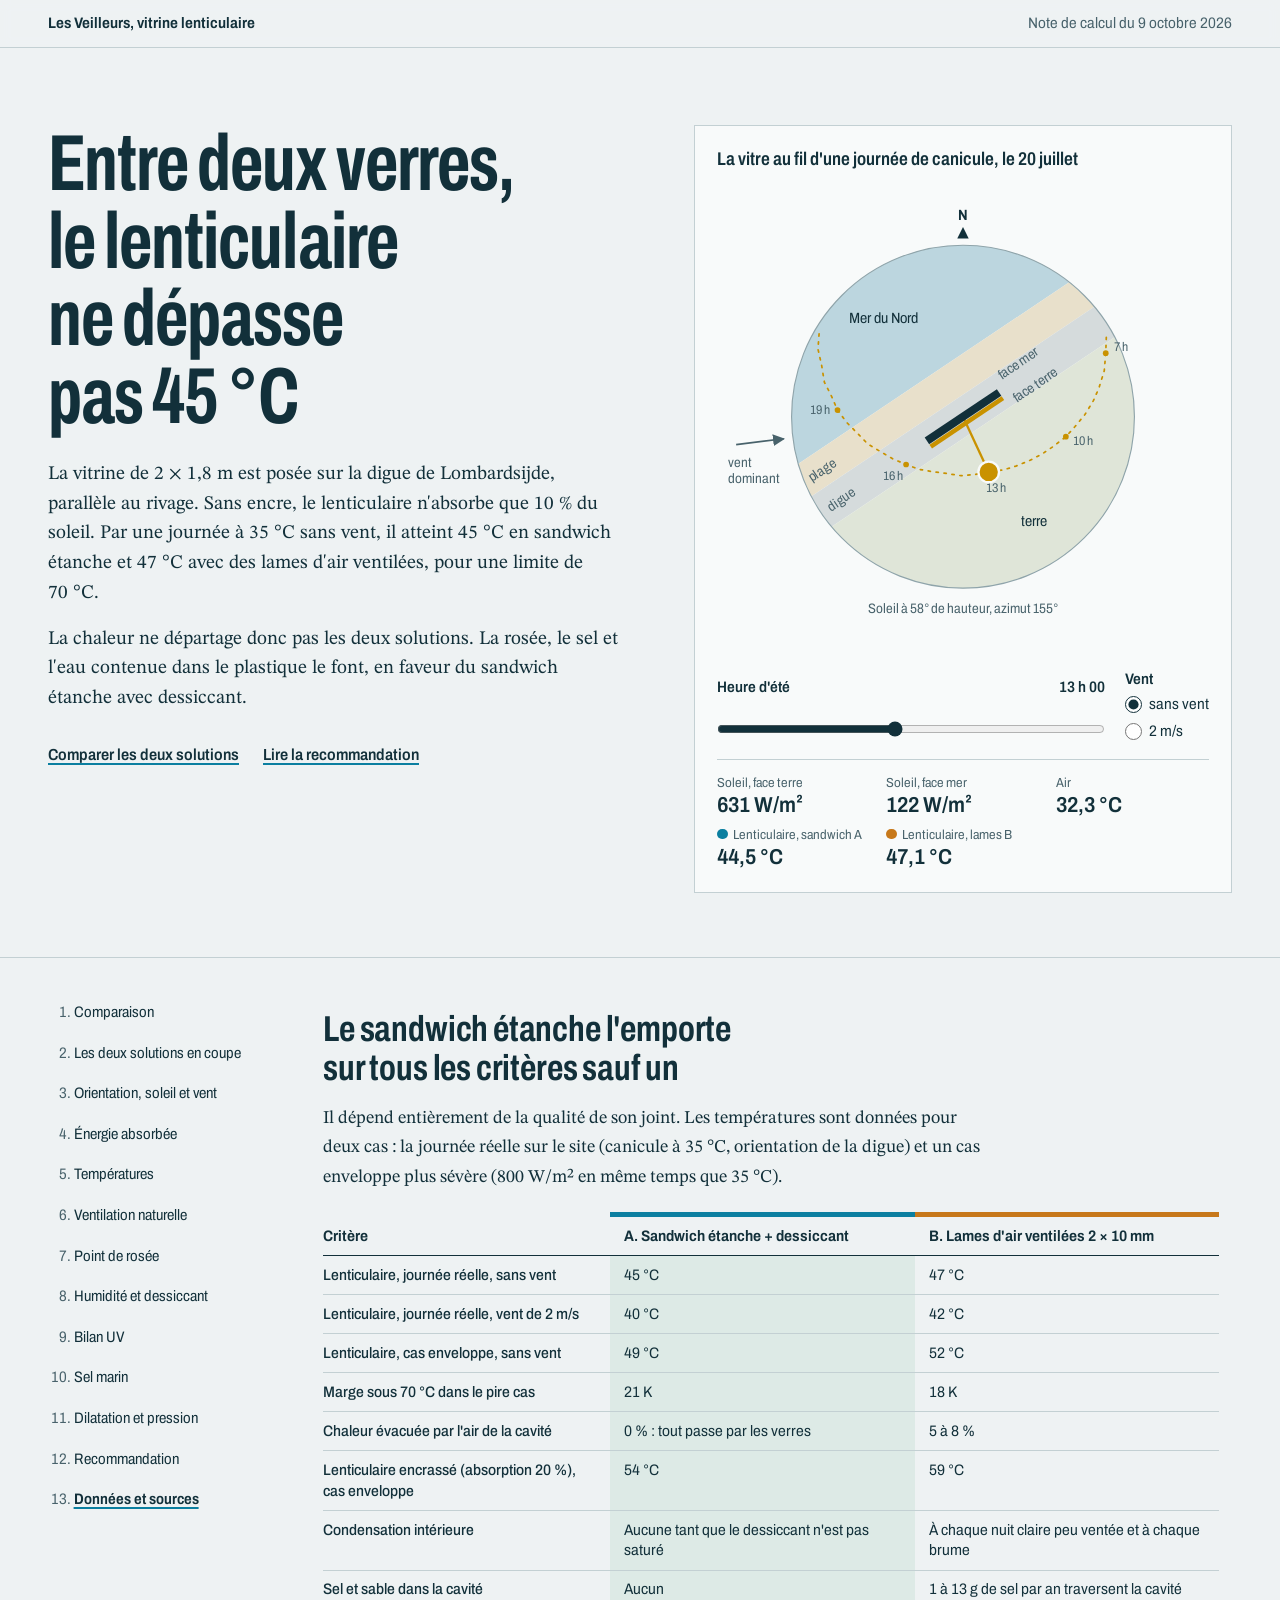
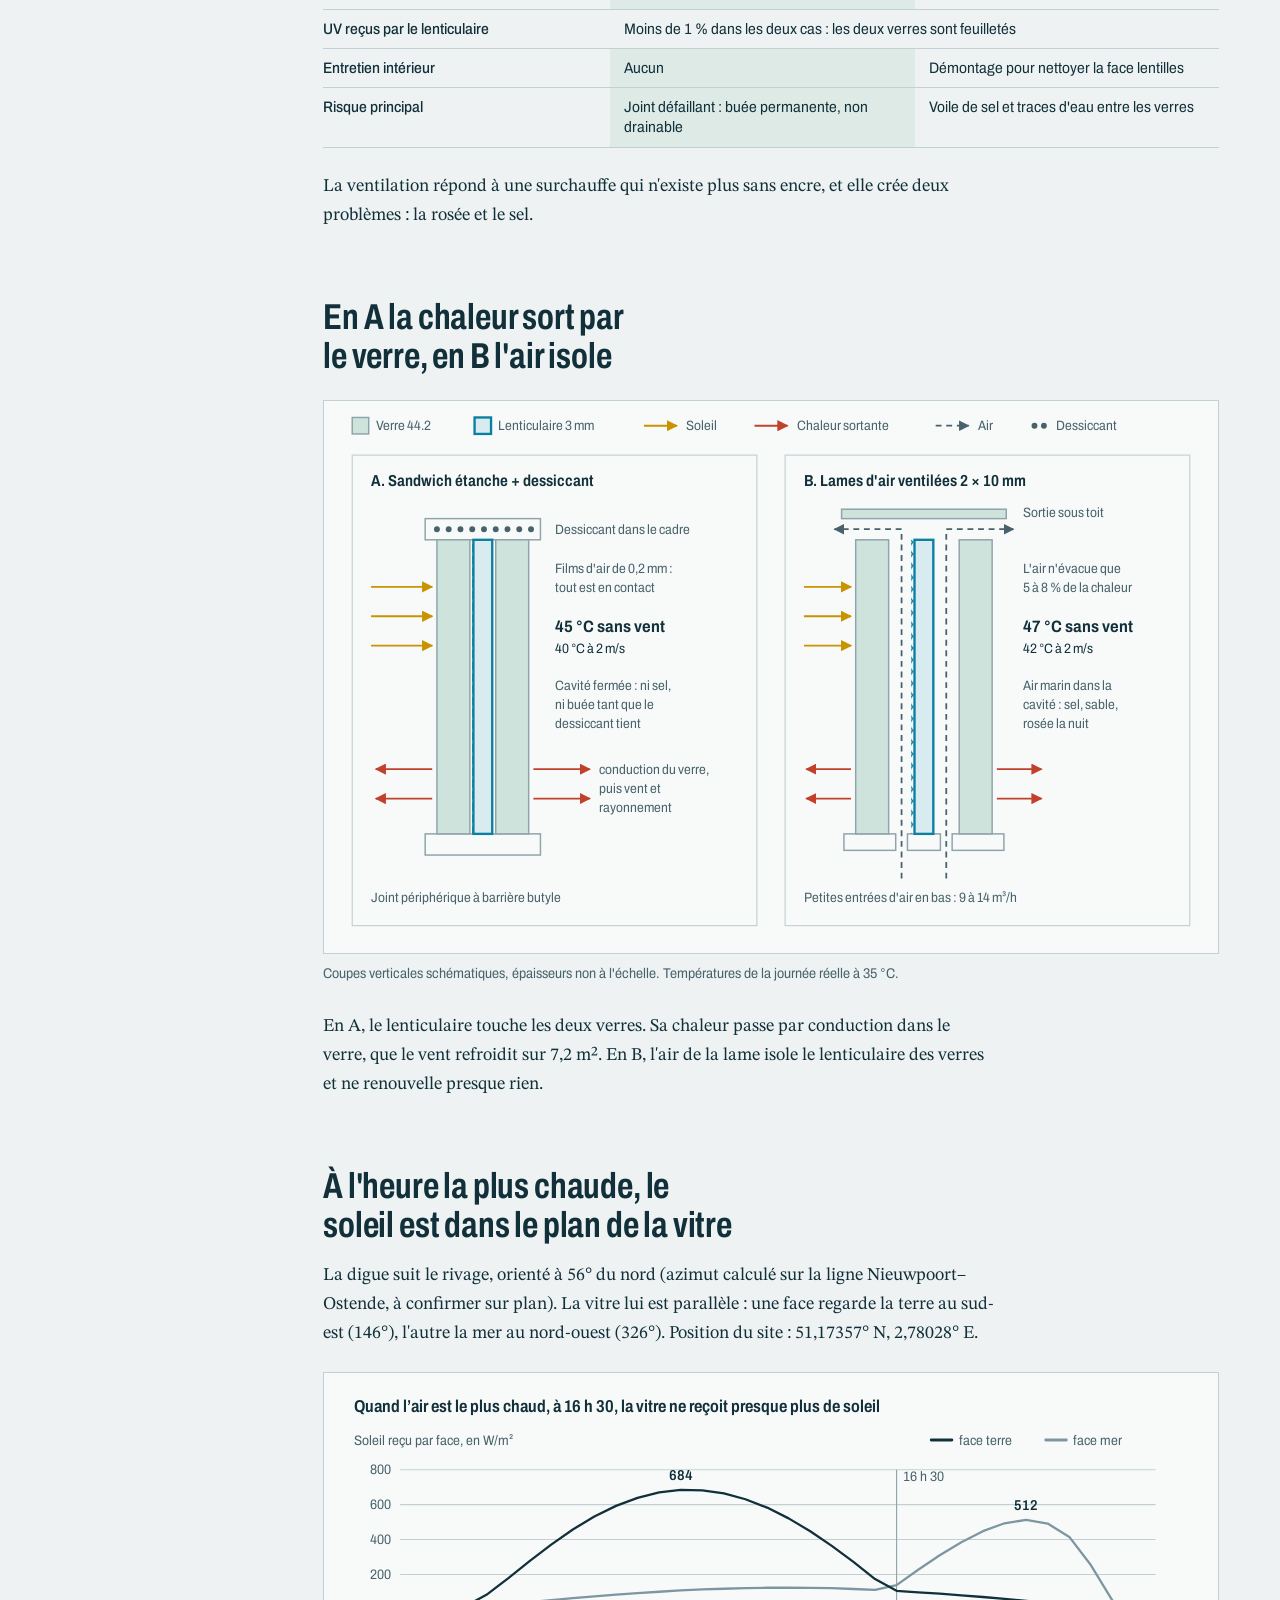
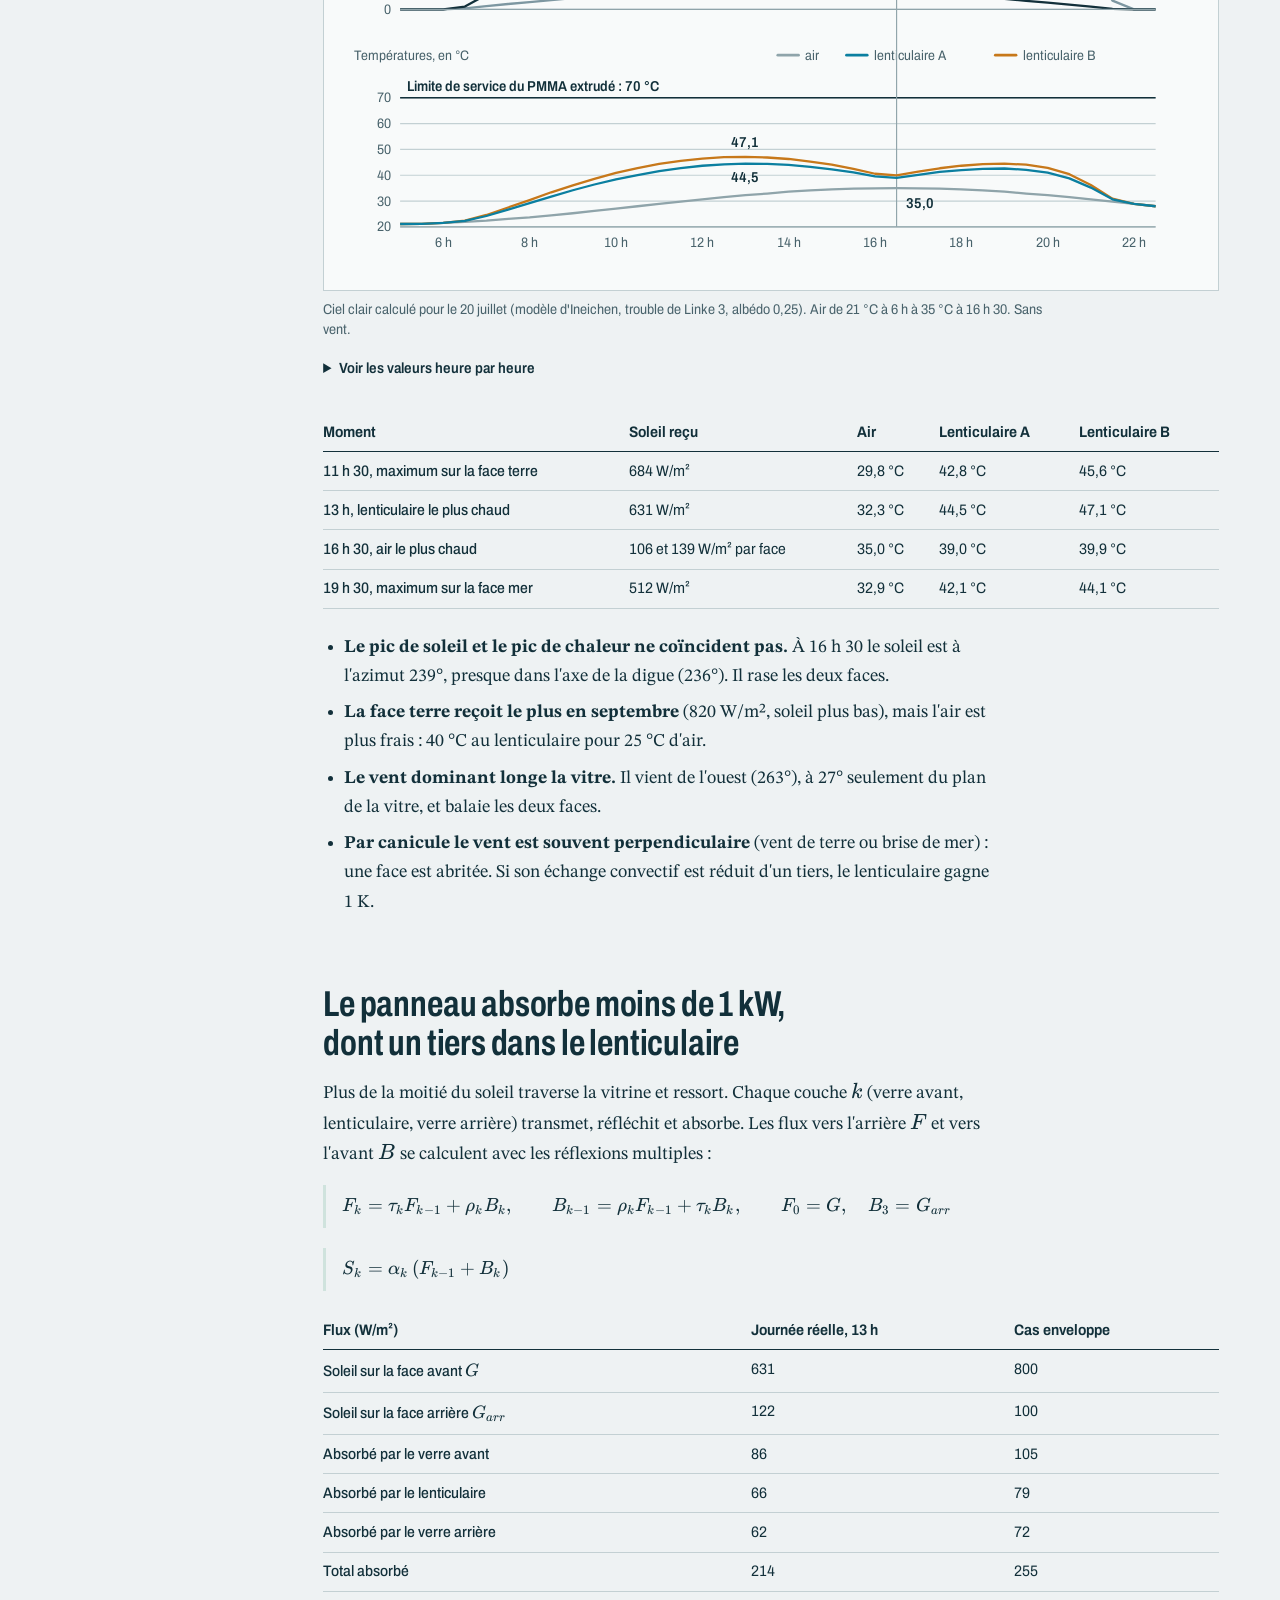
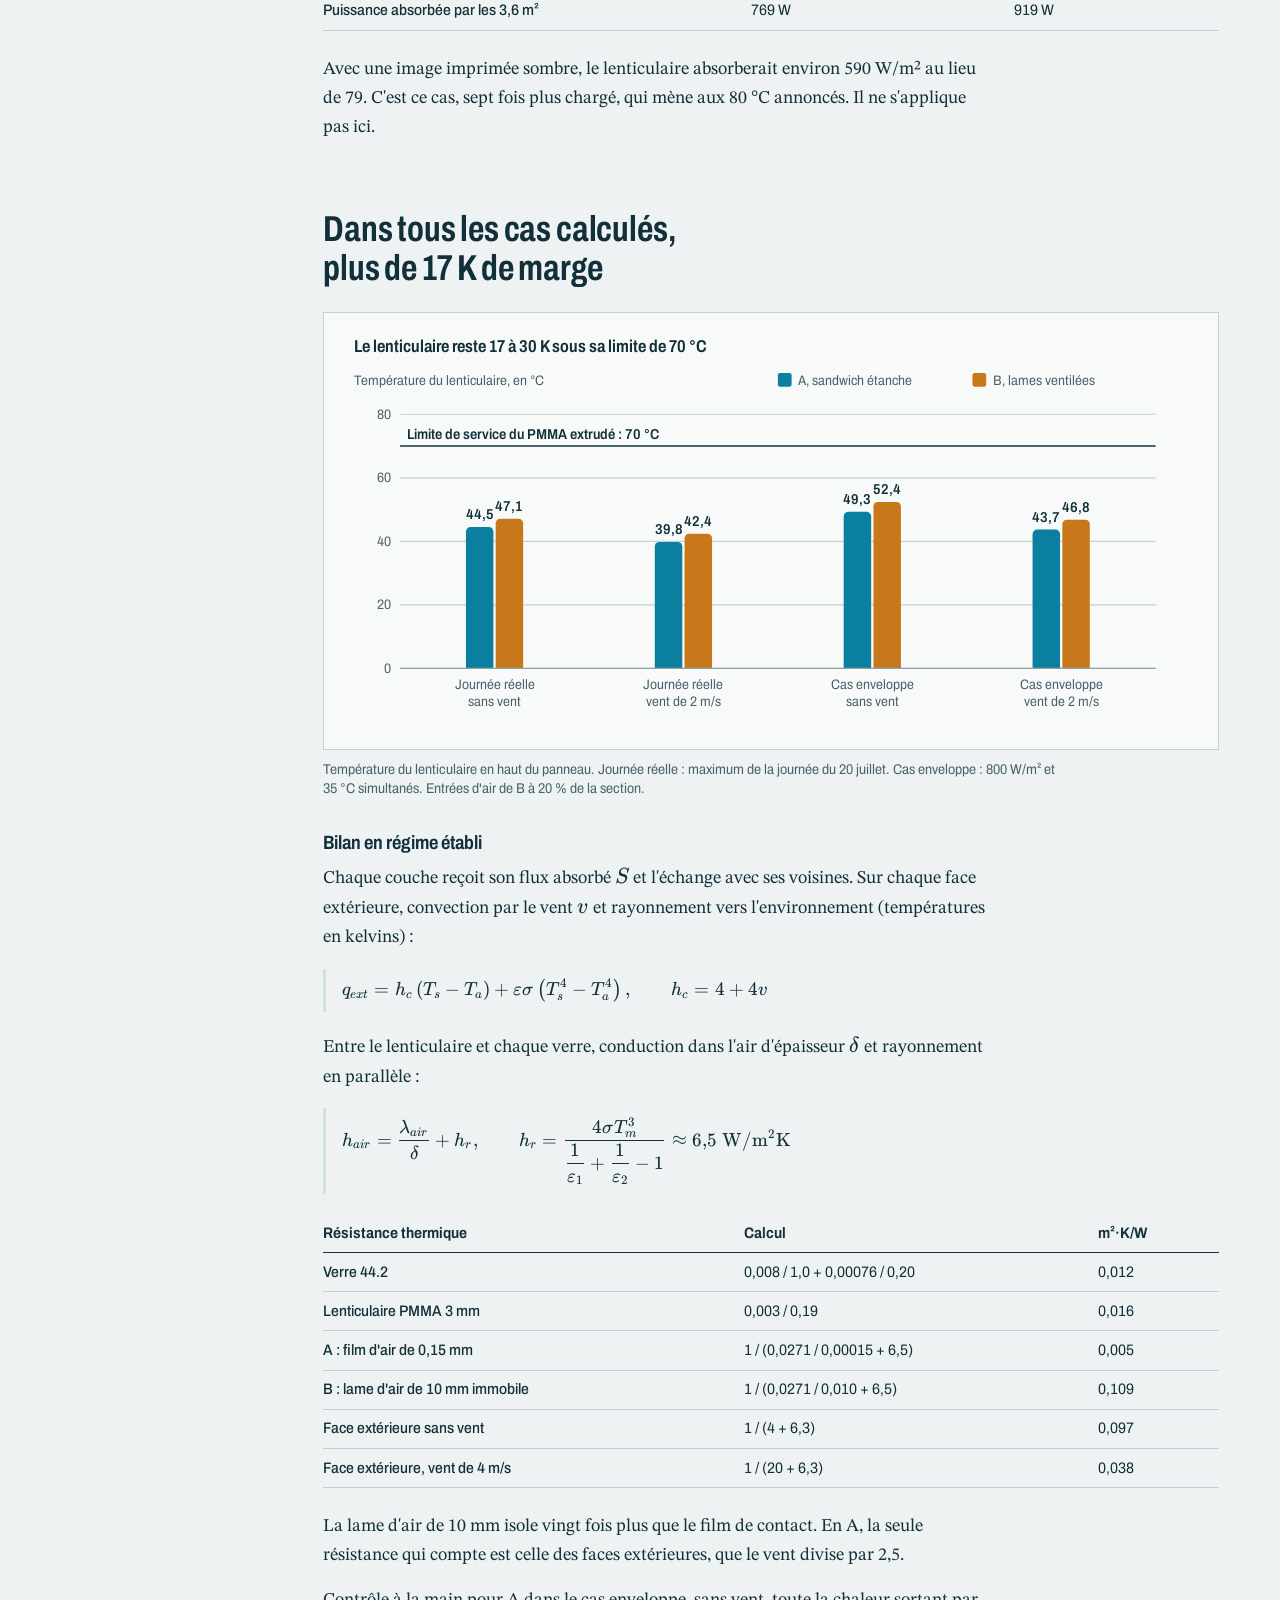
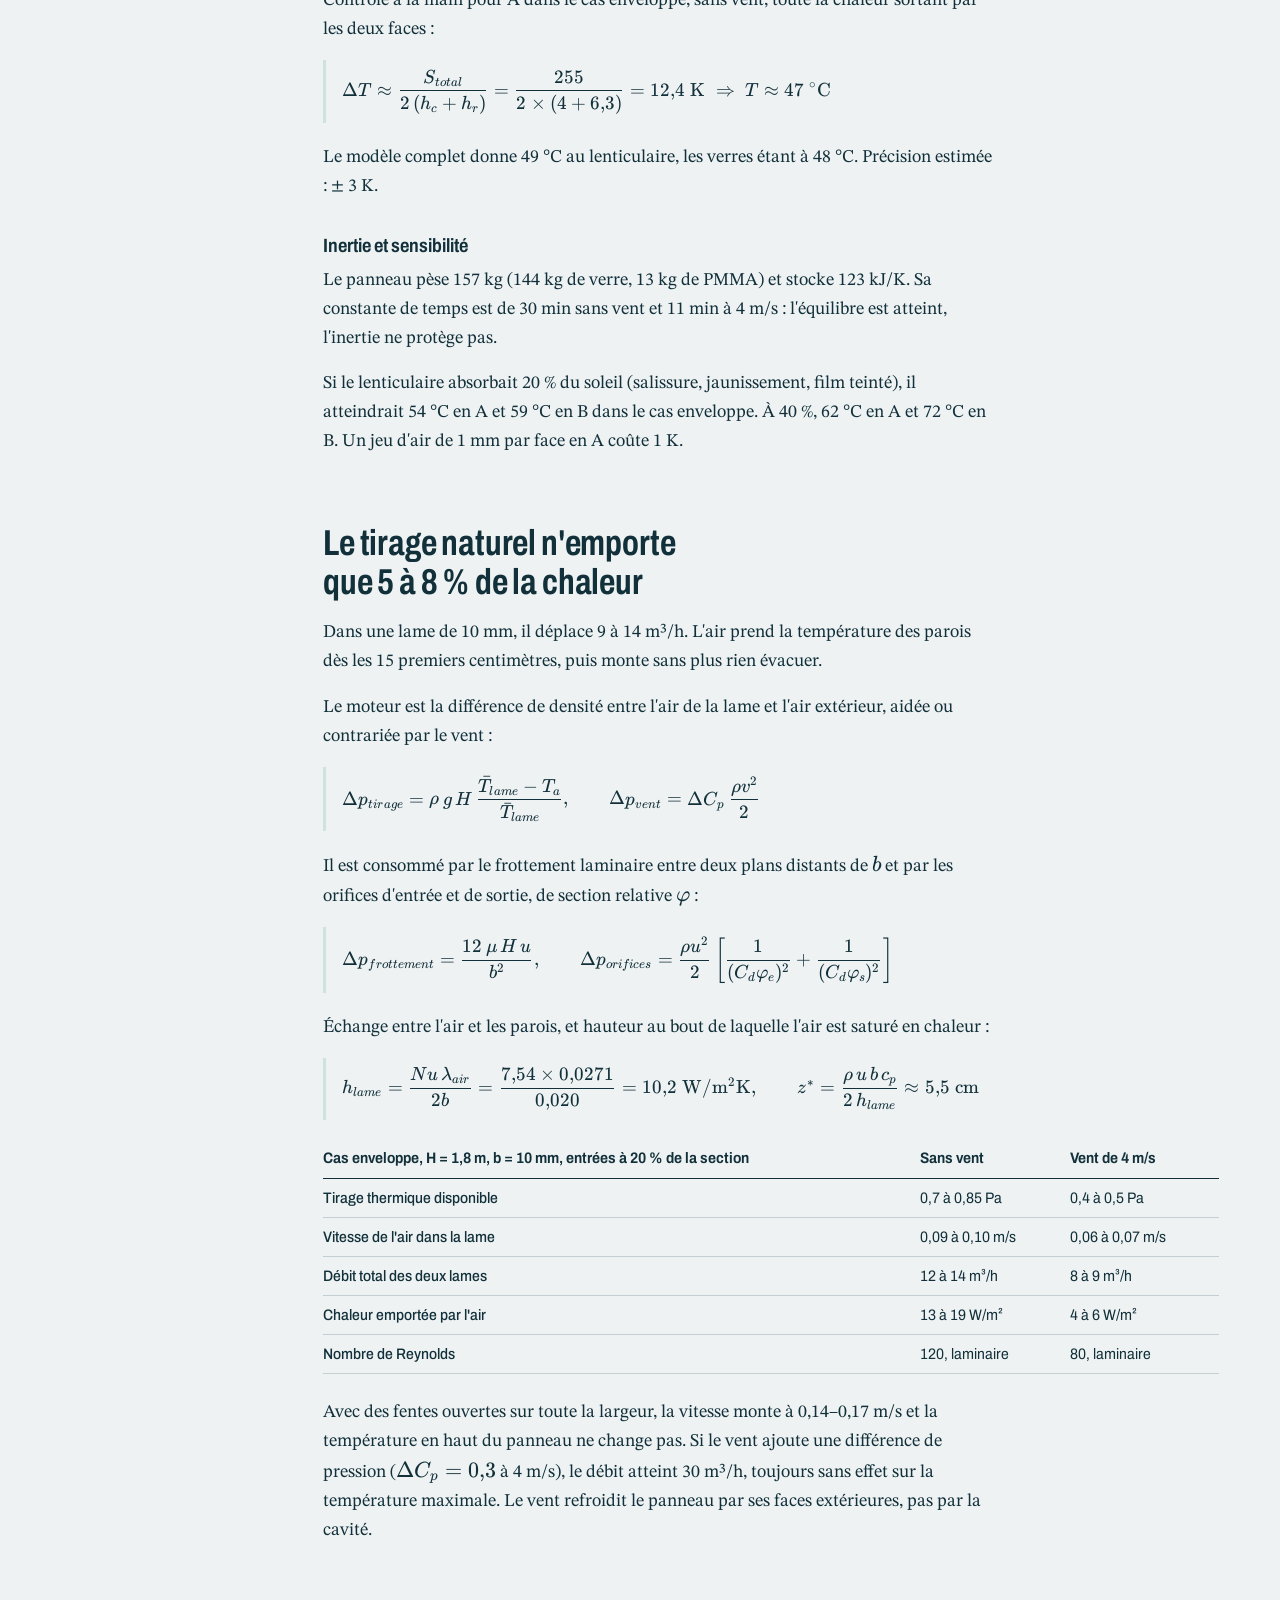
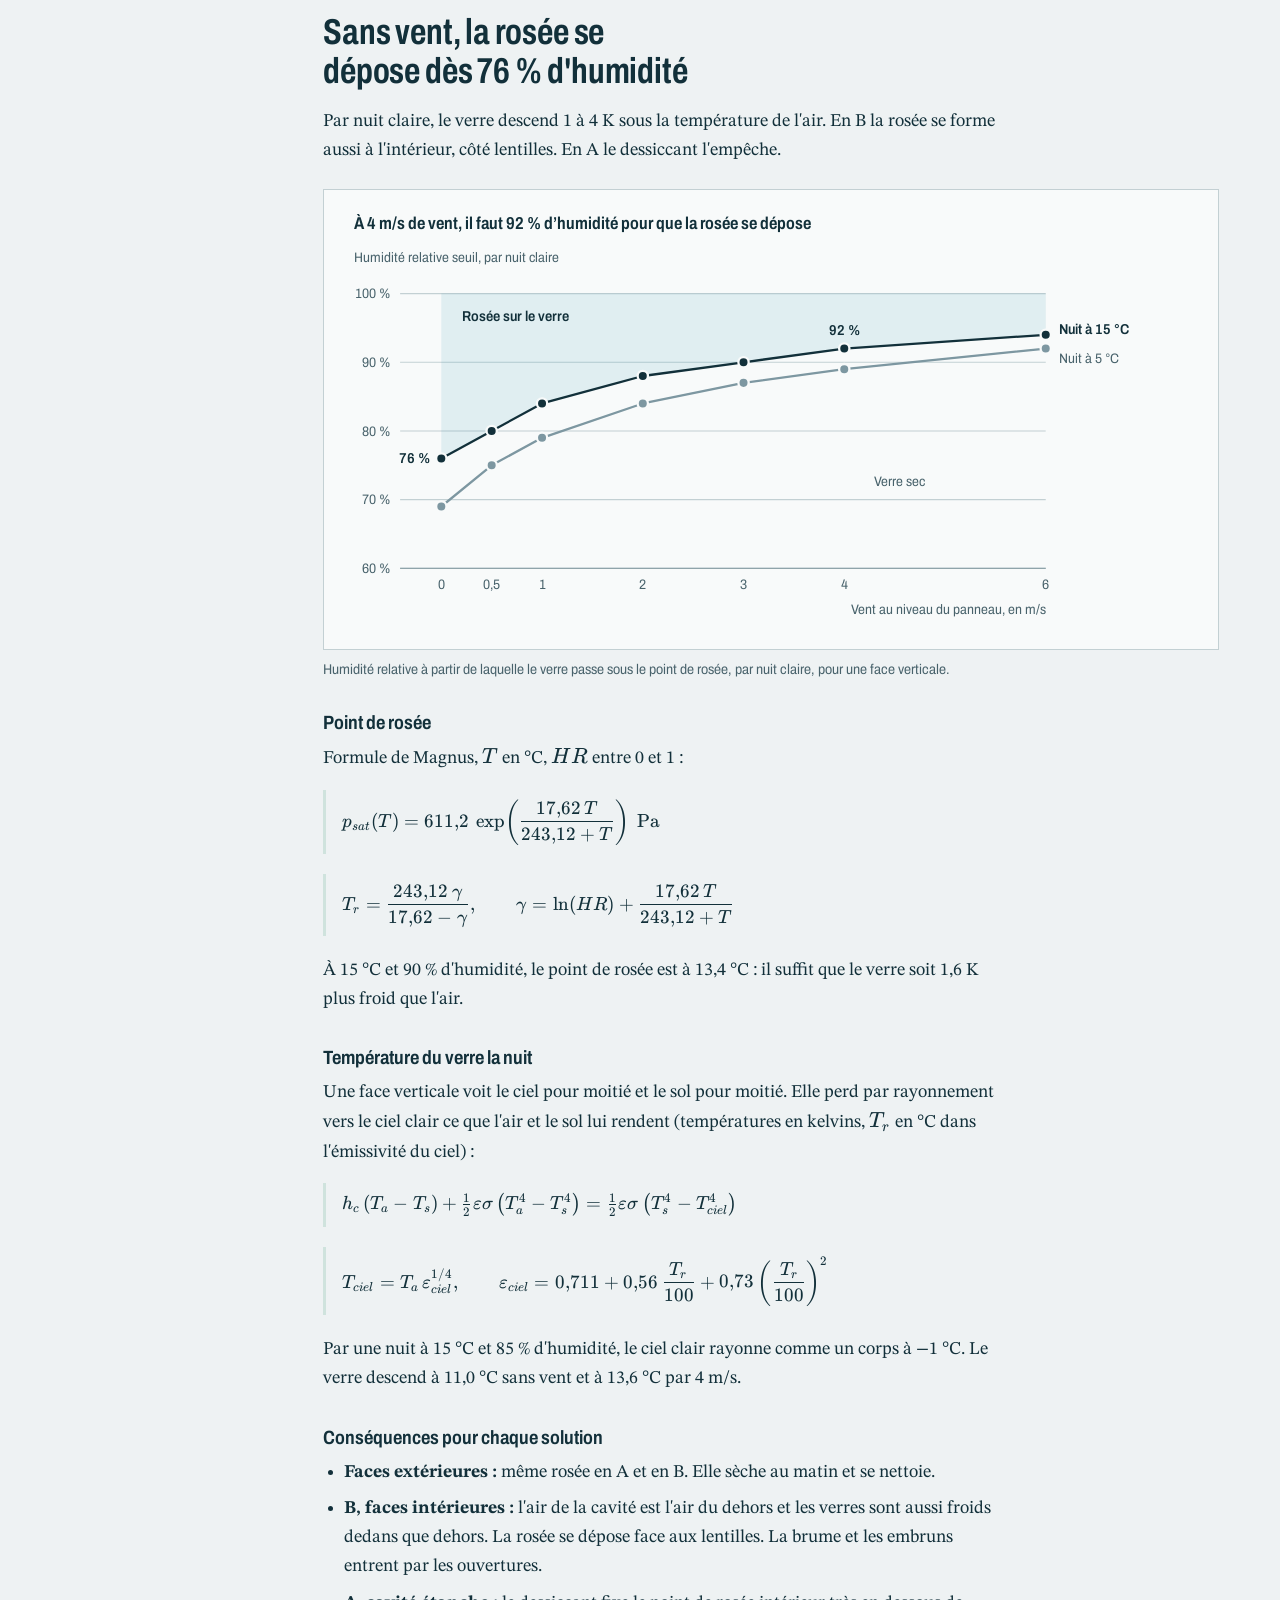
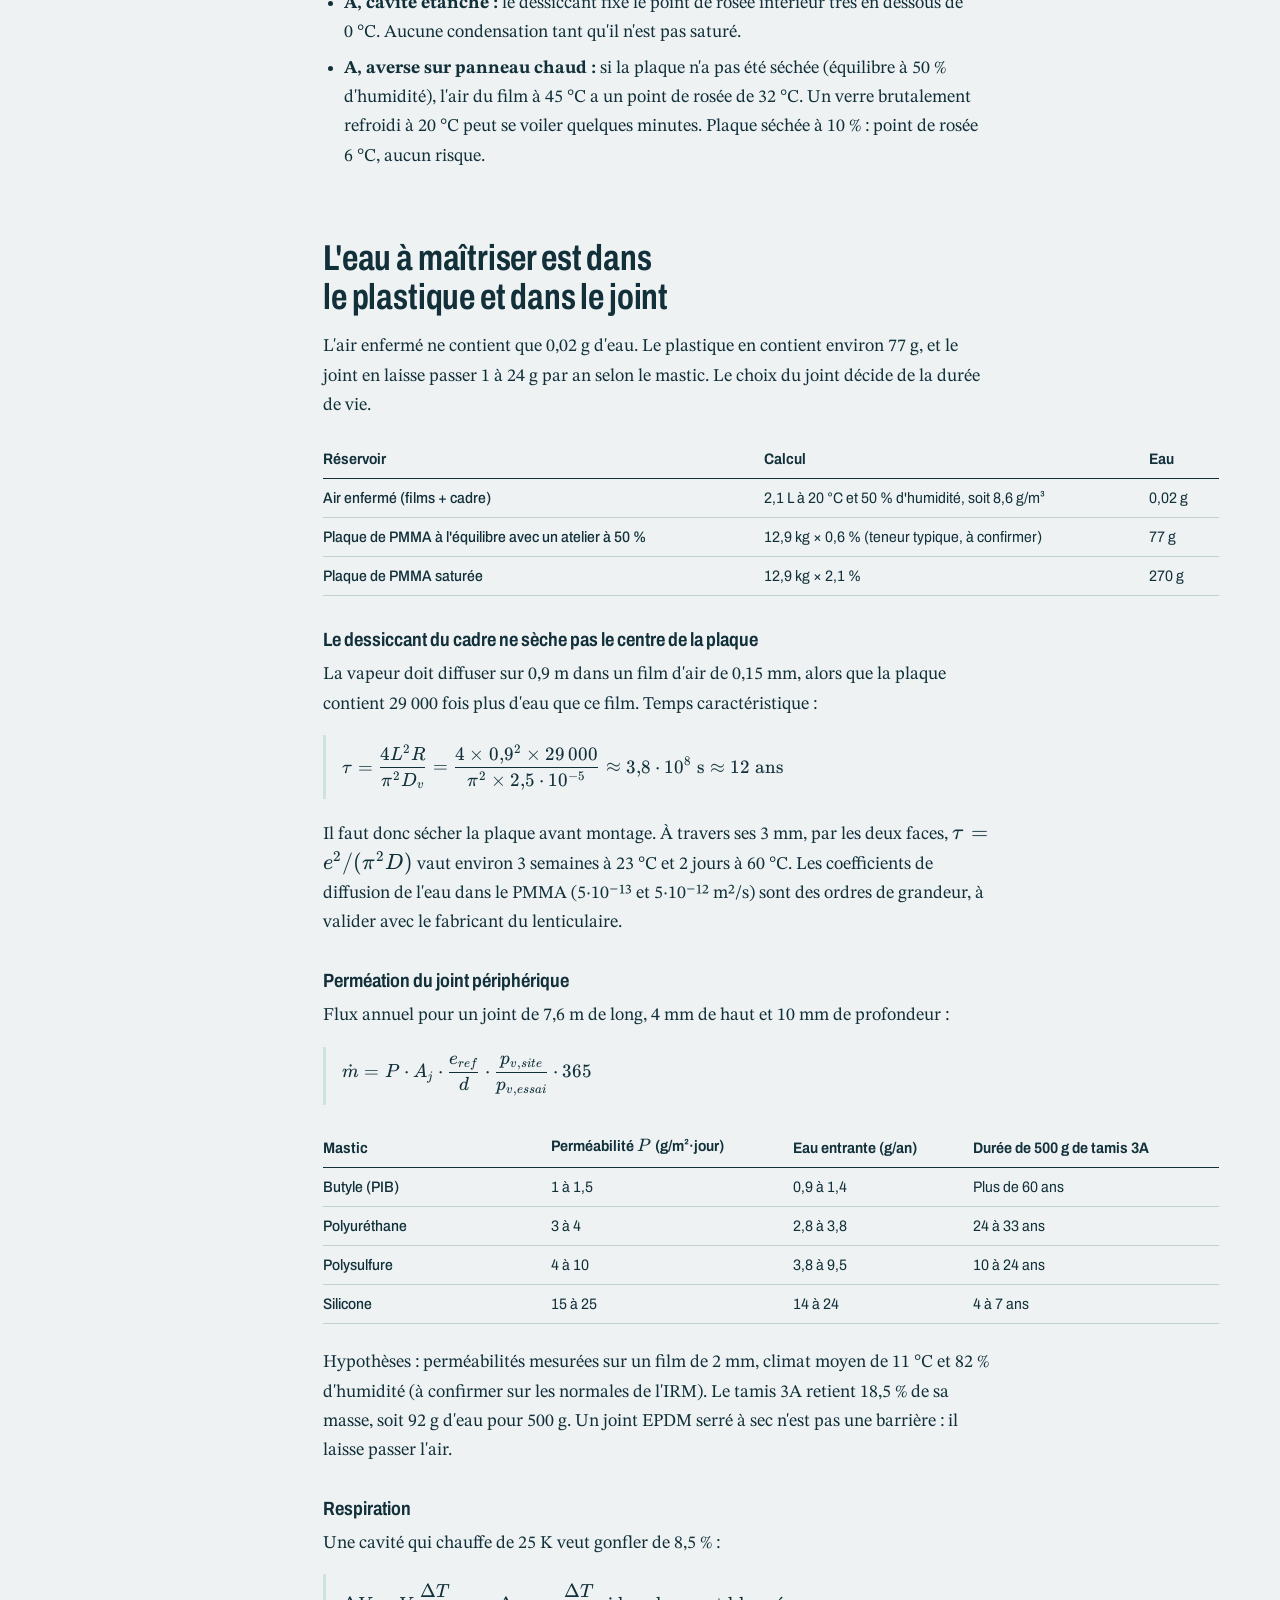
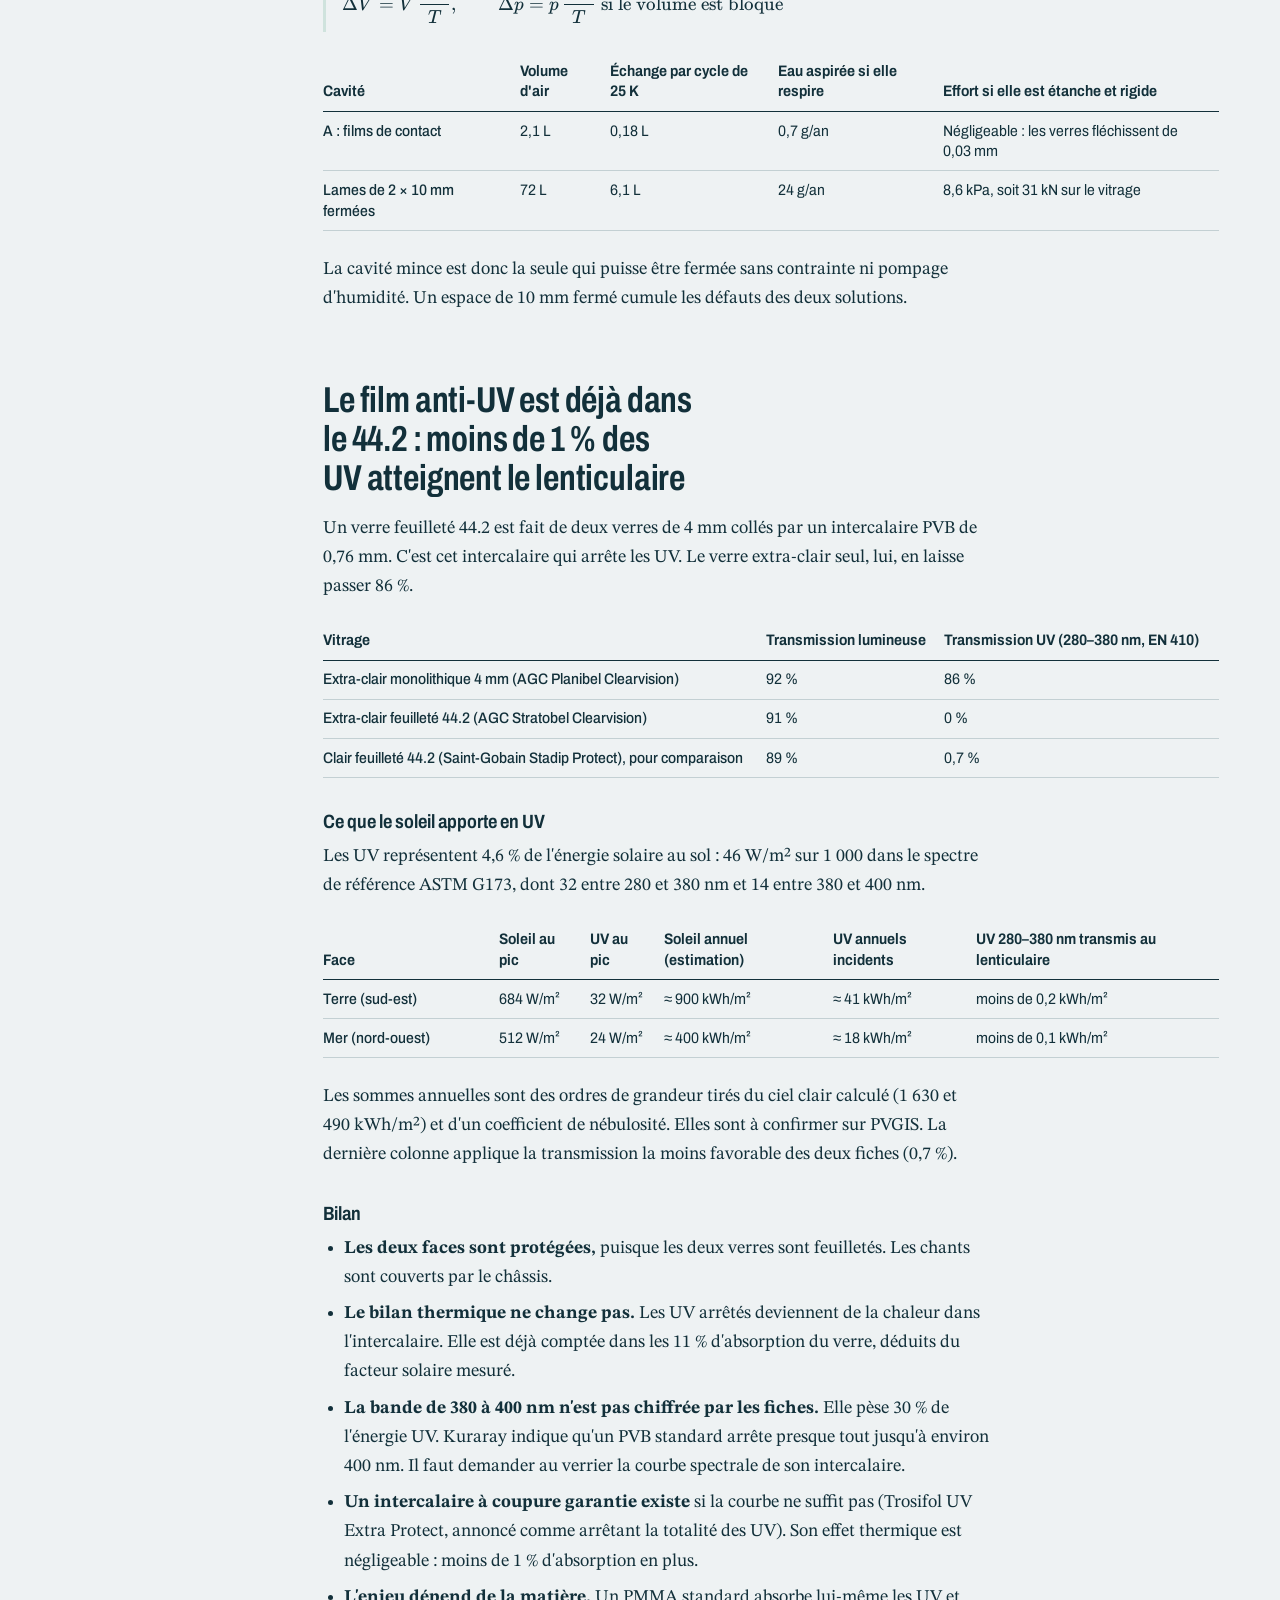
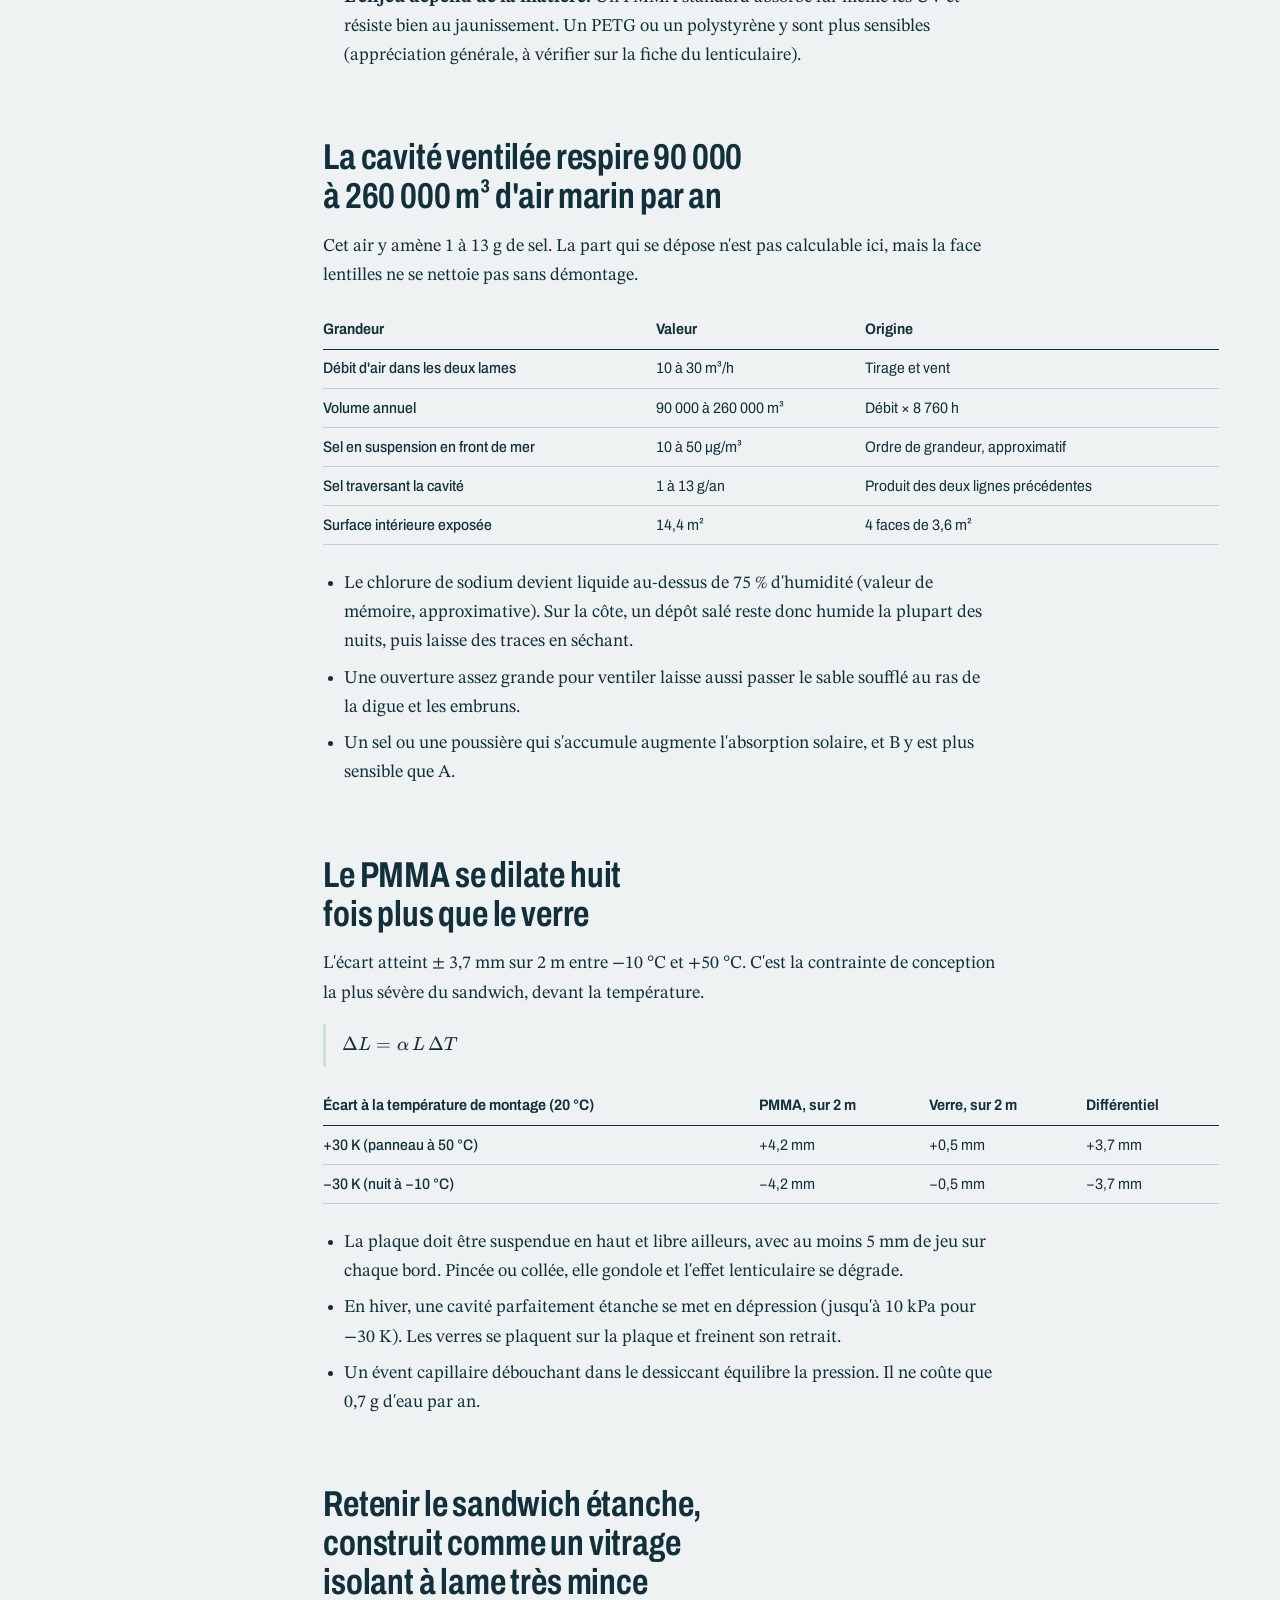
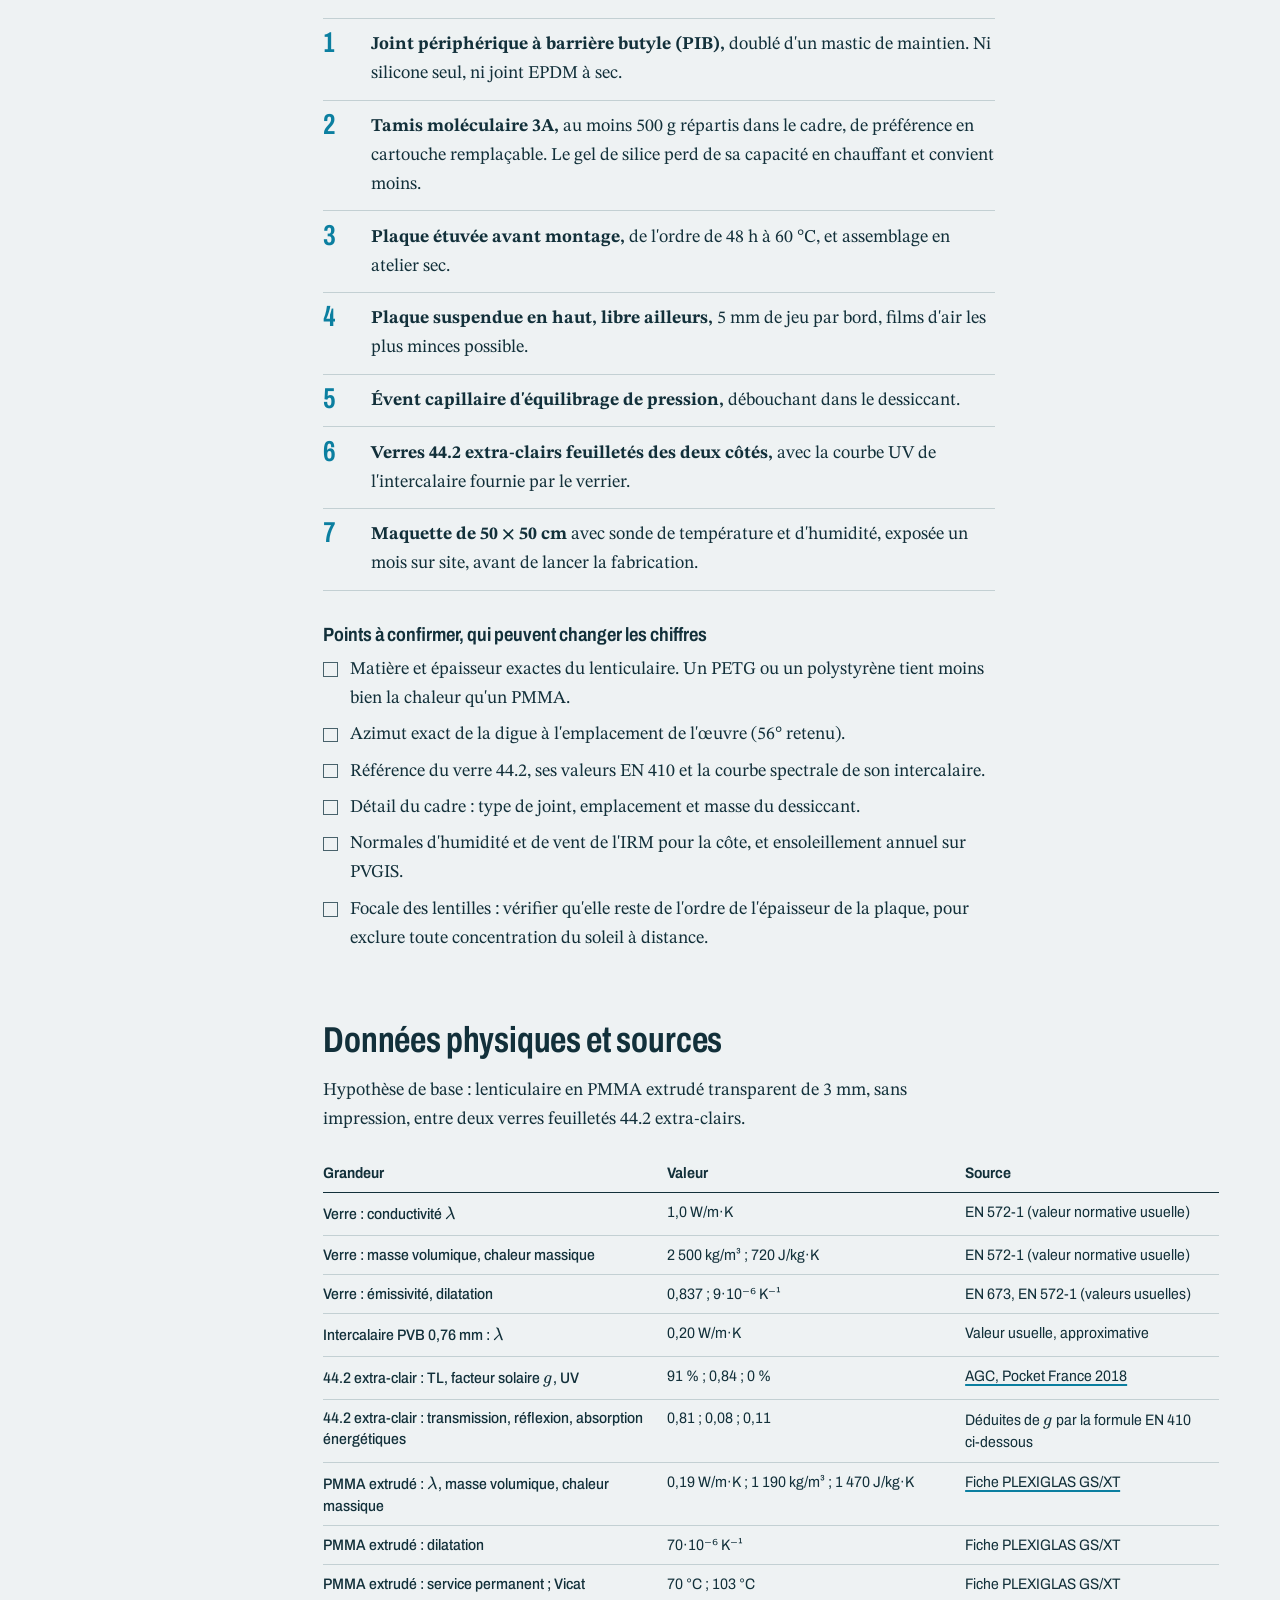
==== index.html @ be23238d "Site de la note de calcul de la vitrine lenticulaire Note thermique, hygrométrique et UV pour la vit" ====
<!doctype html>
<html lang="fr">
<head>
<meta charset="utf-8">
<meta name="viewport" content="width=device-width, initial-scale=1">
<meta name="robots" content="noindex, nofollow">
<title>Les Veilleurs, vitrine lenticulaire : note de calcul</title>
<meta name="description" content="Note de calcul thermique, hygrométrique et UV pour la vitrine lenticulaire de 2 × 1,8 m posée sur la digue de Lombardsijde.">
<link rel="stylesheet" href="assets/katex/katex.min.css">
<link rel="stylesheet" href="assets/style.css">
</head>
<body>

<header class="bandeau">
  <a class="bandeau-titre" href="#haut">Les Veilleurs, vitrine lenticulaire</a>
  <span class="bandeau-date">Note de calcul du 9 octobre 2026</span>
</header>

<main id="haut">

<section class="ouverture">
  <div class="ouverture-texte">
    <h1>Entre deux verres, le lenticulaire ne dépasse pas 45&nbsp;°C</h1>
    <p class="chapeau">La vitrine de 2&nbsp;×&nbsp;1,8&nbsp;m est posée sur la digue de Lombardsijde, parallèle au rivage. Sans encre, le lenticulaire n'absorbe que 10&nbsp;% du soleil. Par une journée à 35&nbsp;°C sans vent, il atteint 45&nbsp;°C en sandwich étanche et 47&nbsp;°C avec des lames d'air ventilées, pour une limite de 70&nbsp;°C.</p>
    <p class="chapeau">La chaleur ne départage donc pas les deux solutions. La rosée, le sel et l'eau contenue dans le plastique le font, en faveur du sandwich étanche avec dessiccant.</p>
    <p class="ouverture-liens"><a href="#comparaison">Comparer les deux solutions</a><a href="#recommandation">Lire la recommandation</a></p>
  </div>

  <figure class="boussole" aria-labelledby="boussole-titre">
    <figcaption id="boussole-titre">La vitre au fil d'une journée de canicule, le 20 juillet</figcaption>
    <svg id="boussole-svg" viewBox="0 0 420 420" role="img" aria-label="Vue en plan : la digue, la mer au nord-ouest, la terre au sud-est, la vitre parallèle à la digue et la course du soleil"></svg>
    <div class="boussole-commande">
      <label for="heure">Heure d'été <output id="heure-lue" for="heure">13 h 00</output></label>
      <input id="heure" type="range" min="0" max="35" step="1" value="16">
      <fieldset class="vent-choix">
        <legend>Vent</legend>
        <label><input type="radio" name="vent" value="0" checked> sans vent</label>
        <label><input type="radio" name="vent" value="2"> 2&nbsp;m/s</label>
      </fieldset>
    </div>
    <dl class="boussole-lecture">
      <div><dt>Soleil, face terre</dt><dd id="l-terre">631 W/m²</dd></div>
      <div><dt>Soleil, face mer</dt><dd id="l-mer">122 W/m²</dd></div>
      <div><dt>Air</dt><dd id="l-air">32,3 °C</dd></div>
      <div class="serie-a"><dt>Lenticulaire, sandwich A</dt><dd id="l-a">44,5 °C</dd></div>
      <div class="serie-b"><dt>Lenticulaire, lames B</dt><dd id="l-b">47,1 °C</dd></div>
    </dl>
  </figure>
</section>

<div class="corps">

<nav class="sommaire" aria-label="Sommaire">
  <ol>
    <li><a href="#comparaison">Comparaison</a></li>
    <li><a href="#coupe">Les deux solutions en coupe</a></li>
    <li><a href="#orientation">Orientation, soleil et vent</a></li>
    <li><a href="#energie">Énergie absorbée</a></li>
    <li><a href="#temperatures">Températures</a></li>
    <li><a href="#ventilation">Ventilation naturelle</a></li>
    <li><a href="#rosee">Point de rosée</a></li>
    <li><a href="#dessiccant">Humidité et dessiccant</a></li>
    <li><a href="#uv">Bilan UV</a></li>
    <li><a href="#sel">Sel marin</a></li>
    <li><a href="#dilatation">Dilatation et pression</a></li>
    <li><a href="#recommandation">Recommandation</a></li>
    <li><a href="#donnees">Données et sources</a></li>
  </ol>
</nav>

<article class="note">

<section id="comparaison">
  <h2>Le sandwich étanche l'emporte sur tous les critères sauf un</h2>
  <p>Il dépend entièrement de la qualité de son joint. Les températures sont données pour deux cas : la journée réelle sur le site (canicule à 35&nbsp;°C, orientation de la digue) et un cas enveloppe plus sévère (800&nbsp;W/m² en même temps que 35&nbsp;°C).</p>
  <div class="defile">
  <table class="deux-vitres">
    <thead>
      <tr><th scope="col">Critère</th><th scope="col" class="col-a">A. Sandwich étanche + dessiccant</th><th scope="col" class="col-b">B. Lames d'air ventilées 2&nbsp;×&nbsp;10&nbsp;mm</th></tr>
    </thead>
    <tbody>
      <tr><th scope="row">Lenticulaire, journée réelle, sans vent</th><td>45&nbsp;°C</td><td>47&nbsp;°C</td></tr>
      <tr><th scope="row">Lenticulaire, journée réelle, vent de 2&nbsp;m/s</th><td>40&nbsp;°C</td><td>42&nbsp;°C</td></tr>
      <tr><th scope="row">Lenticulaire, cas enveloppe, sans vent</th><td>49&nbsp;°C</td><td>52&nbsp;°C</td></tr>
      <tr><th scope="row">Marge sous 70&nbsp;°C dans le pire cas</th><td>21&nbsp;K</td><td>18&nbsp;K</td></tr>
      <tr><th scope="row">Chaleur évacuée par l'air de la cavité</th><td>0&nbsp;% : tout passe par les verres</td><td>5 à 8&nbsp;%</td></tr>
      <tr><th scope="row">Lenticulaire encrassé (absorption 20&nbsp;%), cas enveloppe</th><td>54&nbsp;°C</td><td>59&nbsp;°C</td></tr>
      <tr><th scope="row">Condensation intérieure</th><td>Aucune tant que le dessiccant n'est pas saturé</td><td>À chaque nuit claire peu ventée et à chaque brume</td></tr>
      <tr><th scope="row">Sel et sable dans la cavité</th><td>Aucun</td><td>1 à 13&nbsp;g de sel par an traversent la cavité</td></tr>
      <tr><th scope="row">UV reçus par le lenticulaire</th><td colspan="2">Moins de 1&nbsp;% dans les deux cas : les deux verres sont feuilletés</td></tr>
      <tr><th scope="row">Entretien intérieur</th><td>Aucun</td><td>Démontage pour nettoyer la face lentilles</td></tr>
      <tr><th scope="row">Risque principal</th><td>Joint défaillant : buée permanente, non drainable</td><td>Voile de sel et traces d'eau entre les verres</td></tr>
    </tbody>
  </table>
  </div>
  <p>La ventilation répond à une surchauffe qui n'existe plus sans encre, et elle crée deux problèmes : la rosée et le sel.</p>
</section>

<section id="coupe">
  <h2>En A la chaleur sort par le verre, en B l'air isole</h2>
  <figure class="large">
    <svg viewBox="0 0 760 470" role="img" aria-label="Coupes verticales des deux solutions : sandwich étanche à gauche, lames d'air ventilées à droite" class="coupe">
      <defs>
        <marker id="m-soleil" viewBox="0 0 10 10" refX="9" refY="5" markerWidth="6" markerHeight="6" orient="auto-start-reverse"><path d="M0 0L10 5L0 10z" fill="#C99200"/></marker>
        <marker id="m-chaud" viewBox="0 0 10 10" refX="9" refY="5" markerWidth="6" markerHeight="6" orient="auto-start-reverse"><path d="M0 0L10 5L0 10z" fill="#C2412D"/></marker>
        <marker id="m-air" viewBox="0 0 10 10" refX="9" refY="5" markerWidth="6" markerHeight="6" orient="auto-start-reverse"><path d="M0 0L10 5L0 10z" fill="#48626B"/></marker>
        <pattern id="lentilles" width="6" height="10" patternUnits="userSpaceOnUse"><path d="M3 0a5.67 5.67 0 0 0 0 10" fill="none" stroke="#0B7FA0" stroke-width="1.2"/></pattern>
      </defs>

      <g class="legende">
        <rect x="24" y="14" width="14" height="14" class="f-verre"/><text x="44" y="25">Verre 44.2</text>
        <rect x="128" y="14" width="14" height="14" class="f-lent"/><text x="148" y="25">Lenticulaire 3 mm</text>
        <line x1="272" x2="300" y1="21" y2="21" class="l-soleil" marker-end="url(#m-soleil)"/><text x="308" y="25">Soleil</text>
        <line x1="366" x2="394" y1="21" y2="21" class="l-chaud" marker-end="url(#m-chaud)"/><text x="402" y="25">Chaleur sortante</text>
        <line x1="520" x2="548" y1="21" y2="21" class="l-air" marker-end="url(#m-air)"/><text x="556" y="25">Air</text>
        <circle cx="604" cy="21" r="2.5" class="p-dess"/><circle cx="612" cy="21" r="2.5" class="p-dess"/><text x="622" y="25">Dessiccant</text>
      </g>

      <g>
        <rect x="24" y="46" width="344" height="400" class="cadre-a"/>
        <text x="40" y="72" class="nom">A. Sandwich étanche + dessiccant</text>
        <rect x="86" y="100" width="98" height="18" class="chassis"/>
        <g class="p-dess"><circle cx="96" cy="109" r="2.5"/><circle cx="106" cy="109" r="2.5"/><circle cx="116" cy="109" r="2.5"/><circle cx="126" cy="109" r="2.5"/><circle cx="136" cy="109" r="2.5"/><circle cx="146" cy="109" r="2.5"/><circle cx="156" cy="109" r="2.5"/><circle cx="166" cy="109" r="2.5"/><circle cx="176" cy="109" r="2.5"/></g>
        <rect x="86" y="368" width="98" height="18" class="chassis"/>
        <rect x="96" y="118" width="28" height="250" class="f-verre"/>
        <rect x="124" y="118" width="6" height="250" fill="url(#lentilles)"/>
        <rect x="127" y="118" width="16" height="250" class="f-lent"/>
        <rect x="146" y="118" width="28" height="250" class="f-verre"/>
        <line x1="40" x2="92" y1="158" y2="158" class="l-soleil" marker-end="url(#m-soleil)"/>
        <line x1="40" x2="92" y1="183" y2="183" class="l-soleil" marker-end="url(#m-soleil)"/>
        <line x1="40" x2="92" y1="208" y2="208" class="l-soleil" marker-end="url(#m-soleil)"/>
        <line x1="92" x2="44" y1="313" y2="313" class="l-chaud" marker-end="url(#m-chaud)"/>
        <line x1="92" x2="44" y1="338" y2="338" class="l-chaud" marker-end="url(#m-chaud)"/>
        <line x1="178" x2="226" y1="313" y2="313" class="l-chaud" marker-end="url(#m-chaud)"/>
        <line x1="178" x2="226" y1="338" y2="338" class="l-chaud" marker-end="url(#m-chaud)"/>
        <text x="196" y="113">Dessiccant dans le cadre</text>
        <text x="196" y="146">Films d'air de 0,2 mm :</text>
        <text x="196" y="162">tout est en contact</text>
        <text x="196" y="196" class="chiffre">45 °C sans vent</text>
        <text x="196" y="214" class="fort">40 °C à 2 m/s</text>
        <text x="196" y="246">Cavité fermée : ni sel,</text>
        <text x="196" y="262">ni buée tant que le</text>
        <text x="196" y="278">dessiccant tient</text>
        <text x="234" y="317">conduction du verre,</text>
        <text x="234" y="333">puis vent et</text>
        <text x="234" y="349">rayonnement</text>
        <text x="40" y="426">Joint périphérique à barrière butyle</text>
      </g>

      <g>
        <rect x="392" y="46" width="344" height="400" class="cadre-b"/>
        <text x="408" y="72" class="nom">B. Lames d'air ventilées 2 × 10 mm</text>
        <rect x="440" y="92" width="140" height="8" class="f-verre"/>
        <rect x="442" y="368" width="44" height="14" class="chassis"/>
        <rect x="496" y="368" width="28" height="14" class="chassis"/>
        <rect x="534" y="368" width="44" height="14" class="chassis"/>
        <rect x="452" y="118" width="28" height="250" class="f-verre"/>
        <rect x="499" y="118" width="6" height="250" fill="url(#lentilles)"/>
        <rect x="502" y="118" width="16" height="250" class="f-lent"/>
        <rect x="540" y="118" width="28" height="250" class="f-verre"/>
        <path d="M491 406V109H434" class="l-air" marker-end="url(#m-air)"/>
        <path d="M529 406V109H586" class="l-air" marker-end="url(#m-air)"/>
        <line x1="408" x2="448" y1="158" y2="158" class="l-soleil" marker-end="url(#m-soleil)"/>
        <line x1="408" x2="448" y1="183" y2="183" class="l-soleil" marker-end="url(#m-soleil)"/>
        <line x1="408" x2="448" y1="208" y2="208" class="l-soleil" marker-end="url(#m-soleil)"/>
        <line x1="448" x2="410" y1="313" y2="313" class="l-chaud" marker-end="url(#m-chaud)"/>
        <line x1="448" x2="410" y1="338" y2="338" class="l-chaud" marker-end="url(#m-chaud)"/>
        <line x1="572" x2="610" y1="313" y2="313" class="l-chaud" marker-end="url(#m-chaud)"/>
        <line x1="572" x2="610" y1="338" y2="338" class="l-chaud" marker-end="url(#m-chaud)"/>
        <text x="594" y="99">Sortie sous toit</text>
        <text x="594" y="146">L'air n'évacue que</text>
        <text x="594" y="162">5 à 8 % de la chaleur</text>
        <text x="594" y="196" class="chiffre">47 °C sans vent</text>
        <text x="594" y="214" class="fort">42 °C à 2 m/s</text>
        <text x="594" y="246">Air marin dans la</text>
        <text x="594" y="262">cavité : sel, sable,</text>
        <text x="594" y="278">rosée la nuit</text>
        <text x="408" y="426">Petites entrées d'air en bas : 9 à 14 m³/h</text>
      </g>
    </svg>
    <figcaption>Coupes verticales schématiques, épaisseurs non à l'échelle. Températures de la journée réelle à 35&nbsp;°C.</figcaption>
  </figure>
  <p>En A, le lenticulaire touche les deux verres. Sa chaleur passe par conduction dans le verre, que le vent refroidit sur 7,2&nbsp;m². En B, l'air de la lame isole le lenticulaire des verres et ne renouvelle presque rien.</p>
</section>

<section id="orientation">
  <h2>À l'heure la plus chaude, le soleil est dans le plan de la vitre</h2>
  <p>La digue suit le rivage, orienté à 56° du nord (azimut calculé sur la ligne Nieuwpoort–Ostende, à confirmer sur plan). La vitre lui est parallèle : une face regarde la terre au sud-est (146°), l'autre la mer au nord-ouest (326°). Position du site : 51,17357°&nbsp;N, 2,78028°&nbsp;E.</p>
  <figure class="large">
    <div id="g-jour" class="graphe"></div>
    <figcaption>Ciel clair calculé pour le 20 juillet (modèle d'Ineichen, trouble de Linke 3, albédo 0,25). Air de 21&nbsp;°C à 6&nbsp;h à 35&nbsp;°C à 16&nbsp;h&nbsp;30. Sans vent.</figcaption>
    <details><summary>Voir les valeurs heure par heure</summary><div class="defile" id="t-jour"></div></details>
  </figure>
  <div class="defile">
  <table>
    <thead><tr><th scope="col">Moment</th><th scope="col">Soleil reçu</th><th scope="col">Air</th><th scope="col">Lenticulaire A</th><th scope="col">Lenticulaire B</th></tr></thead>
    <tbody>
      <tr><th scope="row">11&nbsp;h&nbsp;30, maximum sur la face terre</th><td>684&nbsp;W/m²</td><td>29,8&nbsp;°C</td><td>42,8&nbsp;°C</td><td>45,6&nbsp;°C</td></tr>
      <tr><th scope="row">13&nbsp;h, lenticulaire le plus chaud</th><td>631&nbsp;W/m²</td><td>32,3&nbsp;°C</td><td>44,5&nbsp;°C</td><td>47,1&nbsp;°C</td></tr>
      <tr><th scope="row">16&nbsp;h&nbsp;30, air le plus chaud</th><td>106 et 139&nbsp;W/m² par face</td><td>35,0&nbsp;°C</td><td>39,0&nbsp;°C</td><td>39,9&nbsp;°C</td></tr>
      <tr><th scope="row">19&nbsp;h&nbsp;30, maximum sur la face mer</th><td>512&nbsp;W/m²</td><td>32,9&nbsp;°C</td><td>42,1&nbsp;°C</td><td>44,1&nbsp;°C</td></tr>
    </tbody>
  </table>
  </div>
  <ul>
    <li><strong>Le pic de soleil et le pic de chaleur ne coïncident pas.</strong> À 16&nbsp;h&nbsp;30 le soleil est à l'azimut 239°, presque dans l'axe de la digue (236°). Il rase les deux faces.</li>
    <li><strong>La face terre reçoit le plus en septembre</strong> (820&nbsp;W/m², soleil plus bas), mais l'air est plus frais : 40&nbsp;°C au lenticulaire pour 25&nbsp;°C d'air.</li>
    <li><strong>Le vent dominant longe la vitre.</strong> Il vient de l'ouest (263°), à 27° seulement du plan de la vitre, et balaie les deux faces.</li>
    <li><strong>Par canicule le vent est souvent perpendiculaire</strong> (vent de terre ou brise de mer) : une face est abritée. Si son échange convectif est réduit d'un tiers, le lenticulaire gagne 1&nbsp;K.</li>
  </ul>
</section>

<section id="energie">
  <h2>Le panneau absorbe moins de 1&nbsp;kW, dont un tiers dans le lenticulaire</h2>
  <p>Plus de la moitié du soleil traverse la vitrine et ressort. Chaque couche \(k\) (verre avant, lenticulaire, verre arrière) transmet, réfléchit et absorbe. Les flux vers l'arrière \(F\) et vers l'avant \(B\) se calculent avec les réflexions multiples :</p>
  <div class="formule">\[F_k = \tau_k F_{k-1} + \rho_k B_k, \qquad B_{k-1} = \rho_k F_{k-1} + \tau_k B_k, \qquad F_0 = G, \quad B_3 = G_{arr}\]</div>
  <div class="formule">\[S_k = \alpha_k \left( F_{k-1} + B_k \right)\]</div>
  <div class="defile">
  <table>
    <thead><tr><th scope="col">Flux (W/m²)</th><th scope="col">Journée réelle, 13&nbsp;h</th><th scope="col">Cas enveloppe</th></tr></thead>
    <tbody>
      <tr><th scope="row">Soleil sur la face avant \(G\)</th><td>631</td><td>800</td></tr>
      <tr><th scope="row">Soleil sur la face arrière \(G_{arr}\)</th><td>122</td><td>100</td></tr>
      <tr><th scope="row">Absorbé par le verre avant</th><td>86</td><td>105</td></tr>
      <tr><th scope="row">Absorbé par le lenticulaire</th><td>66</td><td>79</td></tr>
      <tr><th scope="row">Absorbé par le verre arrière</th><td>62</td><td>72</td></tr>
      <tr><th scope="row">Total absorbé</th><td>214</td><td>255</td></tr>
      <tr><th scope="row">Puissance absorbée par les 3,6&nbsp;m²</th><td>769&nbsp;W</td><td>919&nbsp;W</td></tr>
    </tbody>
  </table>
  </div>
  <p>Avec une image imprimée sombre, le lenticulaire absorberait environ 590&nbsp;W/m² au lieu de 79. C'est ce cas, sept fois plus chargé, qui mène aux 80&nbsp;°C annoncés. Il ne s'applique pas ici.</p>
</section>

<section id="temperatures">
  <h2>Dans tous les cas calculés, plus de 17&nbsp;K de marge</h2>
  <figure class="large">
    <div id="g-temp" class="graphe"></div>
    <figcaption>Température du lenticulaire en haut du panneau. Journée réelle : maximum de la journée du 20 juillet. Cas enveloppe : 800&nbsp;W/m² et 35&nbsp;°C simultanés. Entrées d'air de B à 20&nbsp;% de la section.</figcaption>
  </figure>
  <h3>Bilan en régime établi</h3>
  <p>Chaque couche reçoit son flux absorbé \(S\) et l'échange avec ses voisines. Sur chaque face extérieure, convection par le vent \(v\) et rayonnement vers l'environnement (températures en kelvins) :</p>
  <div class="formule">\[q_{ext} = h_c \,(T_s - T_a) + \varepsilon \sigma \left( T_s^4 - T_a^4 \right), \qquad h_c = 4 + 4v\]</div>
  <p>Entre le lenticulaire et chaque verre, conduction dans l'air d'épaisseur \(\delta\) et rayonnement en parallèle :</p>
  <div class="formule">\[h_{air} = \frac{\lambda_{air}}{\delta} + h_r, \qquad h_r = \frac{4 \sigma T_m^3}{\dfrac{1}{\varepsilon_1} + \dfrac{1}{\varepsilon_2} - 1} \approx 6{,}5 \ \mathrm{W/m^2K}\]</div>
  <div class="defile">
  <table>
    <thead><tr><th scope="col">Résistance thermique</th><th scope="col">Calcul</th><th scope="col">m²·K/W</th></tr></thead>
    <tbody>
      <tr><th scope="row">Verre 44.2</th><td>0,008 / 1,0 + 0,00076 / 0,20</td><td>0,012</td></tr>
      <tr><th scope="row">Lenticulaire PMMA 3&nbsp;mm</th><td>0,003 / 0,19</td><td>0,016</td></tr>
      <tr><th scope="row">A : film d'air de 0,15&nbsp;mm</th><td>1 / (0,0271 / 0,00015 + 6,5)</td><td>0,005</td></tr>
      <tr><th scope="row">B : lame d'air de 10&nbsp;mm immobile</th><td>1 / (0,0271 / 0,010 + 6,5)</td><td>0,109</td></tr>
      <tr><th scope="row">Face extérieure sans vent</th><td>1 / (4 + 6,3)</td><td>0,097</td></tr>
      <tr><th scope="row">Face extérieure, vent de 4&nbsp;m/s</th><td>1 / (20 + 6,3)</td><td>0,038</td></tr>
    </tbody>
  </table>
  </div>
  <p>La lame d'air de 10&nbsp;mm isole vingt fois plus que le film de contact. En A, la seule résistance qui compte est celle des faces extérieures, que le vent divise par 2,5.</p>
  <p>Contrôle à la main pour A dans le cas enveloppe, sans vent, toute la chaleur sortant par les deux faces :</p>
  <div class="formule">\[\Delta T \approx \frac{S_{total}}{2\,(h_c + h_r)} = \frac{255}{2 \times (4 + 6{,}3)} = 12{,}4 \ \mathrm{K} \;\Rightarrow\; T \approx 47 \ ^\circ\mathrm{C}\]</div>
  <p>Le modèle complet donne 49&nbsp;°C au lenticulaire, les verres étant à 48&nbsp;°C. Précision estimée : ±&nbsp;3&nbsp;K.</p>
  <h3>Inertie et sensibilité</h3>
  <p>Le panneau pèse 157&nbsp;kg (144&nbsp;kg de verre, 13&nbsp;kg de PMMA) et stocke 123&nbsp;kJ/K. Sa constante de temps est de 30&nbsp;min sans vent et 11&nbsp;min à 4&nbsp;m/s : l'équilibre est atteint, l'inertie ne protège pas.</p>
  <p>Si le lenticulaire absorbait 20&nbsp;% du soleil (salissure, jaunissement, film teinté), il atteindrait 54&nbsp;°C en A et 59&nbsp;°C en B dans le cas enveloppe. À 40&nbsp;%, 62&nbsp;°C en A et 72&nbsp;°C en B. Un jeu d'air de 1&nbsp;mm par face en A coûte 1&nbsp;K.</p>
</section>

<section id="ventilation">
  <h2>Le tirage naturel n'emporte que 5 à 8&nbsp;% de la chaleur</h2>
  <p>Dans une lame de 10&nbsp;mm, il déplace 9 à 14&nbsp;m³/h. L'air prend la température des parois dès les 15 premiers centimètres, puis monte sans plus rien évacuer.</p>
  <p>Le moteur est la différence de densité entre l'air de la lame et l'air extérieur, aidée ou contrariée par le vent :</p>
  <div class="formule">\[\Delta p_{tirage} = \rho \, g \, H \, \frac{\bar{T}_{lame} - T_a}{\bar{T}_{lame}}, \qquad \Delta p_{vent} = \Delta C_p \, \frac{\rho v^2}{2}\]</div>
  <p>Il est consommé par le frottement laminaire entre deux plans distants de \(b\) et par les orifices d'entrée et de sortie, de section relative \(\varphi\) :</p>
  <div class="formule">\[\Delta p_{frottement} = \frac{12 \, \mu \, H \, u}{b^2}, \qquad \Delta p_{orifices} = \frac{\rho u^2}{2} \left[ \frac{1}{(C_d \varphi_e)^2} + \frac{1}{(C_d \varphi_s)^2} \right]\]</div>
  <p>Échange entre l'air et les parois, et hauteur au bout de laquelle l'air est saturé en chaleur :</p>
  <div class="formule">\[h_{lame} = \frac{Nu \, \lambda_{air}}{2b} = \frac{7{,}54 \times 0{,}0271}{0{,}020} = 10{,}2 \ \mathrm{W/m^2K}, \qquad z^* = \frac{\rho \, u \, b \, c_p}{2 \, h_{lame}} \approx 5{,}5 \ \mathrm{cm}\]</div>
  <div class="defile">
  <table>
    <thead><tr><th scope="col">Cas enveloppe, H = 1,8&nbsp;m, b = 10&nbsp;mm, entrées à 20&nbsp;% de la section</th><th scope="col">Sans vent</th><th scope="col">Vent de 4&nbsp;m/s</th></tr></thead>
    <tbody>
      <tr><th scope="row">Tirage thermique disponible</th><td>0,7 à 0,85&nbsp;Pa</td><td>0,4 à 0,5&nbsp;Pa</td></tr>
      <tr><th scope="row">Vitesse de l'air dans la lame</th><td>0,09 à 0,10&nbsp;m/s</td><td>0,06 à 0,07&nbsp;m/s</td></tr>
      <tr><th scope="row">Débit total des deux lames</th><td>12 à 14&nbsp;m³/h</td><td>8 à 9&nbsp;m³/h</td></tr>
      <tr><th scope="row">Chaleur emportée par l'air</th><td>13 à 19&nbsp;W/m²</td><td>4 à 6&nbsp;W/m²</td></tr>
      <tr><th scope="row">Nombre de Reynolds</th><td>120, laminaire</td><td>80, laminaire</td></tr>
    </tbody>
  </table>
  </div>
  <p>Avec des fentes ouvertes sur toute la largeur, la vitesse monte à 0,14–0,17&nbsp;m/s et la température en haut du panneau ne change pas. Si le vent ajoute une différence de pression (\(\Delta C_p = 0{,}3\) à 4&nbsp;m/s), le débit atteint 30&nbsp;m³/h, toujours sans effet sur la température maximale. Le vent refroidit le panneau par ses faces extérieures, pas par la cavité.</p>
</section>

<section id="rosee">
  <h2>Sans vent, la rosée se dépose dès 76&nbsp;% d'humidité</h2>
  <p>Par nuit claire, le verre descend 1 à 4&nbsp;K sous la température de l'air. En B la rosée se forme aussi à l'intérieur, côté lentilles. En A le dessiccant l'empêche.</p>
  <figure class="large">
    <div id="g-rosee" class="graphe"></div>
    <figcaption>Humidité relative à partir de laquelle le verre passe sous le point de rosée, par nuit claire, pour une face verticale.</figcaption>
  </figure>
  <h3>Point de rosée</h3>
  <p>Formule de Magnus, \(T\) en °C, \(HR\) entre 0 et 1 :</p>
  <div class="formule">\[p_{sat}(T) = 611{,}2 \, \exp\!\left( \frac{17{,}62 \, T}{243{,}12 + T} \right) \ \mathrm{Pa}\]</div>
  <div class="formule">\[T_r = \frac{243{,}12 \, \gamma}{17{,}62 - \gamma}, \qquad \gamma = \ln(HR) + \frac{17{,}62 \, T}{243{,}12 + T}\]</div>
  <p>À 15&nbsp;°C et 90&nbsp;% d'humidité, le point de rosée est à 13,4&nbsp;°C : il suffit que le verre soit 1,6&nbsp;K plus froid que l'air.</p>
  <h3>Température du verre la nuit</h3>
  <p>Une face verticale voit le ciel pour moitié et le sol pour moitié. Elle perd par rayonnement vers le ciel clair ce que l'air et le sol lui rendent (températures en kelvins, \(T_r\) en °C dans l'émissivité du ciel) :</p>
  <div class="formule">\[h_c \,(T_a - T_s) + \tfrac{1}{2} \varepsilon \sigma \left( T_a^4 - T_s^4 \right) = \tfrac{1}{2} \varepsilon \sigma \left( T_s^4 - T_{ciel}^4 \right)\]</div>
  <div class="formule">\[T_{ciel} = T_a \, \varepsilon_{ciel}^{1/4}, \qquad \varepsilon_{ciel} = 0{,}711 + 0{,}56 \, \frac{T_r}{100} + 0{,}73 \left( \frac{T_r}{100} \right)^2\]</div>
  <p>Par une nuit à 15&nbsp;°C et 85&nbsp;% d'humidité, le ciel clair rayonne comme un corps à −1&nbsp;°C. Le verre descend à 11,0&nbsp;°C sans vent et à 13,6&nbsp;°C par 4&nbsp;m/s.</p>
  <h3>Conséquences pour chaque solution</h3>
  <ul>
    <li><strong>Faces extérieures :</strong> même rosée en A et en B. Elle sèche au matin et se nettoie.</li>
    <li><strong>B, faces intérieures :</strong> l'air de la cavité est l'air du dehors et les verres sont aussi froids dedans que dehors. La rosée se dépose face aux lentilles. La brume et les embruns entrent par les ouvertures.</li>
    <li><strong>A, cavité étanche :</strong> le dessiccant fixe le point de rosée intérieur très en dessous de 0&nbsp;°C. Aucune condensation tant qu'il n'est pas saturé.</li>
    <li><strong>A, averse sur panneau chaud :</strong> si la plaque n'a pas été séchée (équilibre à 50&nbsp;% d'humidité), l'air du film à 45&nbsp;°C a un point de rosée de 32&nbsp;°C. Un verre brutalement refroidi à 20&nbsp;°C peut se voiler quelques minutes. Plaque séchée à 10&nbsp;% : point de rosée 6&nbsp;°C, aucun risque.</li>
  </ul>
</section>

<section id="dessiccant">
  <h2>L'eau à maîtriser est dans le plastique et dans le joint</h2>
  <p>L'air enfermé ne contient que 0,02&nbsp;g d'eau. Le plastique en contient environ 77&nbsp;g, et le joint en laisse passer 1 à 24&nbsp;g par an selon le mastic. Le choix du joint décide de la durée de vie.</p>
  <div class="defile">
  <table>
    <thead><tr><th scope="col">Réservoir</th><th scope="col">Calcul</th><th scope="col">Eau</th></tr></thead>
    <tbody>
      <tr><th scope="row">Air enfermé (films + cadre)</th><td>2,1&nbsp;L à 20&nbsp;°C et 50&nbsp;% d'humidité, soit 8,6&nbsp;g/m³</td><td>0,02&nbsp;g</td></tr>
      <tr><th scope="row">Plaque de PMMA à l'équilibre avec un atelier à 50&nbsp;%</th><td>12,9&nbsp;kg × 0,6&nbsp;% (teneur typique, à confirmer)</td><td>77&nbsp;g</td></tr>
      <tr><th scope="row">Plaque de PMMA saturée</th><td>12,9&nbsp;kg × 2,1&nbsp;%</td><td>270&nbsp;g</td></tr>
    </tbody>
  </table>
  </div>
  <h3>Le dessiccant du cadre ne sèche pas le centre de la plaque</h3>
  <p>La vapeur doit diffuser sur 0,9&nbsp;m dans un film d'air de 0,15&nbsp;mm, alors que la plaque contient 29&nbsp;000 fois plus d'eau que ce film. Temps caractéristique :</p>
  <div class="formule">\[\tau = \frac{4 L^2 R}{\pi^2 D_v} = \frac{4 \times 0{,}9^2 \times 29\,000}{\pi^2 \times 2{,}5 \cdot 10^{-5}} \approx 3{,}8 \cdot 10^{8} \ \mathrm{s} \approx 12 \ \mathrm{ans}\]</div>
  <p>Il faut donc sécher la plaque avant montage. À travers ses 3&nbsp;mm, par les deux faces, \(\tau = e^2 / (\pi^2 D)\) vaut environ 3&nbsp;semaines à 23&nbsp;°C et 2&nbsp;jours à 60&nbsp;°C. Les coefficients de diffusion de l'eau dans le PMMA (5·10⁻¹³ et 5·10⁻¹²&nbsp;m²/s) sont des ordres de grandeur, à valider avec le fabricant du lenticulaire.</p>
  <h3>Perméation du joint périphérique</h3>
  <p>Flux annuel pour un joint de 7,6&nbsp;m de long, 4&nbsp;mm de haut et 10&nbsp;mm de profondeur :</p>
  <div class="formule">\[\dot{m} = P \cdot A_j \cdot \frac{e_{ref}}{d} \cdot \frac{p_{v,site}}{p_{v,essai}} \cdot 365\]</div>
  <div class="defile">
  <table>
    <thead><tr><th scope="col">Mastic</th><th scope="col">Perméabilité \(P\) (g/m²·jour)</th><th scope="col">Eau entrante (g/an)</th><th scope="col">Durée de 500&nbsp;g de tamis 3A</th></tr></thead>
    <tbody>
      <tr><th scope="row">Butyle (PIB)</th><td>1 à 1,5</td><td>0,9 à 1,4</td><td>Plus de 60&nbsp;ans</td></tr>
      <tr><th scope="row">Polyuréthane</th><td>3 à 4</td><td>2,8 à 3,8</td><td>24 à 33&nbsp;ans</td></tr>
      <tr><th scope="row">Polysulfure</th><td>4 à 10</td><td>3,8 à 9,5</td><td>10 à 24&nbsp;ans</td></tr>
      <tr><th scope="row">Silicone</th><td>15 à 25</td><td>14 à 24</td><td>4 à 7&nbsp;ans</td></tr>
    </tbody>
  </table>
  </div>
  <p>Hypothèses : perméabilités mesurées sur un film de 2&nbsp;mm, climat moyen de 11&nbsp;°C et 82&nbsp;% d'humidité (à confirmer sur les normales de l'IRM). Le tamis 3A retient 18,5&nbsp;% de sa masse, soit 92&nbsp;g d'eau pour 500&nbsp;g. Un joint EPDM serré à sec n'est pas une barrière : il laisse passer l'air.</p>
  <h3>Respiration</h3>
  <p>Une cavité qui chauffe de 25&nbsp;K veut gonfler de 8,5&nbsp;% :</p>
  <div class="formule">\[\Delta V = V \, \frac{\Delta T}{T}, \qquad \Delta p = p \, \frac{\Delta T}{T} \ \text{si le volume est bloqué}\]</div>
  <div class="defile">
  <table>
    <thead><tr><th scope="col">Cavité</th><th scope="col">Volume d'air</th><th scope="col">Échange par cycle de 25&nbsp;K</th><th scope="col">Eau aspirée si elle respire</th><th scope="col">Effort si elle est étanche et rigide</th></tr></thead>
    <tbody>
      <tr><th scope="row">A : films de contact</th><td>2,1&nbsp;L</td><td>0,18&nbsp;L</td><td>0,7&nbsp;g/an</td><td>Négligeable : les verres fléchissent de 0,03&nbsp;mm</td></tr>
      <tr><th scope="row">Lames de 2&nbsp;×&nbsp;10&nbsp;mm fermées</th><td>72&nbsp;L</td><td>6,1&nbsp;L</td><td>24&nbsp;g/an</td><td>8,6&nbsp;kPa, soit 31&nbsp;kN sur le vitrage</td></tr>
    </tbody>
  </table>
  </div>
  <p>La cavité mince est donc la seule qui puisse être fermée sans contrainte ni pompage d'humidité. Un espace de 10&nbsp;mm fermé cumule les défauts des deux solutions.</p>
</section>

<section id="uv">
  <h2>Le film anti-UV est déjà dans le 44.2 : moins de 1&nbsp;% des UV atteignent le lenticulaire</h2>
  <p>Un verre feuilleté 44.2 est fait de deux verres de 4&nbsp;mm collés par un intercalaire PVB de 0,76&nbsp;mm. C'est cet intercalaire qui arrête les UV. Le verre extra-clair seul, lui, en laisse passer 86&nbsp;%.</p>
  <div class="defile">
  <table>
    <thead><tr><th scope="col">Vitrage</th><th scope="col">Transmission lumineuse</th><th scope="col">Transmission UV (280–380&nbsp;nm, EN&nbsp;410)</th></tr></thead>
    <tbody>
      <tr><th scope="row">Extra-clair monolithique 4&nbsp;mm (AGC Planibel Clearvision)</th><td>92&nbsp;%</td><td>86&nbsp;%</td></tr>
      <tr><th scope="row">Extra-clair feuilleté 44.2 (AGC Stratobel Clearvision)</th><td>91&nbsp;%</td><td>0&nbsp;%</td></tr>
      <tr><th scope="row">Clair feuilleté 44.2 (Saint-Gobain Stadip Protect), pour comparaison</th><td>89&nbsp;%</td><td>0,7&nbsp;%</td></tr>
    </tbody>
  </table>
  </div>
  <h3>Ce que le soleil apporte en UV</h3>
  <p>Les UV représentent 4,6&nbsp;% de l'énergie solaire au sol : 46&nbsp;W/m² sur 1&nbsp;000 dans le spectre de référence ASTM&nbsp;G173, dont 32 entre 280 et 380&nbsp;nm et 14 entre 380 et 400&nbsp;nm.</p>
  <div class="defile">
  <table>
    <thead><tr><th scope="col">Face</th><th scope="col">Soleil au pic</th><th scope="col">UV au pic</th><th scope="col">Soleil annuel (estimation)</th><th scope="col">UV annuels incidents</th><th scope="col">UV 280–380&nbsp;nm transmis au lenticulaire</th></tr></thead>
    <tbody>
      <tr><th scope="row">Terre (sud-est)</th><td>684&nbsp;W/m²</td><td>32&nbsp;W/m²</td><td>≈&nbsp;900&nbsp;kWh/m²</td><td>≈&nbsp;41&nbsp;kWh/m²</td><td>moins de 0,2&nbsp;kWh/m²</td></tr>
      <tr><th scope="row">Mer (nord-ouest)</th><td>512&nbsp;W/m²</td><td>24&nbsp;W/m²</td><td>≈&nbsp;400&nbsp;kWh/m²</td><td>≈&nbsp;18&nbsp;kWh/m²</td><td>moins de 0,1&nbsp;kWh/m²</td></tr>
    </tbody>
  </table>
  </div>
  <p>Les sommes annuelles sont des ordres de grandeur tirés du ciel clair calculé (1&nbsp;630 et 490&nbsp;kWh/m²) et d'un coefficient de nébulosité. Elles sont à confirmer sur PVGIS. La dernière colonne applique la transmission la moins favorable des deux fiches (0,7&nbsp;%).</p>
  <h3>Bilan</h3>
  <ul>
    <li><strong>Les deux faces sont protégées,</strong> puisque les deux verres sont feuilletés. Les chants sont couverts par le châssis.</li>
    <li><strong>Le bilan thermique ne change pas.</strong> Les UV arrêtés deviennent de la chaleur dans l'intercalaire. Elle est déjà comptée dans les 11&nbsp;% d'absorption du verre, déduits du facteur solaire mesuré.</li>
    <li><strong>La bande de 380 à 400&nbsp;nm n'est pas chiffrée par les fiches.</strong> Elle pèse 30&nbsp;% de l'énergie UV. Kuraray indique qu'un PVB standard arrête presque tout jusqu'à environ 400&nbsp;nm. Il faut demander au verrier la courbe spectrale de son intercalaire.</li>
    <li><strong>Un intercalaire à coupure garantie existe</strong> si la courbe ne suffit pas (Trosifol UV Extra Protect, annoncé comme arrêtant la totalité des UV). Son effet thermique est négligeable : moins de 1&nbsp;% d'absorption en plus.</li>
    <li><strong>L'enjeu dépend de la matière.</strong> Un PMMA standard absorbe lui-même les UV et résiste bien au jaunissement. Un PETG ou un polystyrène y sont plus sensibles (appréciation générale, à vérifier sur la fiche du lenticulaire).</li>
  </ul>
</section>

<section id="sel">
  <h2>La cavité ventilée respire 90&nbsp;000 à 260&nbsp;000&nbsp;m³ d'air marin par an</h2>
  <p>Cet air y amène 1 à 13&nbsp;g de sel. La part qui se dépose n'est pas calculable ici, mais la face lentilles ne se nettoie pas sans démontage.</p>
  <div class="defile">
  <table>
    <thead><tr><th scope="col">Grandeur</th><th scope="col">Valeur</th><th scope="col">Origine</th></tr></thead>
    <tbody>
      <tr><th scope="row">Débit d'air dans les deux lames</th><td>10 à 30&nbsp;m³/h</td><td>Tirage et vent</td></tr>
      <tr><th scope="row">Volume annuel</th><td>90&nbsp;000 à 260&nbsp;000&nbsp;m³</td><td>Débit × 8&nbsp;760&nbsp;h</td></tr>
      <tr><th scope="row">Sel en suspension en front de mer</th><td>10 à 50&nbsp;µg/m³</td><td>Ordre de grandeur, approximatif</td></tr>
      <tr><th scope="row">Sel traversant la cavité</th><td>1 à 13&nbsp;g/an</td><td>Produit des deux lignes précédentes</td></tr>
      <tr><th scope="row">Surface intérieure exposée</th><td>14,4&nbsp;m²</td><td>4 faces de 3,6&nbsp;m²</td></tr>
    </tbody>
  </table>
  </div>
  <ul>
    <li>Le chlorure de sodium devient liquide au-dessus de 75&nbsp;% d'humidité (valeur de mémoire, approximative). Sur la côte, un dépôt salé reste donc humide la plupart des nuits, puis laisse des traces en séchant.</li>
    <li>Une ouverture assez grande pour ventiler laisse aussi passer le sable soufflé au ras de la digue et les embruns.</li>
    <li>Un sel ou une poussière qui s'accumule augmente l'absorption solaire, et B y est plus sensible que A.</li>
  </ul>
</section>

<section id="dilatation">
  <h2>Le PMMA se dilate huit fois plus que le verre</h2>
  <p>L'écart atteint ±&nbsp;3,7&nbsp;mm sur 2&nbsp;m entre −10&nbsp;°C et +50&nbsp;°C. C'est la contrainte de conception la plus sévère du sandwich, devant la température.</p>
  <div class="formule">\[\Delta L = \alpha \, L \, \Delta T\]</div>
  <div class="defile">
  <table>
    <thead><tr><th scope="col">Écart à la température de montage (20&nbsp;°C)</th><th scope="col">PMMA, sur 2&nbsp;m</th><th scope="col">Verre, sur 2&nbsp;m</th><th scope="col">Différentiel</th></tr></thead>
    <tbody>
      <tr><th scope="row">+30&nbsp;K (panneau à 50&nbsp;°C)</th><td>+4,2&nbsp;mm</td><td>+0,5&nbsp;mm</td><td>+3,7&nbsp;mm</td></tr>
      <tr><th scope="row">−30&nbsp;K (nuit à −10&nbsp;°C)</th><td>−4,2&nbsp;mm</td><td>−0,5&nbsp;mm</td><td>−3,7&nbsp;mm</td></tr>
    </tbody>
  </table>
  </div>
  <ul>
    <li>La plaque doit être suspendue en haut et libre ailleurs, avec au moins 5&nbsp;mm de jeu sur chaque bord. Pincée ou collée, elle gondole et l'effet lenticulaire se dégrade.</li>
    <li>En hiver, une cavité parfaitement étanche se met en dépression (jusqu'à 10&nbsp;kPa pour −30&nbsp;K). Les verres se plaquent sur la plaque et freinent son retrait.</li>
    <li>Un évent capillaire débouchant dans le dessiccant équilibre la pression. Il ne coûte que 0,7&nbsp;g d'eau par an.</li>
  </ul>
</section>

<section id="recommandation">
  <h2>Retenir le sandwich étanche, construit comme un vitrage isolant à lame très mince</h2>
  <ol class="etapes">
    <li><strong>Joint périphérique à barrière butyle (PIB),</strong> doublé d'un mastic de maintien. Ni silicone seul, ni joint EPDM à sec.</li>
    <li><strong>Tamis moléculaire 3A,</strong> au moins 500&nbsp;g répartis dans le cadre, de préférence en cartouche remplaçable. Le gel de silice perd de sa capacité en chauffant et convient moins.</li>
    <li><strong>Plaque étuvée avant montage,</strong> de l'ordre de 48&nbsp;h à 60&nbsp;°C, et assemblage en atelier sec.</li>
    <li><strong>Plaque suspendue en haut, libre ailleurs,</strong> 5&nbsp;mm de jeu par bord, films d'air les plus minces possible.</li>
    <li><strong>Évent capillaire d'équilibrage de pression,</strong> débouchant dans le dessiccant.</li>
    <li><strong>Verres 44.2 extra-clairs feuilletés des deux côtés,</strong> avec la courbe UV de l'intercalaire fournie par le verrier.</li>
    <li><strong>Maquette de 50&nbsp;×&nbsp;50&nbsp;cm</strong> avec sonde de température et d'humidité, exposée un mois sur site, avant de lancer la fabrication.</li>
  </ol>
  <h3>Points à confirmer, qui peuvent changer les chiffres</h3>
  <ul class="a-confirmer">
    <li>Matière et épaisseur exactes du lenticulaire. Un PETG ou un polystyrène tient moins bien la chaleur qu'un PMMA.</li>
    <li>Azimut exact de la digue à l'emplacement de l'œuvre (56° retenu).</li>
    <li>Référence du verre 44.2, ses valeurs EN&nbsp;410 et la courbe spectrale de son intercalaire.</li>
    <li>Détail du cadre : type de joint, emplacement et masse du dessiccant.</li>
    <li>Normales d'humidité et de vent de l'IRM pour la côte, et ensoleillement annuel sur PVGIS.</li>
    <li>Focale des lentilles : vérifier qu'elle reste de l'ordre de l'épaisseur de la plaque, pour exclure toute concentration du soleil à distance.</li>
  </ul>
</section>

<section id="donnees">
  <h2>Données physiques et sources</h2>
  <p>Hypothèse de base : lenticulaire en PMMA extrudé transparent de 3&nbsp;mm, sans impression, entre deux verres feuilletés 44.2 extra-clairs.</p>
  <div class="defile">
  <table>
    <thead><tr><th scope="col">Grandeur</th><th scope="col">Valeur</th><th scope="col">Source</th></tr></thead>
    <tbody>
      <tr><th scope="row">Verre : conductivité \(\lambda\)</th><td>1,0&nbsp;W/m·K</td><td>EN&nbsp;572-1 (valeur normative usuelle)</td></tr>
      <tr><th scope="row">Verre : masse volumique, chaleur massique</th><td>2&nbsp;500&nbsp;kg/m³ ; 720&nbsp;J/kg·K</td><td>EN&nbsp;572-1 (valeur normative usuelle)</td></tr>
      <tr><th scope="row">Verre : émissivité, dilatation</th><td>0,837 ; 9·10⁻⁶&nbsp;K⁻¹</td><td>EN&nbsp;673, EN&nbsp;572-1 (valeurs usuelles)</td></tr>
      <tr><th scope="row">Intercalaire PVB 0,76&nbsp;mm : \(\lambda\)</th><td>0,20&nbsp;W/m·K</td><td>Valeur usuelle, approximative</td></tr>
      <tr><th scope="row">44.2 extra-clair : TL, facteur solaire \(g\), UV</th><td>91&nbsp;% ; 0,84 ; 0&nbsp;%</td><td><a href="https://www.agc-yourglass.com/sites/default/files/brochures/original/POCKET%20FRANCE%202018.pdf">AGC, Pocket France 2018</a></td></tr>
      <tr><th scope="row">44.2 extra-clair : transmission, réflexion, absorption énergétiques</th><td>0,81 ; 0,08 ; 0,11</td><td>Déduites de \(g\) par la formule EN&nbsp;410 ci-dessous</td></tr>
      <tr><th scope="row">PMMA extrudé : \(\lambda\), masse volumique, chaleur massique</th><td>0,19&nbsp;W/m·K ; 1&nbsp;190&nbsp;kg/m³ ; 1&nbsp;470&nbsp;J/kg·K</td><td><a href="https://www.voskunststoffen.nl/files/166151/datasheet%20plexiglas%20XT%20GS.pdf">Fiche PLEXIGLAS GS/XT</a></td></tr>
      <tr><th scope="row">PMMA extrudé : dilatation</th><td>70·10⁻⁶&nbsp;K⁻¹</td><td>Fiche PLEXIGLAS GS/XT</td></tr>
      <tr><th scope="row">PMMA extrudé : service permanent ; Vicat</th><td>70&nbsp;°C ; 103&nbsp;°C</td><td>Fiche PLEXIGLAS GS/XT</td></tr>
      <tr><th scope="row">PMMA 3&nbsp;mm : TL, transmission énergétique totale \(g\)</th><td>92&nbsp;% ; 0,85</td><td>Fiche PLEXIGLAS GS/XT</td></tr>
      <tr><th scope="row">PMMA 3&nbsp;mm : absorption énergétique</th><td>0,10</td><td>Déduite de \(g\) par la formule EN&nbsp;410</td></tr>
      <tr><th scope="row">PMMA : reprise d'eau maximale</th><td>2,1&nbsp;% en masse</td><td>Fiche PLEXIGLAS GS/XT</td></tr>
      <tr><th scope="row">Air à 40&nbsp;°C : \(\lambda\), \(\mu\), \(\rho\), \(c_p\)</th><td>0,0271&nbsp;W/m·K ; 1,91·10⁻⁵&nbsp;Pa·s ; 1,127&nbsp;kg/m³ ; 1&nbsp;007&nbsp;J/kg·K</td><td>Tables usuelles</td></tr>
      <tr><th scope="row">Convection extérieure selon le vent</th><td>\(h = 4 + 4v\) (W/m²·K, \(v\) en m/s)</td><td>EN&nbsp;ISO&nbsp;6946 (valeur normative usuelle)</td></tr>
      <tr><th scope="row">Vent moyen à Ostende, à 10&nbsp;m</th><td>17&nbsp;km/h en juillet ; 26&nbsp;km/h en janvier ; dominante ouest</td><td><a href="https://weatherspark.com/y/48792/Average-Weather-in-Ostend-Belgium-Year-Round">Weather Spark</a>, <a href="https://www.windfinder.com/windstatistics/oostende_pier">Windfinder</a></td></tr>
      <tr><th scope="row">Vent à 2&nbsp;m de hauteur</th><td>0,8 × vent à 10&nbsp;m, soit 3,8&nbsp;m/s en juillet</td><td>Loi puissance, exposant 0,14</td></tr>
      <tr><th scope="row">Soleil par ciel clair sur chaque face</th><td>Voir la section orientation</td><td>Calcul pvlib, modèle d'Ineichen</td></tr>
      <tr><th scope="row">Part des UV dans le soleil</th><td>4,6&nbsp;% (280–400&nbsp;nm)</td><td>Spectre ASTM&nbsp;G173-03, intégré numériquement</td></tr>
      <tr><th scope="row">Perméabilité à la vapeur des mastics</th><td>1 à 25&nbsp;g/m²·jour selon le mastic</td><td><a href="https://sweets.construction.com/swts_content_files/324/830181.pdf">Dow, Insulating Glass Technical Manual</a></td></tr>
      <tr><th scope="row">Capacité du tamis moléculaire 3A</th><td>18,5&nbsp;% de sa masse</td><td><a href="https://oker-chemie.de/wp-content/uploads/2025/09/PI_SIO-12_MS-3A-engl.pdf">Oker-Chemie</a></td></tr>
    </tbody>
  </table>
  </div>
  <p>Absorption déduite du facteur solaire (EN&nbsp;410, coefficients d'échange 8 et 23&nbsp;W/m²·K) :</p>
  <div class="formule">\[g = \tau_e + \alpha_e \, \frac{h_i}{h_i + h_e}, \qquad \tau_e + \rho_e + \alpha_e = 1 \;\Rightarrow\; \alpha_e = \frac{1 - \rho_e - g}{1 - \dfrac{h_i}{h_i + h_e}}\]</div>
  <p>Contrôle de la méthode sur un 44.2 clair dont la fiche donne tout : transmission 75,8&nbsp;%, réflexion 7,1&nbsp;%, donc \(g\) calculé 0,802 pour 0,80 annoncé (<a href="https://static.coteverre.fr/document/stadip-protect-44.2-verre-feuillete-cote-verre.pdf">Stadip Protect 44.2</a>).</p>
  <h3>Autres pages consultées le 9 octobre 2026</h3>
  <ul>
    <li><a href="https://nrel.gov/docs/fy11osti/47706.pdf">NREL, moisture ingress in edge seals</a> : le PIB est la meilleure barrière, le silicone la moins bonne.</li>
    <li><a href="https://www.sorbentsystems.com/desiccants_charts.html">Sorbent Systems</a> : tenue en température des dessiccants.</li>
    <li><a href="https://www.glassonline.com/trosifol-uv-exploits-the-entire-spectrum-of-sunlight/">Glass Online, Trosifol UV</a> : le PVB standard arrête presque tous les UV jusqu'à environ 400&nbsp;nm.</li>
    <li><a href="https://www.trosifol.com/applications-products/products/trosifol-uv-extra-protect">Kuraray, Trosifol UV Extra Protect</a> : intercalaire anti-UV renforcé.</li>
  </ul>
  <p>Citées de mémoire, non rouvertes : EN&nbsp;572-1, EN&nbsp;673, EN&nbsp;410, EN&nbsp;ISO&nbsp;6946, formule de Magnus (OMM), émissivité du ciel clair de Berdahl et Martin (1984). Leurs valeurs sont à tenir pour approximatives tant qu'elles n'ont pas été recoupées.</p>
  <p>Les scripts de calcul (bilan nodal, marche le long de la lame d'air, soleil par face, point de rosée) sont dans le dossier <code>calcul/</code> du dépôt.</p>
</section>

</article>
</div>
</main>

<footer class="pied">
  <p>Note de calcul établie le 9 octobre 2026 pour la vitrine lenticulaire des Veilleurs. Modèle en régime établi, précision estimée à ±&nbsp;3&nbsp;K. À valider par une maquette instrumentée avant fabrication.</p>
</footer>

<div id="bulle" class="bulle" role="status" hidden></div>

<script defer src="assets/katex/katex.min.js"></script>
<script defer src="assets/katex/auto-render.min.js"></script>
<script defer src="assets/app.js"></script>
</body>
</html>
---- assets/style.css ----
/* Les Veilleurs, vitrine lenticulaire : note de calcul
   Palette tirée du site : ciel de mer, encre pétrole, verre, sable. */
@font-face { font-family: "Archivo"; font-style: normal; font-display: swap; font-weight: 100 900; font-stretch: 62% 125%; src: url(fonts/archivo-latin-wdth-normal.woff2) format("woff2-variations"); }
@font-face { font-family: "STIX Two Text"; font-style: normal; font-display: swap; font-weight: 400 700; src: url(fonts/stix-two-text-latin-wght-normal.woff2) format("woff2-variations"); }
@font-face { font-family: "STIX Two Text"; font-style: italic; font-display: swap; font-weight: 400 700; src: url(fonts/stix-two-text-latin-wght-italic.woff2) format("woff2-variations"); }
:root {
  --ciel: #EEF2F3;
  --papier: #F8FAFA;
  --encre: #12303A;
  --encre-2: #48626B;
  --trait: #C3D0D3;
  --trait-fort: #8FA4AA;
  --verre: #CFE3DD;
  --mer: #BCD6DF;
  --sable: #E8E0CB;
  --terre: #DFE5D8;
  --serie-a: #0B7FA0;
  --serie-b: #C7781A;
  --soleil: #C99200;
  --chaud: #C2412D;
  --titre: "Archivo", "Arial Narrow", Arial, sans-serif;
  --texte: "STIX Two Text", "Times New Roman", serif;
  --mesure: 42rem;
}

*, *::before, *::after { box-sizing: border-box; }
html { scroll-behavior: smooth; scroll-padding-top: 4.5rem; }
@media (prefers-reduced-motion: reduce) { html { scroll-behavior: auto; } }

body {
  margin: 0;
  background: var(--ciel);
  color: var(--encre);
  font-family: var(--texte);
  font-size: 1.125rem;
  line-height: 1.62;
  -webkit-text-size-adjust: 100%;
}

a { color: inherit; text-decoration-color: var(--serie-a); text-decoration-thickness: 2px; text-underline-offset: 3px; }
a:hover { text-decoration-color: var(--encre); }
:focus-visible { outline: 3px solid var(--serie-a); outline-offset: 3px; border-radius: 2px; }

/* Bandeau */
.bandeau {
  position: sticky; top: 0; z-index: 20;
  display: flex; justify-content: space-between; gap: 1rem; align-items: baseline;
  padding: 0.7rem clamp(1rem, 4vw, 3rem);
  background: color-mix(in srgb, var(--ciel) 92%, transparent);
  backdrop-filter: blur(6px);
  border-bottom: 1px solid var(--trait);
  font-family: var(--titre); font-stretch: 88%; font-size: 0.95rem;
}
.bandeau-titre { font-weight: 650; text-decoration: none; }
.bandeau-date { color: var(--encre-2); white-space: nowrap; }
@media (max-width: 560px) { .bandeau-date { display: none; } }

/* Ouverture */
.ouverture {
  display: grid; grid-template-columns: minmax(0, 1.05fr) minmax(0, 0.95fr);
  gap: clamp(1.5rem, 4vw, 4rem); align-items: start;
  max-width: 82rem; margin: 0 auto;
  padding: clamp(2rem, 6vw, 5rem) clamp(1rem, 4vw, 3rem) clamp(2rem, 5vw, 4rem);
}
@media (max-width: 900px) { .ouverture { grid-template-columns: minmax(0, 1fr); } }

h1 {
  font-family: var(--titre); font-stretch: 66%; font-weight: 680;
  font-size: clamp(2.5rem, 6.2vw, 5rem); line-height: 0.98; letter-spacing: -0.012em;
  margin: 0 0 1.5rem; max-width: 14ch; text-wrap: balance;
}
.chapeau { max-width: 36rem; margin: 0 0 1rem; font-size: 1.2rem; line-height: 1.55; }
.ouverture-liens { display: flex; flex-wrap: wrap; gap: 0.75rem 1.5rem; margin: 1.75rem 0 0; font-family: var(--titre); font-stretch: 88%; font-weight: 600; font-size: 1rem; }

/* Boussole */
.boussole { margin: 0; background: var(--papier); border: 1px solid var(--trait); padding: clamp(0.9rem, 2vw, 1.4rem); }
.boussole figcaption { font-family: var(--titre); font-stretch: 80%; font-weight: 620; font-size: 1.15rem; line-height: 1.25; margin-bottom: 0.5rem; }
#boussole-svg { display: block; width: 100%; height: auto; max-width: 30rem; margin: 0 auto; }
.boussole-commande { display: grid; grid-template-columns: minmax(0, 1fr) auto; gap: 0.5rem 1.25rem; align-items: end; margin-top: 0.5rem; font-family: var(--titre); font-stretch: 88%; font-size: 0.95rem; }
.boussole-commande label[for="heure"] { display: flex; justify-content: space-between; grid-column: 1; font-weight: 600; }
.boussole-commande output { font-variant-numeric: tabular-nums; }
#heure { grid-column: 1; width: 100%; margin: 0; accent-color: var(--encre); height: 1.75rem; }
.vent-choix { grid-column: 2; grid-row: 1 / span 2; border: 0; padding: 0; margin: 0; display: grid; gap: 0.15rem; }
.vent-choix legend { padding: 0; font-weight: 600; }
.vent-choix label { display: flex; gap: 0.4rem; align-items: center; cursor: pointer; }
.vent-choix input { accent-color: var(--encre); width: 1.05rem; height: 1.05rem; margin: 0; }
.boussole-lecture { display: grid; grid-template-columns: repeat(auto-fit, minmax(8.5rem, 1fr)); gap: 0.6rem 1rem; margin: 1rem 0 0; padding-top: 0.9rem; border-top: 1px solid var(--trait); font-family: var(--titre); font-stretch: 88%; }
.boussole-lecture div { margin: 0; }
.boussole-lecture dt { font-size: 0.82rem; color: var(--encre-2); line-height: 1.25; }
.boussole-lecture dd { margin: 0.1rem 0 0; font-size: 1.35rem; font-weight: 620; font-variant-numeric: tabular-nums; line-height: 1.15; }
.boussole-lecture .serie-a dt::before, .boussole-lecture .serie-b dt::before { content: ""; display: inline-block; width: 0.65rem; height: 0.65rem; margin-right: 0.35rem; border-radius: 50%; }
.boussole-lecture .serie-a dt::before { background: var(--serie-a); }
.boussole-lecture .serie-b dt::before { background: var(--serie-b); }

/* Boussole : dessin */
.b-mer { fill: var(--mer); } .b-plage { fill: var(--sable); } .b-terre { fill: var(--terre); } .b-digue { fill: #D5DBDC; }
.b-cercle { fill: none; stroke: var(--trait-fort); stroke-width: 1; }
.b-vitre { stroke: var(--encre); stroke-width: 7; stroke-linecap: butt; }
.b-course { fill: none; stroke: var(--soleil); stroke-width: 1.5; stroke-dasharray: 2 5; stroke-linecap: round; }
.b-rayon { stroke: var(--soleil); stroke-width: 2; }
.b-soleil { fill: var(--soleil); stroke: var(--papier); stroke-width: 2; }
.b-vent { stroke: var(--encre-2); stroke-width: 1.5; fill: none; }
.b-txt { font-family: var(--titre); font-stretch: 85%; font-size: 13px; fill: var(--encre); }
.b-txt-2 { font-family: var(--titre); font-stretch: 85%; font-size: 12px; fill: var(--encre-2); }
.b-heure { font-family: var(--titre); font-stretch: 85%; font-size: 11px; fill: var(--encre-2); font-variant-numeric: tabular-nums; }

/* Corps : sommaire + note */
.corps { display: grid; grid-template-columns: 14rem minmax(0, 1fr); gap: clamp(1.5rem, 4vw, 4rem); max-width: 82rem; margin: 0 auto; padding: 0 clamp(1rem, 4vw, 3rem) 4rem; border-top: 1px solid var(--trait); }
.sommaire { position: sticky; top: 4rem; align-self: start; padding-top: 2.5rem; font-family: var(--titre); font-stretch: 85%; font-size: 0.95rem; max-height: calc(100vh - 4.5rem); overflow: auto; }
.sommaire ol { margin: 0; padding: 0 0 0 1.6rem; display: grid; gap: 0.35rem; }
.sommaire li::marker { color: var(--encre-2); font-variant-numeric: tabular-nums; }
.sommaire a { text-decoration: none; display: inline-block; padding: 0.1rem 0; }
.sommaire a:hover, .sommaire a[aria-current="true"] { text-decoration: underline; text-decoration-color: var(--serie-a); text-decoration-thickness: 2px; }
.sommaire a[aria-current="true"] { font-weight: 650; }
@media (max-width: 900px) {
  .corps { grid-template-columns: minmax(0, 1fr); }
  .sommaire { position: static; max-height: none; padding-top: 1.5rem; }
  .sommaire ol { grid-template-columns: repeat(auto-fit, minmax(12rem, 1fr)); }
}

.note { min-width: 0; }
.note > section { padding-top: 3.25rem; }
.note > section > * { max-width: var(--mesure); }
.note > section > .large, .note > section > .defile { max-width: 56rem; }

h2 { font-family: var(--titre); font-stretch: 74%; font-weight: 660; font-size: clamp(1.6rem, 3.1vw, 2.25rem); line-height: 1.08; letter-spacing: -0.005em; margin: 0 0 1rem; text-wrap: balance; max-width: 30ch !important; }
h3 { font-family: var(--titre); font-stretch: 82%; font-weight: 650; font-size: 1.2rem; line-height: 1.25; margin: 2rem 0 0.5rem; }
p { margin: 0 0 1rem; }
ul, ol { margin: 0 0 1rem; padding-left: 1.3rem; }
li { margin-bottom: 0.45rem; }
code { font-family: ui-monospace, Menlo, Consolas, monospace; font-size: 0.9em; background: color-mix(in srgb, var(--trait) 45%, transparent); padding: 0.05em 0.3em; }

.etapes { counter-reset: e; list-style: none; padding-left: 0; }
.etapes li { counter-increment: e; position: relative; padding: 0.7rem 0 0.7rem 3rem; border-top: 1px solid var(--trait); margin: 0; }
.etapes li:last-child { border-bottom: 1px solid var(--trait); }
.etapes li::before { content: counter(e); position: absolute; left: 0; top: 0.45rem; font-family: var(--titre); font-stretch: 66%; font-weight: 680; font-size: 1.8rem; line-height: 1.2; color: var(--serie-a); font-variant-numeric: tabular-nums; }
.a-confirmer { list-style: none; padding-left: 0; }
.a-confirmer li { position: relative; padding-left: 1.7rem; }
.a-confirmer li::before { content: ""; position: absolute; left: 0; top: 0.42em; width: 0.9rem; height: 0.9rem; border: 1.5px solid var(--encre-2); }

/* Tableaux */
.defile { overflow-x: auto; margin: 1.25rem 0 1.5rem; }
table { border-collapse: collapse; width: 100%; font-family: var(--titre); font-stretch: 90%; font-size: 0.95rem; line-height: 1.35; font-variant-numeric: tabular-nums; }
th, td { text-align: left; vertical-align: top; padding: 0.55rem 0.9rem 0.55rem 0; border-bottom: 1px solid var(--trait); }
thead th { font-weight: 650; border-bottom: 1.5px solid var(--encre); vertical-align: bottom; }
tbody th { font-weight: 500; min-width: 11rem; }
table a { text-decoration-thickness: 1.5px; }
.deux-vitres { min-width: 38rem; }
.deux-vitres .col-a, .deux-vitres .col-b { padding-left: 0.9rem; border-top: 5px solid; width: 34%; }
.deux-vitres .col-a { border-top-color: var(--serie-a); }
.deux-vitres .col-b { border-top-color: var(--serie-b); }
.deux-vitres td { padding-left: 0.9rem; }
.deux-vitres td:nth-child(2) { background: color-mix(in srgb, var(--verre) 55%, transparent); }
.deux-vitres td[colspan] { background: none; text-align: left; }

/* Formules */
.formule { overflow-x: auto; overflow-y: hidden; margin: 0.75rem 0 1.25rem; padding: 0.6rem 0 0.6rem 1rem; border-left: 3px solid var(--verre); font-size: 0.98rem; }
.formule .katex-display { margin: 0; text-align: left; }
.formule .katex-display > .katex { text-align: left; }

/* Figures et graphes */
figure.large { margin: 1.5rem 0 1.75rem; }
figure.large figcaption { font-family: var(--titre); font-stretch: 88%; font-size: 0.88rem; color: var(--encre-2); line-height: 1.4; margin-top: 0.6rem; max-width: 46rem; }
.graphe { background: var(--papier); border: 1px solid var(--trait); padding: 0.75rem; }
.graphe svg { display: block; width: 100%; height: auto; }
.g-titre { font-family: var(--titre); font-stretch: 82%; font-weight: 650; font-size: 15px; fill: var(--encre); }
.g-txt { font-family: var(--titre); font-stretch: 88%; font-size: 12px; fill: var(--encre-2); font-variant-numeric: tabular-nums; }
.g-val { font-family: var(--titre); font-stretch: 88%; font-size: 12.5px; font-weight: 600; fill: var(--encre); font-variant-numeric: tabular-nums; }
.g-grille { stroke: var(--trait); stroke-width: 1; }
.g-axe { stroke: var(--trait-fort); stroke-width: 1; }
.g-repere { stroke: var(--encre); stroke-width: 1.25; }
.g-viseur { stroke: var(--encre-2); stroke-width: 1; }
details { margin-top: 0.75rem; font-family: var(--titre); font-stretch: 88%; font-size: 0.92rem; }
summary { cursor: pointer; font-weight: 600; padding: 0.3rem 0; }

/* Coupe */
.coupe { display: block; width: 100%; height: auto; background: var(--papier); border: 1px solid var(--trait); }
.coupe text { font-family: var(--titre); font-stretch: 88%; font-size: 11.5px; fill: var(--encre-2); }
.coupe .nom { font-size: 13.5px; font-weight: 650; fill: var(--encre); font-stretch: 82%; }
.coupe .chiffre { font-size: 14px; font-weight: 680; fill: var(--encre); }
.coupe .fort { fill: var(--encre); }
.coupe .f-verre { fill: var(--verre); stroke: var(--trait-fort); stroke-width: 1.25; }
.coupe .f-lent { fill: color-mix(in srgb, var(--serie-a) 16%, white); stroke: var(--serie-a); stroke-width: 2; }
.coupe .chassis { fill: none; stroke: var(--trait-fort); stroke-width: 1.25; }
.coupe .cadre-a, .coupe .cadre-b { fill: none; stroke: var(--trait); stroke-width: 1; }
.coupe .l-soleil { stroke: var(--soleil); stroke-width: 1.6; fill: none; }
.coupe .l-chaud { stroke: var(--chaud); stroke-width: 1.6; fill: none; }
.coupe .l-air { stroke: var(--encre-2); stroke-width: 1.5; stroke-dasharray: 5 4; fill: none; }
.coupe .p-dess, .coupe .p-dess circle { fill: var(--encre-2); }

/* Bulle des graphes */
.bulle { position: fixed; z-index: 30; pointer-events: none; background: var(--encre); color: #fff; font-family: var(--titre); font-stretch: 88%; font-size: 0.85rem; line-height: 1.4; padding: 0.5rem 0.7rem; max-width: 16rem; font-variant-numeric: tabular-nums; }
.bulle b { font-weight: 650; }
.bulle i { display: inline-block; width: 0.6rem; height: 0.6rem; border-radius: 50%; margin-right: 0.35rem; }

.pied { border-top: 1px solid var(--trait); padding: 2rem clamp(1rem, 4vw, 3rem) 3rem; font-family: var(--titre); font-stretch: 88%; font-size: 0.9rem; color: var(--encre-2); }
.pied p { max-width: 46rem; margin: 0 auto; }

@media print {
  .bandeau, .sommaire, .boussole-commande, .bulle { display: none !important; }
  body { background: #fff; font-size: 11pt; }
  .corps { display: block; }
  .note > section { break-inside: avoid-page; }
}
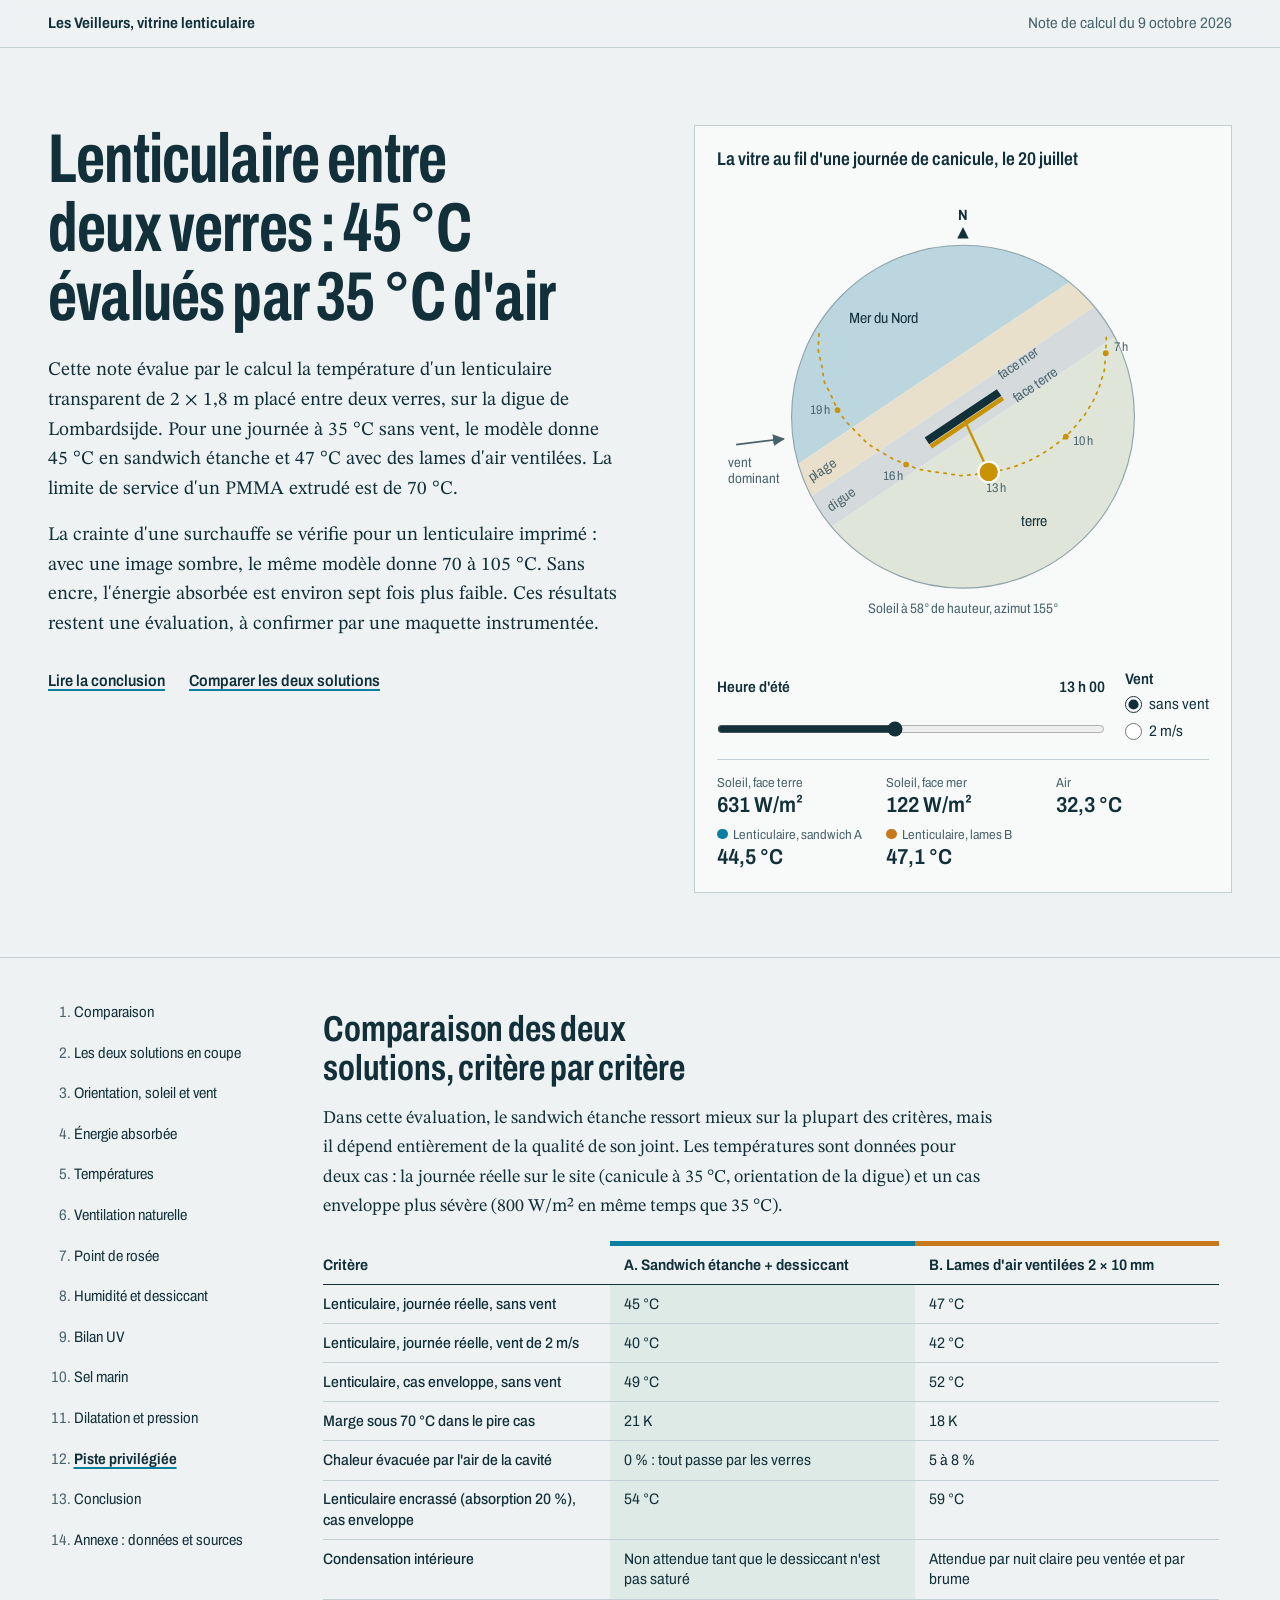
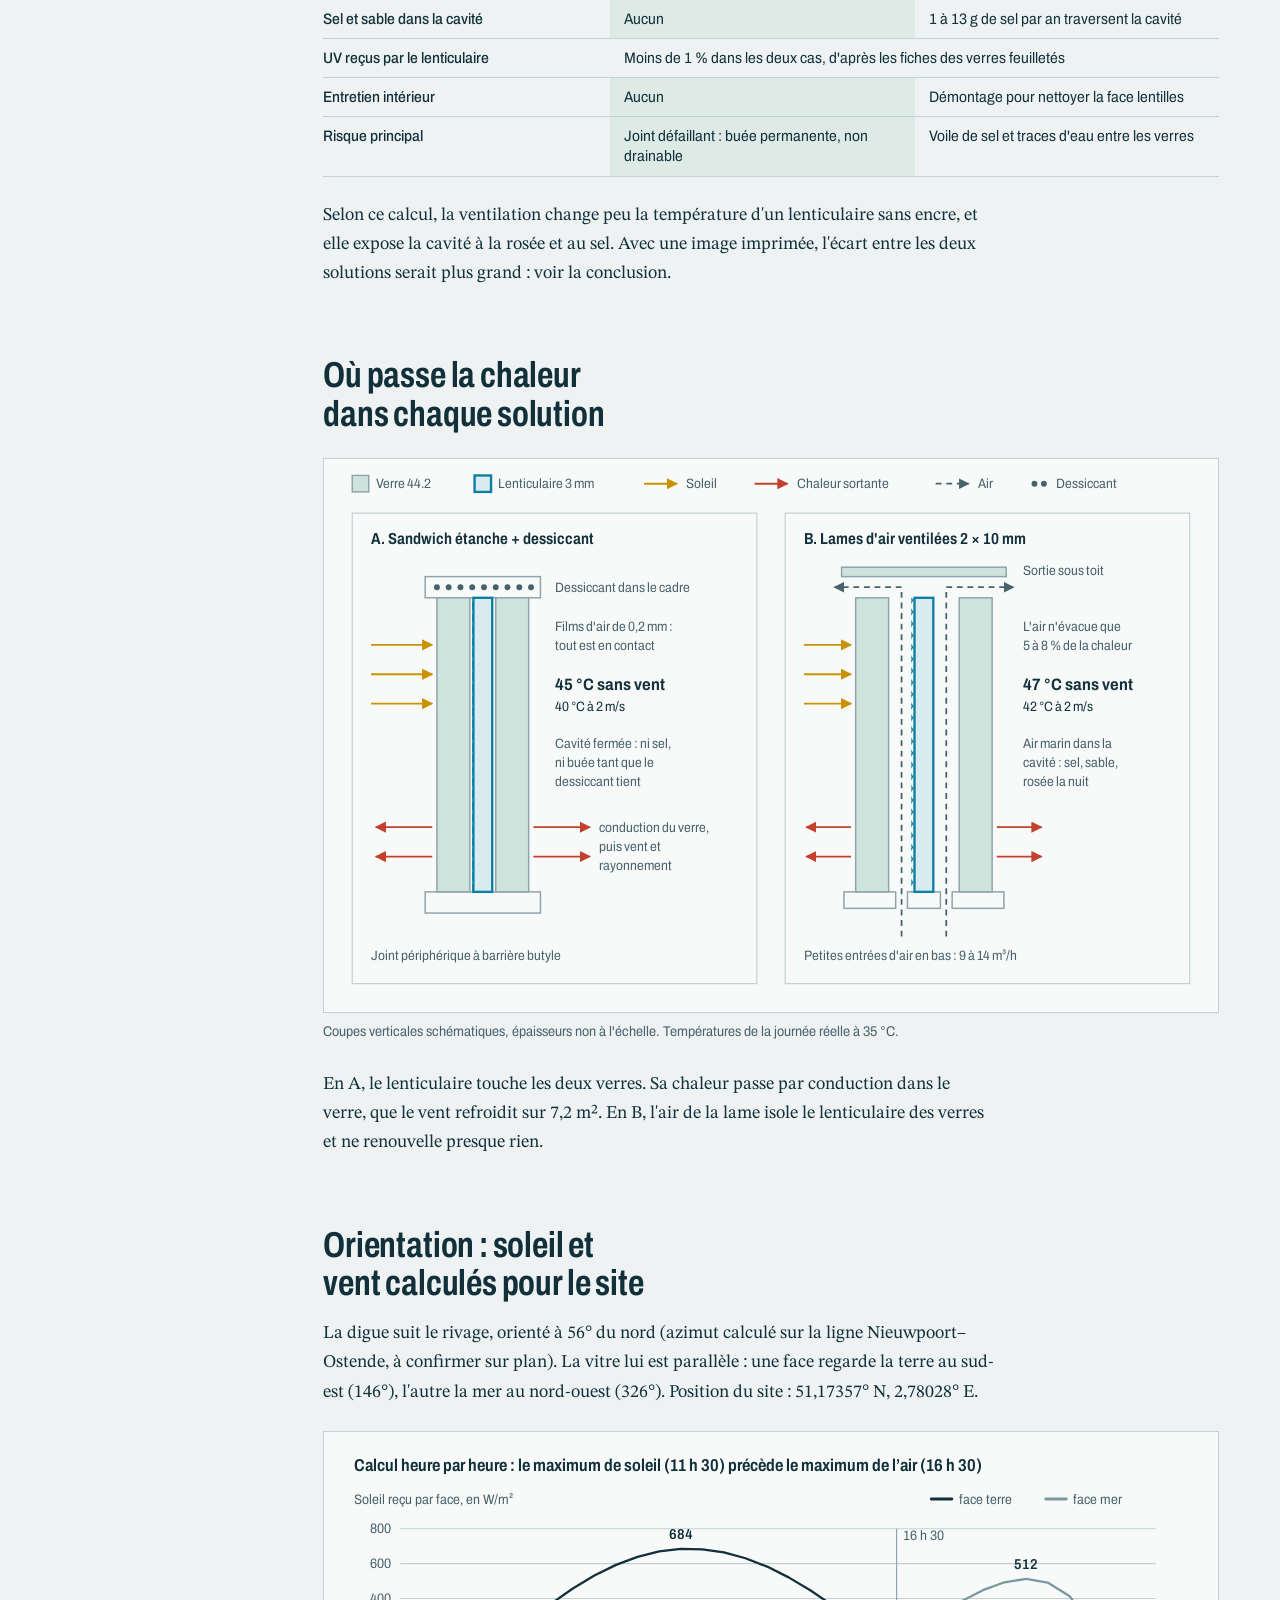
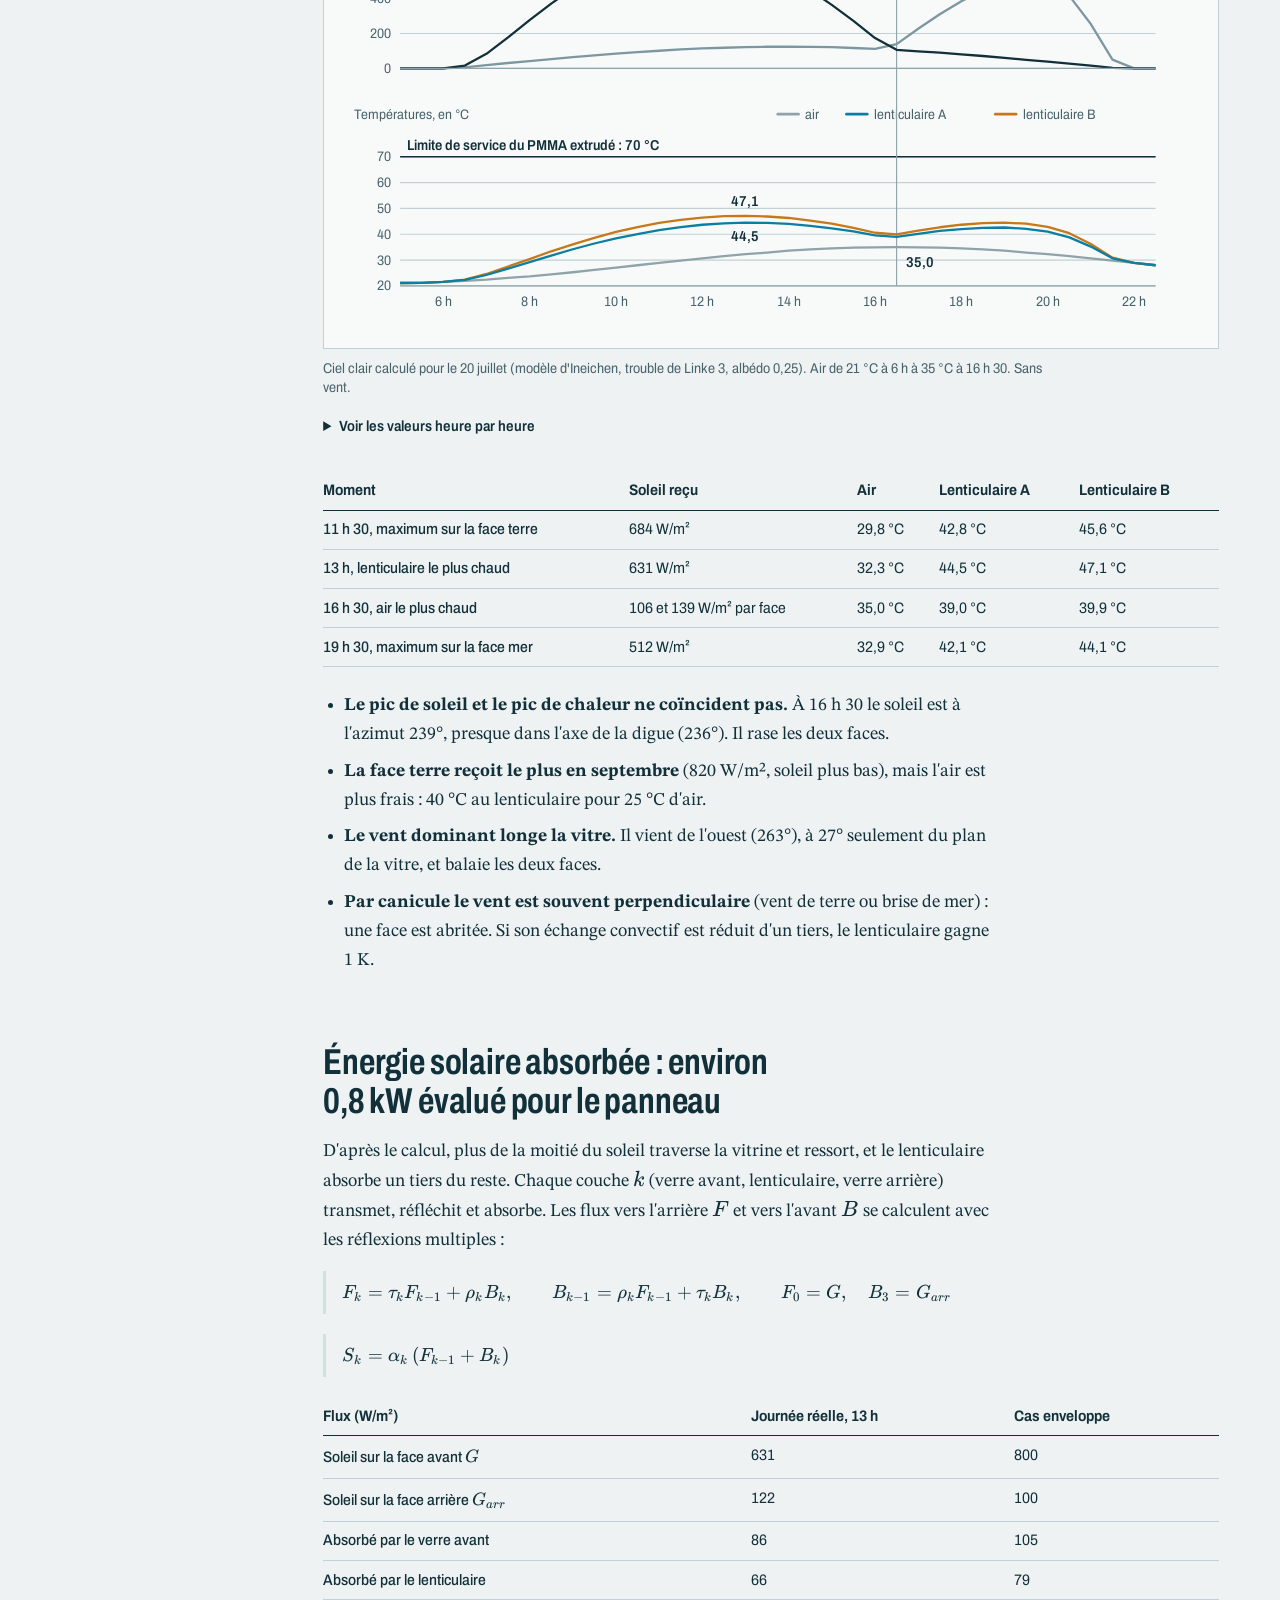
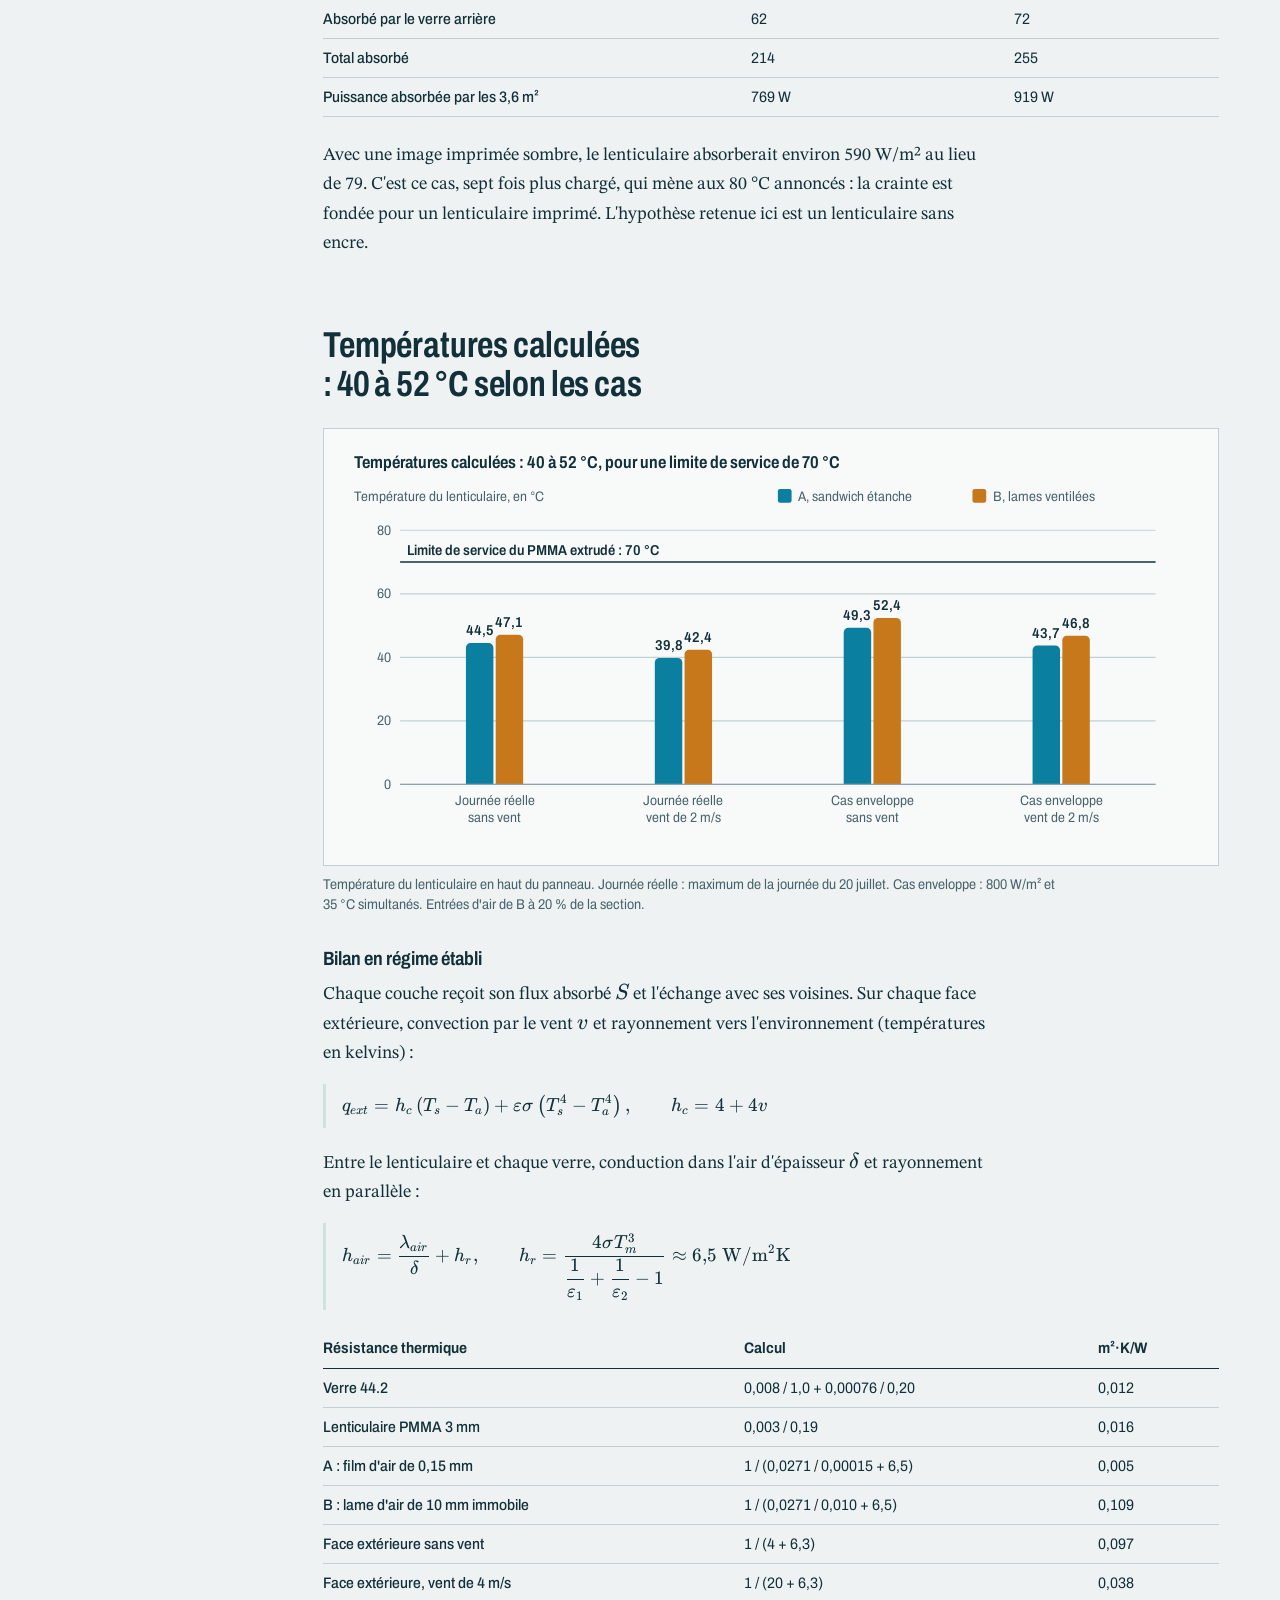
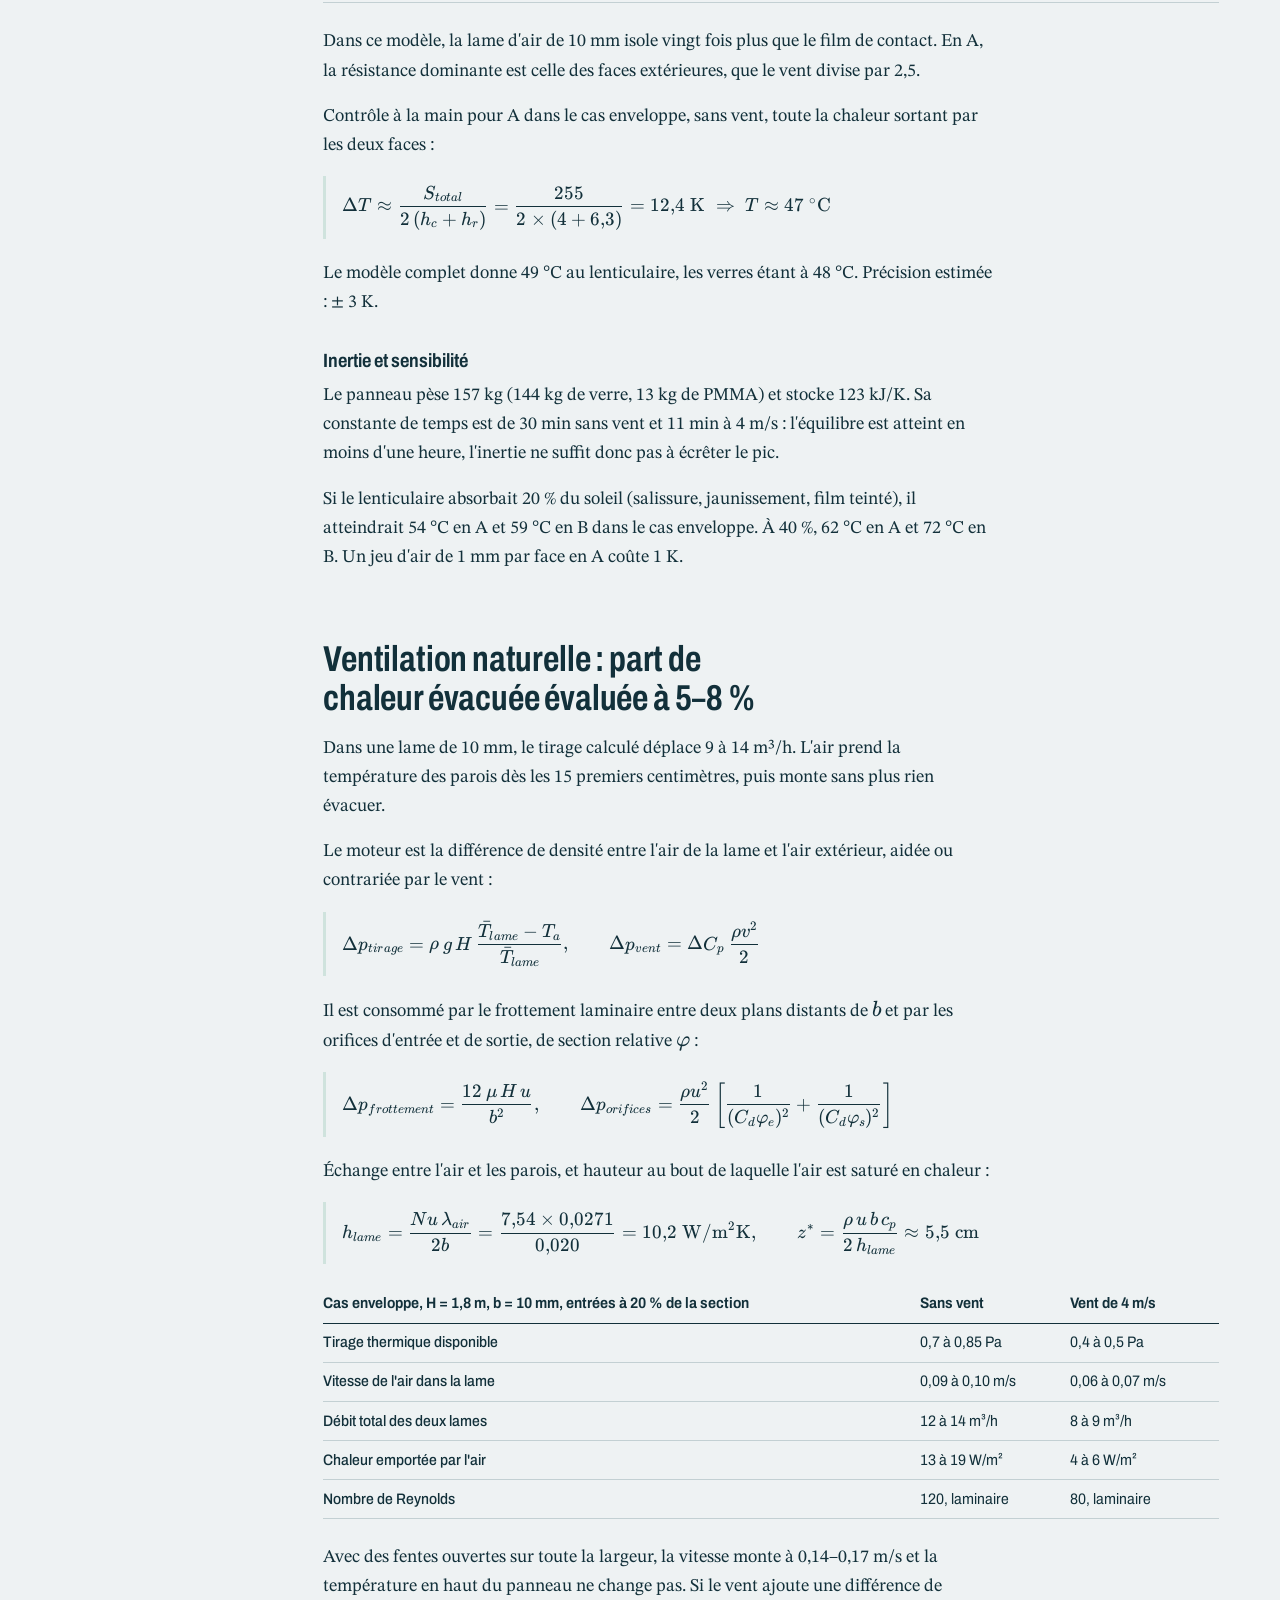
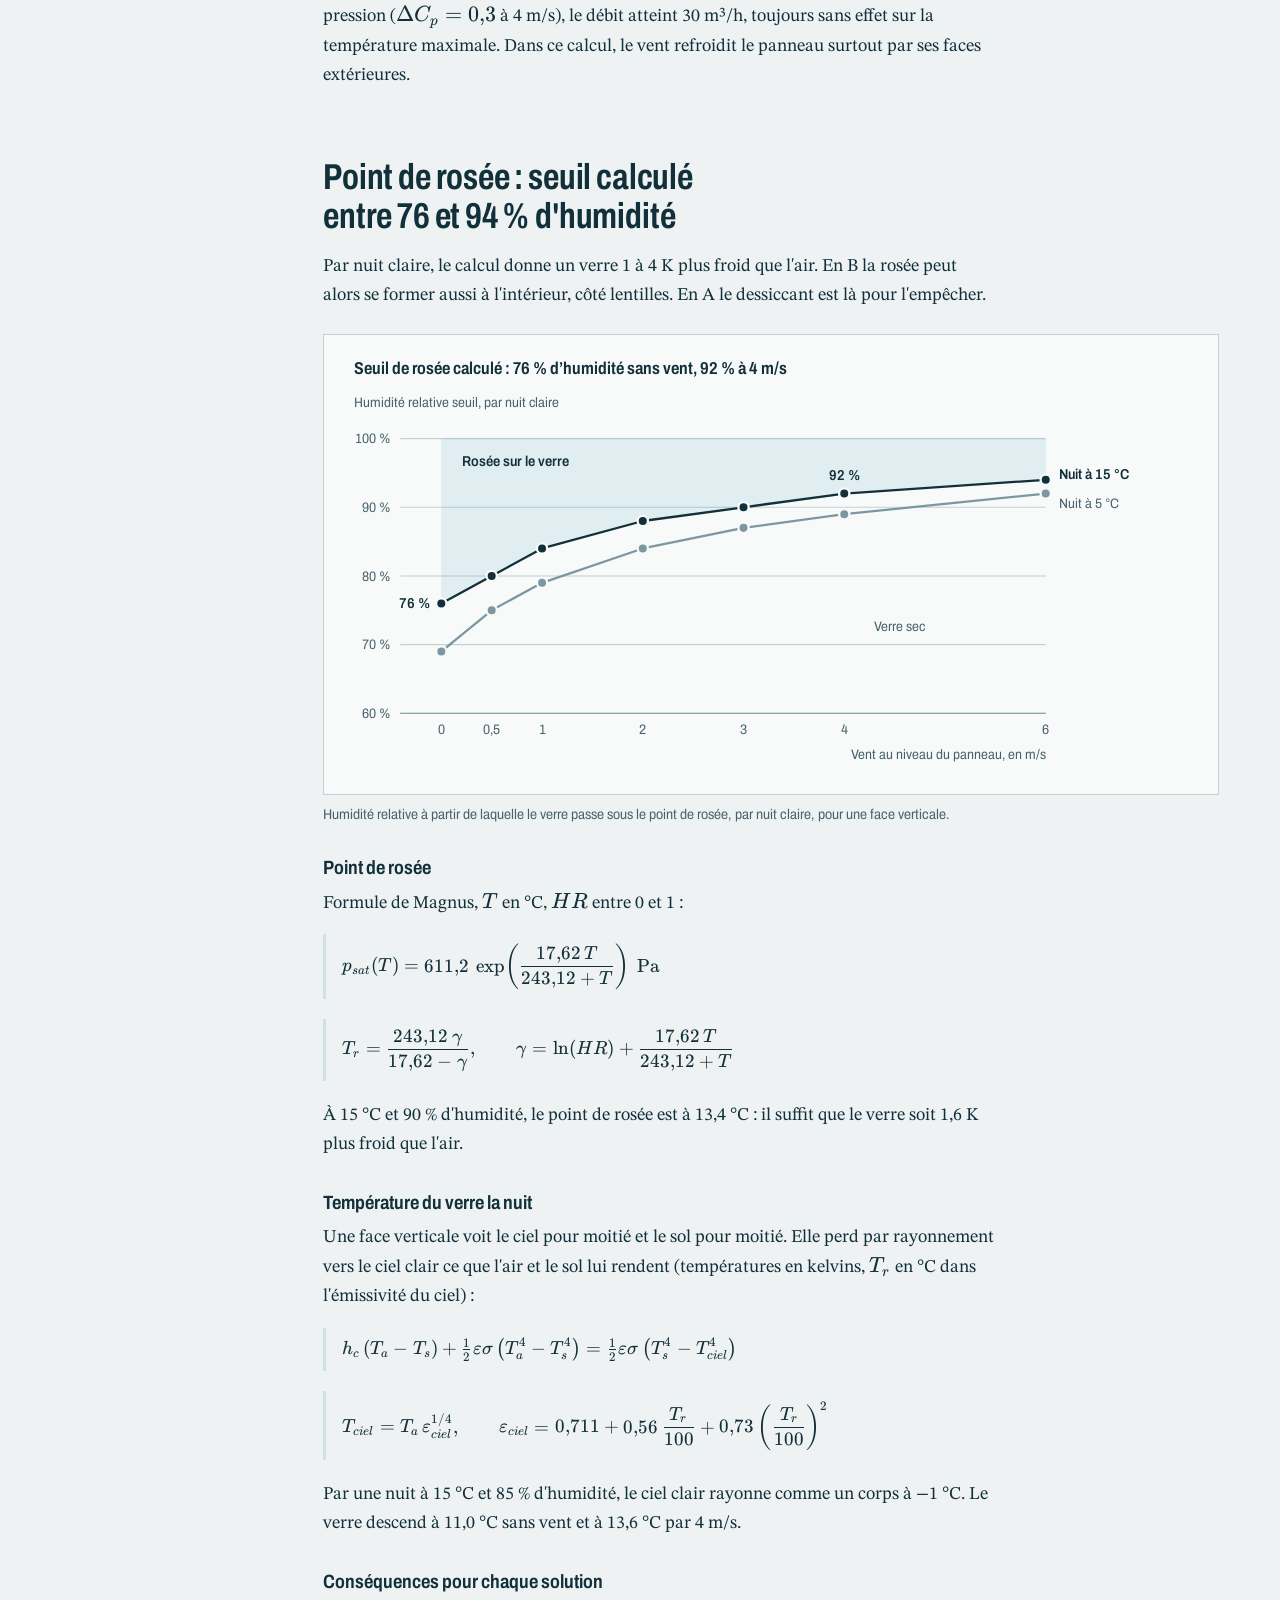
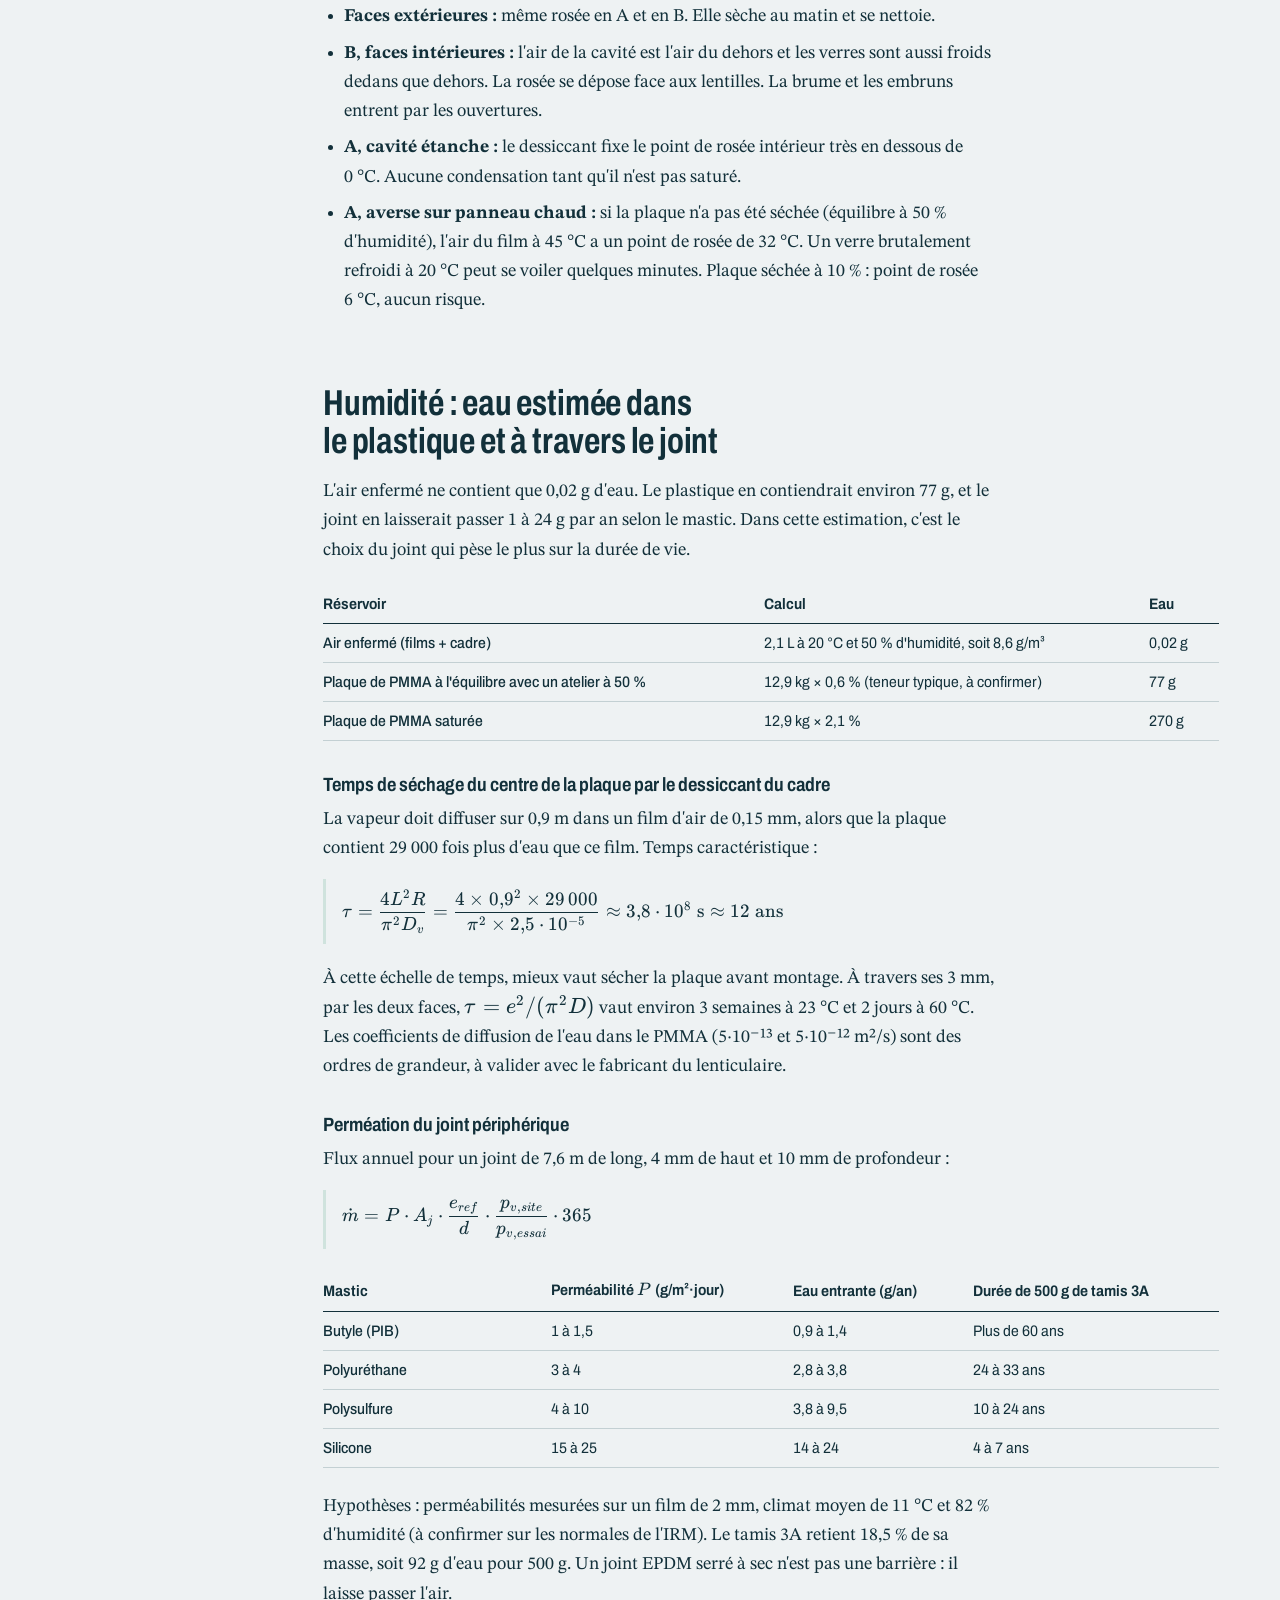
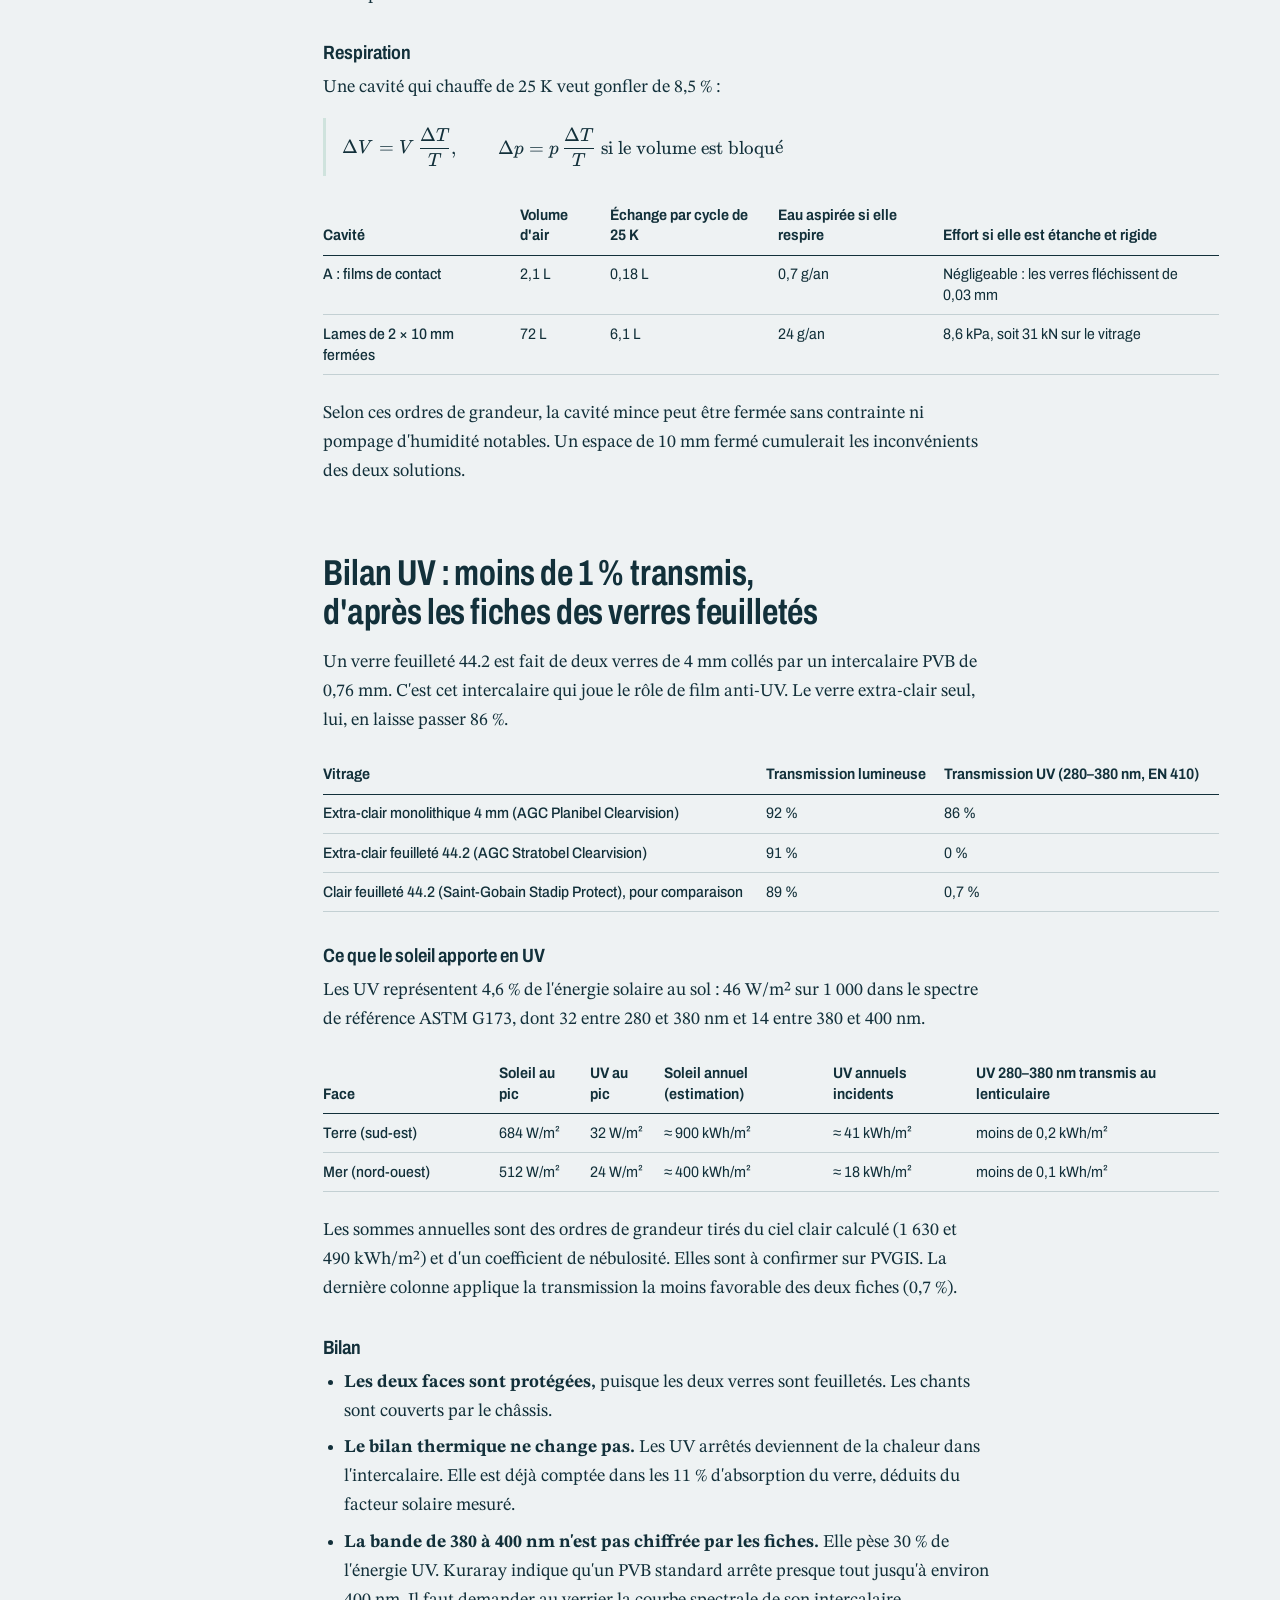
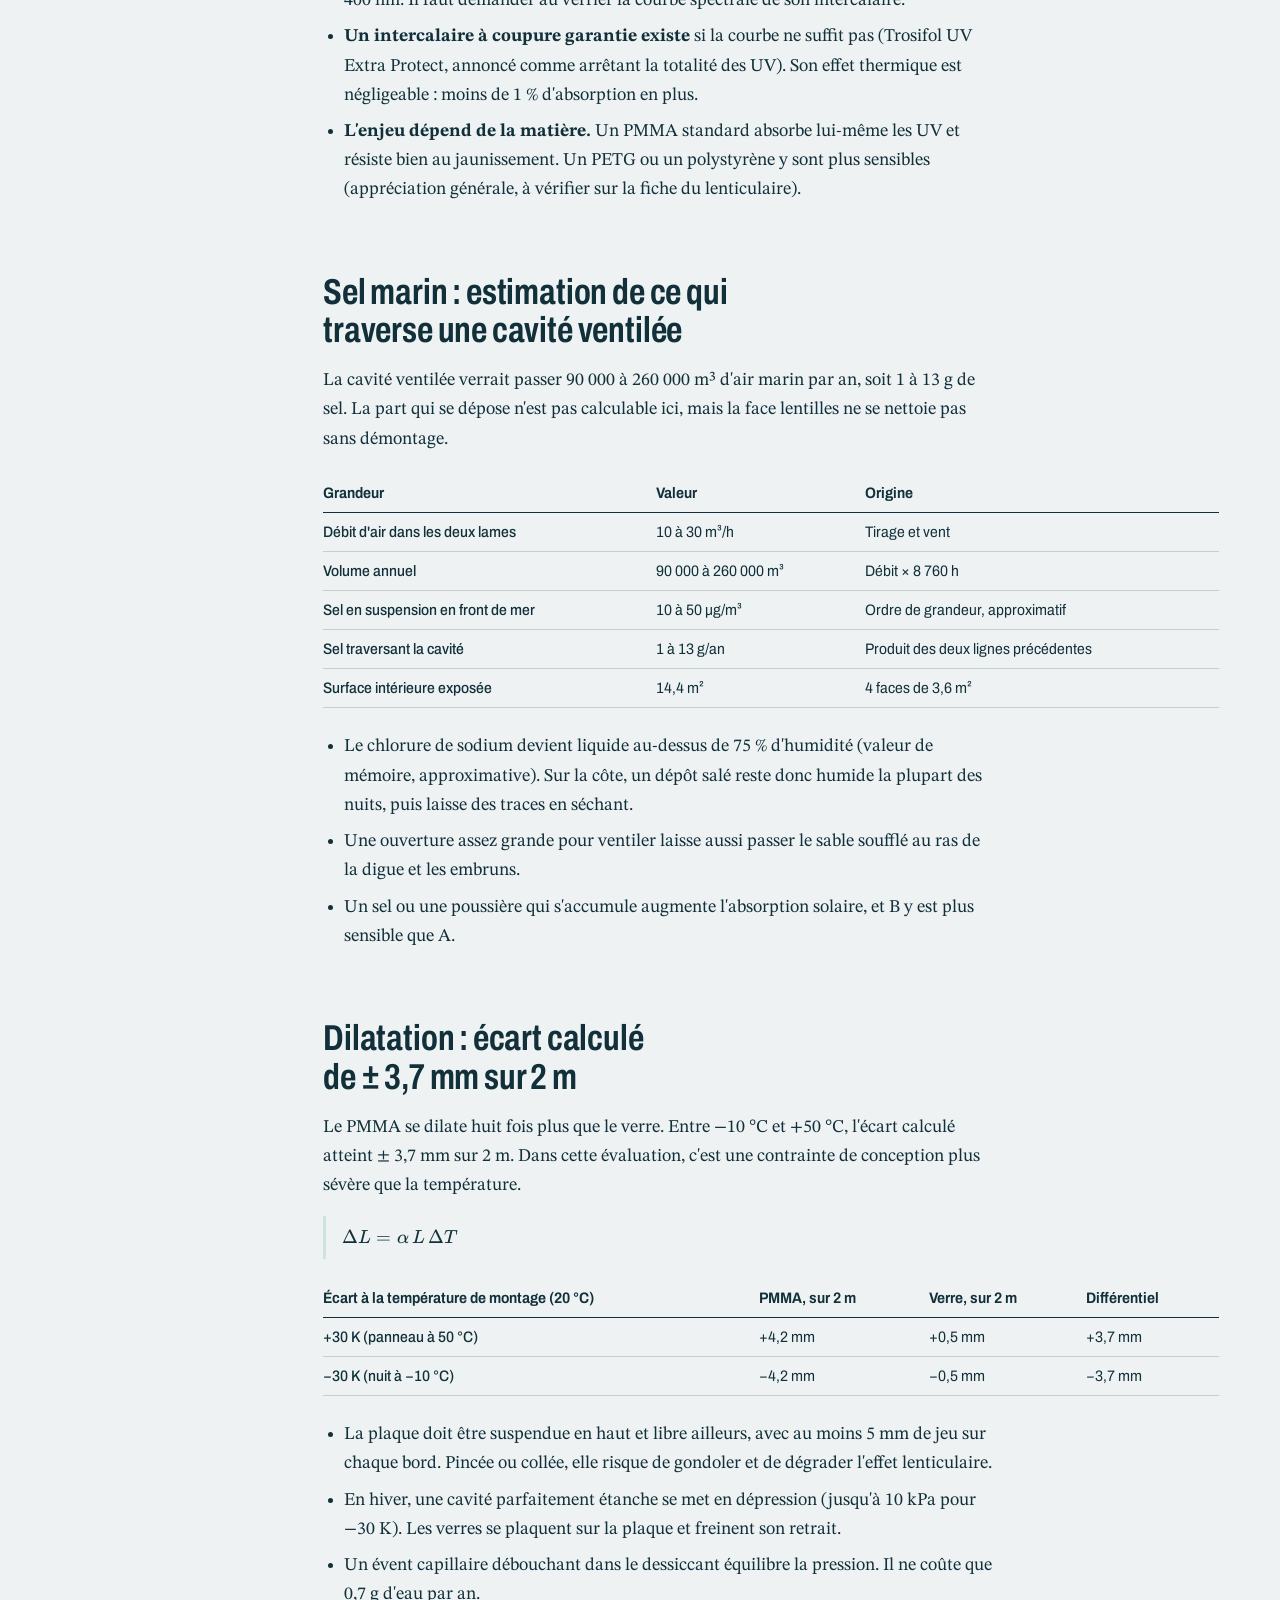
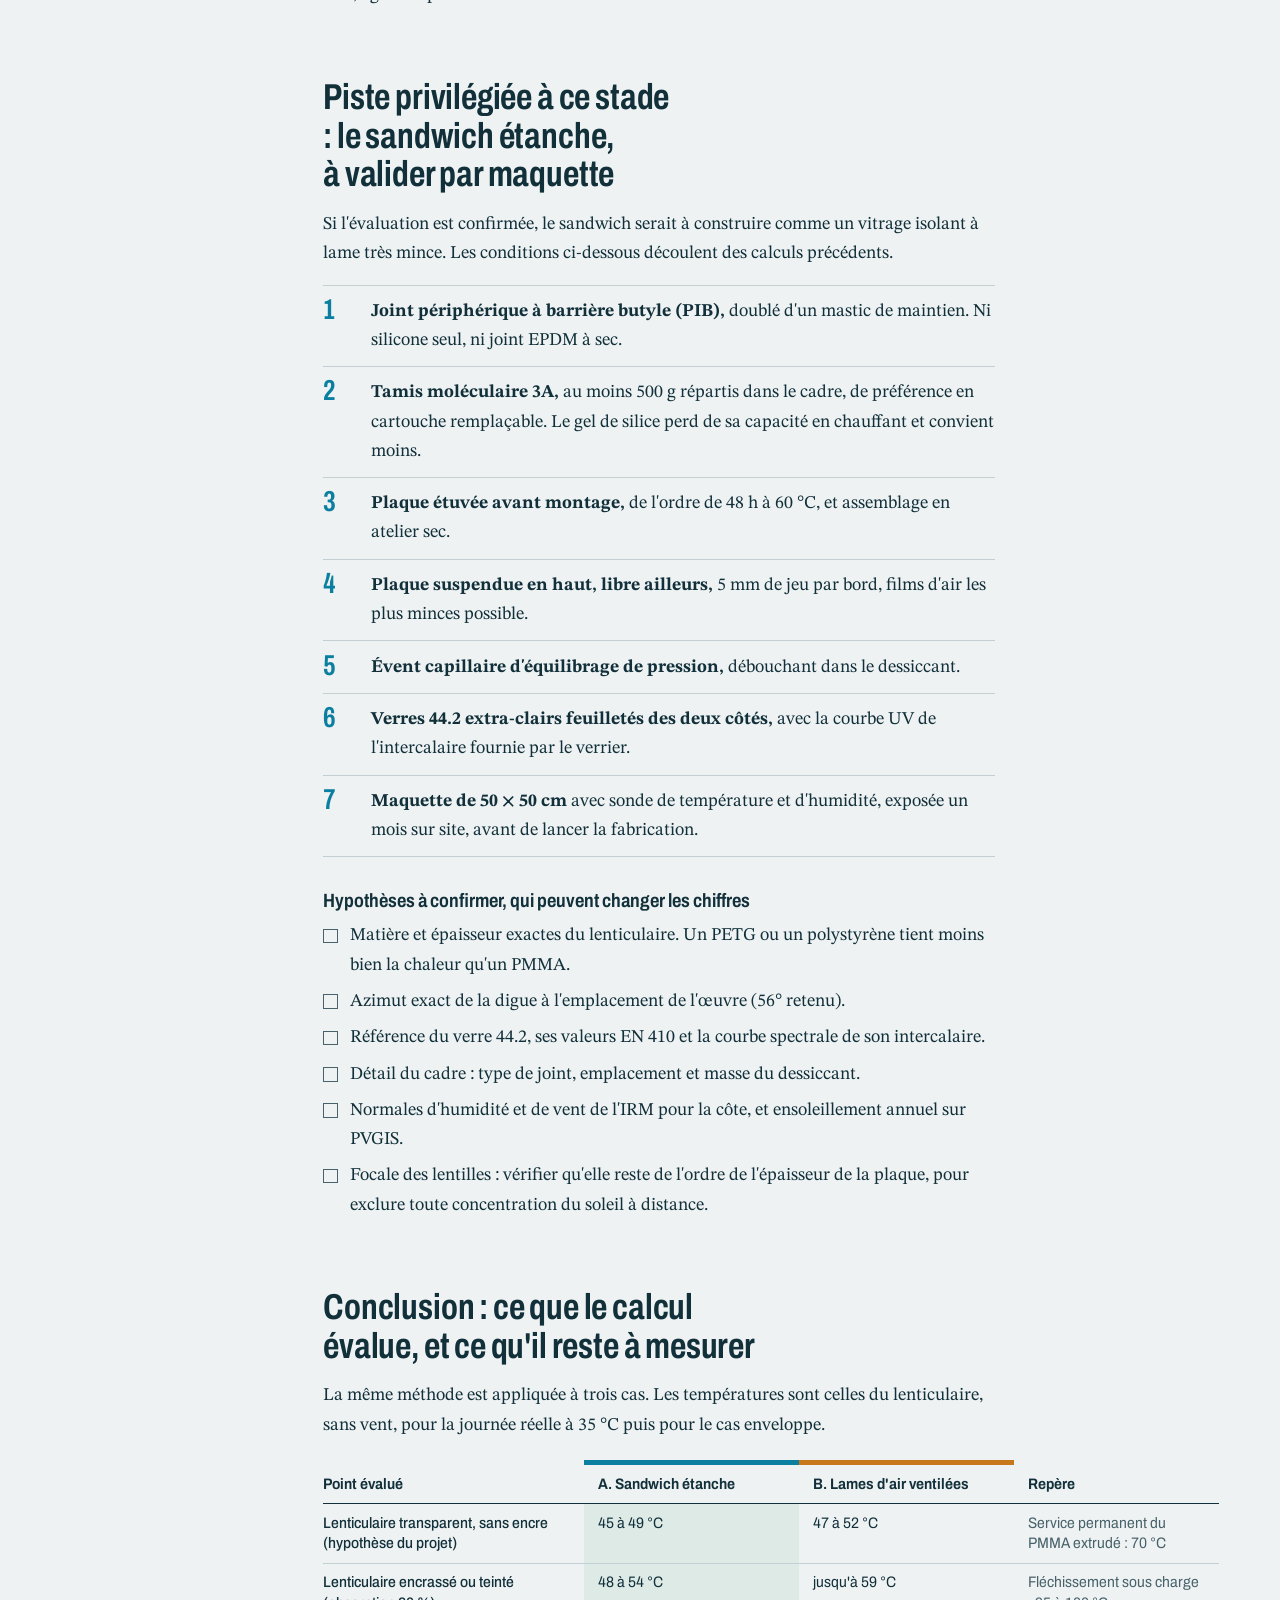
==== commit f96778ec: "Ton d'évaluation et conclusion en tableau comparatif Titres et chapeau reformulés (ce que le calcul " ====
--- a/index.html
+++ b/index.html
@@ -20,10 +20,10 @@
 
 <section class="ouverture">
   <div class="ouverture-texte">
-    <h1>Entre deux verres, le lenticulaire ne dépasse pas 45&nbsp;°C</h1>
-    <p class="chapeau">La vitrine de 2&nbsp;×&nbsp;1,8&nbsp;m est posée sur la digue de Lombardsijde, parallèle au rivage. Sans encre, le lenticulaire n'absorbe que 10&nbsp;% du soleil. Par une journée à 35&nbsp;°C sans vent, il atteint 45&nbsp;°C en sandwich étanche et 47&nbsp;°C avec des lames d'air ventilées, pour une limite de 70&nbsp;°C.</p>
-    <p class="chapeau">La chaleur ne départage donc pas les deux solutions. La rosée, le sel et l'eau contenue dans le plastique le font, en faveur du sandwich étanche avec dessiccant.</p>
-    <p class="ouverture-liens"><a href="#comparaison">Comparer les deux solutions</a><a href="#recommandation">Lire la recommandation</a></p>
+    <h1>Lenticulaire entre deux verres : 45&nbsp;°C évalués par 35&nbsp;°C d'air</h1>
+    <p class="chapeau">Cette note évalue par le calcul la température d'un lenticulaire transparent de 2&nbsp;×&nbsp;1,8&nbsp;m placé entre deux verres, sur la digue de Lombardsijde. Pour une journée à 35&nbsp;°C sans vent, le modèle donne 45&nbsp;°C en sandwich étanche et 47&nbsp;°C avec des lames d'air ventilées. La limite de service d'un PMMA extrudé est de 70&nbsp;°C.</p>
+    <p class="chapeau">La crainte d'une surchauffe se vérifie pour un lenticulaire imprimé : avec une image sombre, le même modèle donne 70 à 105&nbsp;°C. Sans encre, l'énergie absorbée est environ sept fois plus faible. Ces résultats restent une évaluation, à confirmer par une maquette instrumentée.</p>
+    <p class="ouverture-liens"><a href="#conclusion">Lire la conclusion</a><a href="#comparaison">Comparer les deux solutions</a></p>
   </div>
 
   <figure class="boussole" aria-labelledby="boussole-titre">
@@ -63,16 +63,17 @@
     <li><a href="#uv">Bilan UV</a></li>
     <li><a href="#sel">Sel marin</a></li>
     <li><a href="#dilatation">Dilatation et pression</a></li>
-    <li><a href="#recommandation">Recommandation</a></li>
-    <li><a href="#donnees">Données et sources</a></li>
+    <li><a href="#recommandation">Piste privilégiée</a></li>
+    <li><a href="#conclusion">Conclusion</a></li>
+    <li><a href="#donnees">Annexe : données et sources</a></li>
   </ol>
 </nav>
 
 <article class="note">
 
 <section id="comparaison">
-  <h2>Le sandwich étanche l'emporte sur tous les critères sauf un</h2>
-  <p>Il dépend entièrement de la qualité de son joint. Les températures sont données pour deux cas : la journée réelle sur le site (canicule à 35&nbsp;°C, orientation de la digue) et un cas enveloppe plus sévère (800&nbsp;W/m² en même temps que 35&nbsp;°C).</p>
+  <h2>Comparaison des deux solutions, critère par critère</h2>
+  <p>Dans cette évaluation, le sandwich étanche ressort mieux sur la plupart des critères, mais il dépend entièrement de la qualité de son joint. Les températures sont données pour deux cas : la journée réelle sur le site (canicule à 35&nbsp;°C, orientation de la digue) et un cas enveloppe plus sévère (800&nbsp;W/m² en même temps que 35&nbsp;°C).</p>
   <div class="defile">
   <table class="deux-vitres">
     <thead>
@@ -85,19 +86,19 @@
       <tr><th scope="row">Marge sous 70&nbsp;°C dans le pire cas</th><td>21&nbsp;K</td><td>18&nbsp;K</td></tr>
       <tr><th scope="row">Chaleur évacuée par l'air de la cavité</th><td>0&nbsp;% : tout passe par les verres</td><td>5 à 8&nbsp;%</td></tr>
       <tr><th scope="row">Lenticulaire encrassé (absorption 20&nbsp;%), cas enveloppe</th><td>54&nbsp;°C</td><td>59&nbsp;°C</td></tr>
-      <tr><th scope="row">Condensation intérieure</th><td>Aucune tant que le dessiccant n'est pas saturé</td><td>À chaque nuit claire peu ventée et à chaque brume</td></tr>
+      <tr><th scope="row">Condensation intérieure</th><td>Non attendue tant que le dessiccant n'est pas saturé</td><td>Attendue par nuit claire peu ventée et par brume</td></tr>
       <tr><th scope="row">Sel et sable dans la cavité</th><td>Aucun</td><td>1 à 13&nbsp;g de sel par an traversent la cavité</td></tr>
-      <tr><th scope="row">UV reçus par le lenticulaire</th><td colspan="2">Moins de 1&nbsp;% dans les deux cas : les deux verres sont feuilletés</td></tr>
+      <tr><th scope="row">UV reçus par le lenticulaire</th><td colspan="2">Moins de 1&nbsp;% dans les deux cas, d'après les fiches des verres feuilletés</td></tr>
       <tr><th scope="row">Entretien intérieur</th><td>Aucun</td><td>Démontage pour nettoyer la face lentilles</td></tr>
       <tr><th scope="row">Risque principal</th><td>Joint défaillant : buée permanente, non drainable</td><td>Voile de sel et traces d'eau entre les verres</td></tr>
     </tbody>
   </table>
   </div>
-  <p>La ventilation répond à une surchauffe qui n'existe plus sans encre, et elle crée deux problèmes : la rosée et le sel.</p>
+  <p>Selon ce calcul, la ventilation change peu la température d'un lenticulaire sans encre, et elle expose la cavité à la rosée et au sel. Avec une image imprimée, l'écart entre les deux solutions serait plus grand : voir la conclusion.</p>
 </section>
 
 <section id="coupe">
-  <h2>En A la chaleur sort par le verre, en B l'air isole</h2>
+  <h2>Où passe la chaleur dans chaque solution</h2>
   <figure class="large">
     <svg viewBox="0 0 760 470" role="img" aria-label="Coupes verticales des deux solutions : sandwich étanche à gauche, lames d'air ventilées à droite" class="coupe">
       <defs>
@@ -184,7 +185,7 @@
 </section>
 
 <section id="orientation">
-  <h2>À l'heure la plus chaude, le soleil est dans le plan de la vitre</h2>
+  <h2>Orientation : soleil et vent calculés pour le site</h2>
   <p>La digue suit le rivage, orienté à 56° du nord (azimut calculé sur la ligne Nieuwpoort–Ostende, à confirmer sur plan). La vitre lui est parallèle : une face regarde la terre au sud-est (146°), l'autre la mer au nord-ouest (326°). Position du site : 51,17357°&nbsp;N, 2,78028°&nbsp;E.</p>
   <figure class="large">
     <div id="g-jour" class="graphe"></div>
@@ -211,8 +212,8 @@
 </section>
 
 <section id="energie">
-  <h2>Le panneau absorbe moins de 1&nbsp;kW, dont un tiers dans le lenticulaire</h2>
-  <p>Plus de la moitié du soleil traverse la vitrine et ressort. Chaque couche \(k\) (verre avant, lenticulaire, verre arrière) transmet, réfléchit et absorbe. Les flux vers l'arrière \(F\) et vers l'avant \(B\) se calculent avec les réflexions multiples :</p>
+  <h2>Énergie solaire absorbée : environ 0,8&nbsp;kW évalué pour le panneau</h2>
+  <p>D'après le calcul, plus de la moitié du soleil traverse la vitrine et ressort, et le lenticulaire absorbe un tiers du reste. Chaque couche \(k\) (verre avant, lenticulaire, verre arrière) transmet, réfléchit et absorbe. Les flux vers l'arrière \(F\) et vers l'avant \(B\) se calculent avec les réflexions multiples :</p>
   <div class="formule">\[F_k = \tau_k F_{k-1} + \rho_k B_k, \qquad B_{k-1} = \rho_k F_{k-1} + \tau_k B_k, \qquad F_0 = G, \quad B_3 = G_{arr}\]</div>
   <div class="formule">\[S_k = \alpha_k \left( F_{k-1} + B_k \right)\]</div>
   <div class="defile">
@@ -229,11 +230,11 @@
     </tbody>
   </table>
   </div>
-  <p>Avec une image imprimée sombre, le lenticulaire absorberait environ 590&nbsp;W/m² au lieu de 79. C'est ce cas, sept fois plus chargé, qui mène aux 80&nbsp;°C annoncés. Il ne s'applique pas ici.</p>
+  <p>Avec une image imprimée sombre, le lenticulaire absorberait environ 590&nbsp;W/m² au lieu de 79. C'est ce cas, sept fois plus chargé, qui mène aux 80&nbsp;°C annoncés : la crainte est fondée pour un lenticulaire imprimé. L'hypothèse retenue ici est un lenticulaire sans encre.</p>
 </section>
 
 <section id="temperatures">
-  <h2>Dans tous les cas calculés, plus de 17&nbsp;K de marge</h2>
+  <h2>Températures calculées : 40 à 52&nbsp;°C selon les cas</h2>
   <figure class="large">
     <div id="g-temp" class="graphe"></div>
     <figcaption>Température du lenticulaire en haut du panneau. Journée réelle : maximum de la journée du 20 juillet. Cas enveloppe : 800&nbsp;W/m² et 35&nbsp;°C simultanés. Entrées d'air de B à 20&nbsp;% de la section.</figcaption>
@@ -256,18 +257,18 @@
     </tbody>
   </table>
   </div>
-  <p>La lame d'air de 10&nbsp;mm isole vingt fois plus que le film de contact. En A, la seule résistance qui compte est celle des faces extérieures, que le vent divise par 2,5.</p>
+  <p>Dans ce modèle, la lame d'air de 10&nbsp;mm isole vingt fois plus que le film de contact. En A, la résistance dominante est celle des faces extérieures, que le vent divise par 2,5.</p>
   <p>Contrôle à la main pour A dans le cas enveloppe, sans vent, toute la chaleur sortant par les deux faces :</p>
   <div class="formule">\[\Delta T \approx \frac{S_{total}}{2\,(h_c + h_r)} = \frac{255}{2 \times (4 + 6{,}3)} = 12{,}4 \ \mathrm{K} \;\Rightarrow\; T \approx 47 \ ^\circ\mathrm{C}\]</div>
   <p>Le modèle complet donne 49&nbsp;°C au lenticulaire, les verres étant à 48&nbsp;°C. Précision estimée : ±&nbsp;3&nbsp;K.</p>
   <h3>Inertie et sensibilité</h3>
-  <p>Le panneau pèse 157&nbsp;kg (144&nbsp;kg de verre, 13&nbsp;kg de PMMA) et stocke 123&nbsp;kJ/K. Sa constante de temps est de 30&nbsp;min sans vent et 11&nbsp;min à 4&nbsp;m/s : l'équilibre est atteint, l'inertie ne protège pas.</p>
+  <p>Le panneau pèse 157&nbsp;kg (144&nbsp;kg de verre, 13&nbsp;kg de PMMA) et stocke 123&nbsp;kJ/K. Sa constante de temps est de 30&nbsp;min sans vent et 11&nbsp;min à 4&nbsp;m/s : l'équilibre est atteint en moins d'une heure, l'inertie ne suffit donc pas à écrêter le pic.</p>
   <p>Si le lenticulaire absorbait 20&nbsp;% du soleil (salissure, jaunissement, film teinté), il atteindrait 54&nbsp;°C en A et 59&nbsp;°C en B dans le cas enveloppe. À 40&nbsp;%, 62&nbsp;°C en A et 72&nbsp;°C en B. Un jeu d'air de 1&nbsp;mm par face en A coûte 1&nbsp;K.</p>
 </section>
 
 <section id="ventilation">
-  <h2>Le tirage naturel n'emporte que 5 à 8&nbsp;% de la chaleur</h2>
-  <p>Dans une lame de 10&nbsp;mm, il déplace 9 à 14&nbsp;m³/h. L'air prend la température des parois dès les 15 premiers centimètres, puis monte sans plus rien évacuer.</p>
+  <h2>Ventilation naturelle : part de chaleur évacuée évaluée à 5–8&nbsp;%</h2>
+  <p>Dans une lame de 10&nbsp;mm, le tirage calculé déplace 9 à 14&nbsp;m³/h. L'air prend la température des parois dès les 15 premiers centimètres, puis monte sans plus rien évacuer.</p>
   <p>Le moteur est la différence de densité entre l'air de la lame et l'air extérieur, aidée ou contrariée par le vent :</p>
   <div class="formule">\[\Delta p_{tirage} = \rho \, g \, H \, \frac{\bar{T}_{lame} - T_a}{\bar{T}_{lame}}, \qquad \Delta p_{vent} = \Delta C_p \, \frac{\rho v^2}{2}\]</div>
   <p>Il est consommé par le frottement laminaire entre deux plans distants de \(b\) et par les orifices d'entrée et de sortie, de section relative \(\varphi\) :</p>
@@ -286,12 +287,12 @@
     </tbody>
   </table>
   </div>
-  <p>Avec des fentes ouvertes sur toute la largeur, la vitesse monte à 0,14–0,17&nbsp;m/s et la température en haut du panneau ne change pas. Si le vent ajoute une différence de pression (\(\Delta C_p = 0{,}3\) à 4&nbsp;m/s), le débit atteint 30&nbsp;m³/h, toujours sans effet sur la température maximale. Le vent refroidit le panneau par ses faces extérieures, pas par la cavité.</p>
+  <p>Avec des fentes ouvertes sur toute la largeur, la vitesse monte à 0,14–0,17&nbsp;m/s et la température en haut du panneau ne change pas. Si le vent ajoute une différence de pression (\(\Delta C_p = 0{,}3\) à 4&nbsp;m/s), le débit atteint 30&nbsp;m³/h, toujours sans effet sur la température maximale. Dans ce calcul, le vent refroidit le panneau surtout par ses faces extérieures.</p>
 </section>
 
 <section id="rosee">
-  <h2>Sans vent, la rosée se dépose dès 76&nbsp;% d'humidité</h2>
-  <p>Par nuit claire, le verre descend 1 à 4&nbsp;K sous la température de l'air. En B la rosée se forme aussi à l'intérieur, côté lentilles. En A le dessiccant l'empêche.</p>
+  <h2>Point de rosée : seuil calculé entre 76 et 94&nbsp;% d'humidité</h2>
+  <p>Par nuit claire, le calcul donne un verre 1 à 4&nbsp;K plus froid que l'air. En B la rosée peut alors se former aussi à l'intérieur, côté lentilles. En A le dessiccant est là pour l'empêcher.</p>
   <figure class="large">
     <div id="g-rosee" class="graphe"></div>
     <figcaption>Humidité relative à partir de laquelle le verre passe sous le point de rosée, par nuit claire, pour une face verticale.</figcaption>
@@ -316,8 +317,8 @@
 </section>
 
 <section id="dessiccant">
-  <h2>L'eau à maîtriser est dans le plastique et dans le joint</h2>
-  <p>L'air enfermé ne contient que 0,02&nbsp;g d'eau. Le plastique en contient environ 77&nbsp;g, et le joint en laisse passer 1 à 24&nbsp;g par an selon le mastic. Le choix du joint décide de la durée de vie.</p>
+  <h2>Humidité : eau estimée dans le plastique et à travers le joint</h2>
+  <p>L'air enfermé ne contient que 0,02&nbsp;g d'eau. Le plastique en contiendrait environ 77&nbsp;g, et le joint en laisserait passer 1 à 24&nbsp;g par an selon le mastic. Dans cette estimation, c'est le choix du joint qui pèse le plus sur la durée de vie.</p>
   <div class="defile">
   <table>
     <thead><tr><th scope="col">Réservoir</th><th scope="col">Calcul</th><th scope="col">Eau</th></tr></thead>
@@ -328,10 +329,10 @@
     </tbody>
   </table>
   </div>
-  <h3>Le dessiccant du cadre ne sèche pas le centre de la plaque</h3>
+  <h3>Temps de séchage du centre de la plaque par le dessiccant du cadre</h3>
   <p>La vapeur doit diffuser sur 0,9&nbsp;m dans un film d'air de 0,15&nbsp;mm, alors que la plaque contient 29&nbsp;000 fois plus d'eau que ce film. Temps caractéristique :</p>
   <div class="formule">\[\tau = \frac{4 L^2 R}{\pi^2 D_v} = \frac{4 \times 0{,}9^2 \times 29\,000}{\pi^2 \times 2{,}5 \cdot 10^{-5}} \approx 3{,}8 \cdot 10^{8} \ \mathrm{s} \approx 12 \ \mathrm{ans}\]</div>
-  <p>Il faut donc sécher la plaque avant montage. À travers ses 3&nbsp;mm, par les deux faces, \(\tau = e^2 / (\pi^2 D)\) vaut environ 3&nbsp;semaines à 23&nbsp;°C et 2&nbsp;jours à 60&nbsp;°C. Les coefficients de diffusion de l'eau dans le PMMA (5·10⁻¹³ et 5·10⁻¹²&nbsp;m²/s) sont des ordres de grandeur, à valider avec le fabricant du lenticulaire.</p>
+  <p>À cette échelle de temps, mieux vaut sécher la plaque avant montage. À travers ses 3&nbsp;mm, par les deux faces, \(\tau = e^2 / (\pi^2 D)\) vaut environ 3&nbsp;semaines à 23&nbsp;°C et 2&nbsp;jours à 60&nbsp;°C. Les coefficients de diffusion de l'eau dans le PMMA (5·10⁻¹³ et 5·10⁻¹²&nbsp;m²/s) sont des ordres de grandeur, à valider avec le fabricant du lenticulaire.</p>
   <h3>Perméation du joint périphérique</h3>
   <p>Flux annuel pour un joint de 7,6&nbsp;m de long, 4&nbsp;mm de haut et 10&nbsp;mm de profondeur :</p>
   <div class="formule">\[\dot{m} = P \cdot A_j \cdot \frac{e_{ref}}{d} \cdot \frac{p_{v,site}}{p_{v,essai}} \cdot 365\]</div>
@@ -359,12 +360,12 @@
     </tbody>
   </table>
   </div>
-  <p>La cavité mince est donc la seule qui puisse être fermée sans contrainte ni pompage d'humidité. Un espace de 10&nbsp;mm fermé cumule les défauts des deux solutions.</p>
+  <p>Selon ces ordres de grandeur, la cavité mince peut être fermée sans contrainte ni pompage d'humidité notables. Un espace de 10&nbsp;mm fermé cumulerait les inconvénients des deux solutions.</p>
 </section>
 
 <section id="uv">
-  <h2>Le film anti-UV est déjà dans le 44.2 : moins de 1&nbsp;% des UV atteignent le lenticulaire</h2>
-  <p>Un verre feuilleté 44.2 est fait de deux verres de 4&nbsp;mm collés par un intercalaire PVB de 0,76&nbsp;mm. C'est cet intercalaire qui arrête les UV. Le verre extra-clair seul, lui, en laisse passer 86&nbsp;%.</p>
+  <h2>Bilan UV : moins de 1&nbsp;% transmis, d'après les fiches des verres feuilletés</h2>
+  <p>Un verre feuilleté 44.2 est fait de deux verres de 4&nbsp;mm collés par un intercalaire PVB de 0,76&nbsp;mm. C'est cet intercalaire qui joue le rôle de film anti-UV. Le verre extra-clair seul, lui, en laisse passer 86&nbsp;%.</p>
   <div class="defile">
   <table>
     <thead><tr><th scope="col">Vitrage</th><th scope="col">Transmission lumineuse</th><th scope="col">Transmission UV (280–380&nbsp;nm, EN&nbsp;410)</th></tr></thead>
@@ -398,8 +399,8 @@
 </section>
 
 <section id="sel">
-  <h2>La cavité ventilée respire 90&nbsp;000 à 260&nbsp;000&nbsp;m³ d'air marin par an</h2>
-  <p>Cet air y amène 1 à 13&nbsp;g de sel. La part qui se dépose n'est pas calculable ici, mais la face lentilles ne se nettoie pas sans démontage.</p>
+  <h2>Sel marin : estimation de ce qui traverse une cavité ventilée</h2>
+  <p>La cavité ventilée verrait passer 90&nbsp;000 à 260&nbsp;000&nbsp;m³ d'air marin par an, soit 1 à 13&nbsp;g de sel. La part qui se dépose n'est pas calculable ici, mais la face lentilles ne se nettoie pas sans démontage.</p>
   <div class="defile">
   <table>
     <thead><tr><th scope="col">Grandeur</th><th scope="col">Valeur</th><th scope="col">Origine</th></tr></thead>
@@ -420,8 +421,8 @@
 </section>
 
 <section id="dilatation">
-  <h2>Le PMMA se dilate huit fois plus que le verre</h2>
-  <p>L'écart atteint ±&nbsp;3,7&nbsp;mm sur 2&nbsp;m entre −10&nbsp;°C et +50&nbsp;°C. C'est la contrainte de conception la plus sévère du sandwich, devant la température.</p>
+  <h2>Dilatation : écart calculé de ±&nbsp;3,7&nbsp;mm sur 2&nbsp;m</h2>
+  <p>Le PMMA se dilate huit fois plus que le verre. Entre −10&nbsp;°C et +50&nbsp;°C, l'écart calculé atteint ±&nbsp;3,7&nbsp;mm sur 2&nbsp;m. Dans cette évaluation, c'est une contrainte de conception plus sévère que la température.</p>
   <div class="formule">\[\Delta L = \alpha \, L \, \Delta T\]</div>
   <div class="defile">
   <table>
@@ -433,14 +434,15 @@
   </table>
   </div>
   <ul>
-    <li>La plaque doit être suspendue en haut et libre ailleurs, avec au moins 5&nbsp;mm de jeu sur chaque bord. Pincée ou collée, elle gondole et l'effet lenticulaire se dégrade.</li>
+    <li>La plaque doit être suspendue en haut et libre ailleurs, avec au moins 5&nbsp;mm de jeu sur chaque bord. Pincée ou collée, elle risque de gondoler et de dégrader l'effet lenticulaire.</li>
     <li>En hiver, une cavité parfaitement étanche se met en dépression (jusqu'à 10&nbsp;kPa pour −30&nbsp;K). Les verres se plaquent sur la plaque et freinent son retrait.</li>
     <li>Un évent capillaire débouchant dans le dessiccant équilibre la pression. Il ne coûte que 0,7&nbsp;g d'eau par an.</li>
   </ul>
 </section>
 
 <section id="recommandation">
-  <h2>Retenir le sandwich étanche, construit comme un vitrage isolant à lame très mince</h2>
+  <h2>Piste privilégiée à ce stade : le sandwich étanche, à valider par maquette</h2>
+  <p>Si l'évaluation est confirmée, le sandwich serait à construire comme un vitrage isolant à lame très mince. Les conditions ci-dessous découlent des calculs précédents.</p>
   <ol class="etapes">
     <li><strong>Joint périphérique à barrière butyle (PIB),</strong> doublé d'un mastic de maintien. Ni silicone seul, ni joint EPDM à sec.</li>
     <li><strong>Tamis moléculaire 3A,</strong> au moins 500&nbsp;g répartis dans le cadre, de préférence en cartouche remplaçable. Le gel de silice perd de sa capacité en chauffant et convient moins.</li>
@@ -450,7 +452,7 @@
     <li><strong>Verres 44.2 extra-clairs feuilletés des deux côtés,</strong> avec la courbe UV de l'intercalaire fournie par le verrier.</li>
     <li><strong>Maquette de 50&nbsp;×&nbsp;50&nbsp;cm</strong> avec sonde de température et d'humidité, exposée un mois sur site, avant de lancer la fabrication.</li>
   </ol>
-  <h3>Points à confirmer, qui peuvent changer les chiffres</h3>
+  <h3>Hypothèses à confirmer, qui peuvent changer les chiffres</h3>
   <ul class="a-confirmer">
     <li>Matière et épaisseur exactes du lenticulaire. Un PETG ou un polystyrène tient moins bien la chaleur qu'un PMMA.</li>
     <li>Azimut exact de la digue à l'emplacement de l'œuvre (56° retenu).</li>
@@ -461,8 +463,34 @@
   </ul>
 </section>
 
+<section id="conclusion">
+  <h2>Conclusion : ce que le calcul évalue, et ce qu'il reste à mesurer</h2>
+  <p>La même méthode est appliquée à trois cas. Les températures sont celles du lenticulaire, sans vent, pour la journée réelle à 35&nbsp;°C puis pour le cas enveloppe.</p>
+  <div class="defile">
+  <table class="conclusion">
+    <thead>
+      <tr><th scope="col">Point évalué</th><th scope="col" class="col-a">A. Sandwich étanche</th><th scope="col" class="col-b">B. Lames d'air ventilées</th><th scope="col">Repère</th></tr>
+    </thead>
+    <tbody>
+      <tr><th scope="row">Lenticulaire transparent, sans encre (hypothèse du projet)</th><td>45 à 49&nbsp;°C</td><td>47 à 52&nbsp;°C</td><td>Service permanent du PMMA extrudé : 70&nbsp;°C</td></tr>
+      <tr><th scope="row">Lenticulaire encrassé ou teinté (absorption 20&nbsp;%)</th><td>48 à 54&nbsp;°C</td><td>jusqu'à 59&nbsp;°C</td><td>Fléchissement sous charge : 95 à 100&nbsp;°C</td></tr>
+      <tr><th scope="row">Lenticulaire imprimé, image sombre (absorption 90&nbsp;%)</th><td>70 à 79&nbsp;°C</td><td>89 à 100&nbsp;°C ; 94 à 105&nbsp;°C si la lame est fermée</td><td>Ramollissement Vicat : 103&nbsp;°C</td></tr>
+      <tr><th scope="row">Incertitude estimée du modèle</th><td>±&nbsp;3&nbsp;K</td><td>±&nbsp;3&nbsp;K</td><td>Régime établi, ciel clair, sans vent</td></tr>
+      <tr><th scope="row">Humidité dans la cavité</th><td>Fixée par le dessiccant, tant que le joint tient</td><td>Celle de l'air marin : rosée attendue par nuit claire</td><td>Seuil de rosée calculé : 76 à 94&nbsp;% d'humidité</td></tr>
+      <tr><th scope="row">Ce que le calcul ne tranche pas</th><td>Tenue du joint dans le temps, teneur en eau réelle de la plaque</td><td>Part du sel qui se dépose, débit réel selon les ouvertures</td><td>Matière exacte du lenticulaire</td></tr>
+      <tr><th scope="row">Mesure qui trancherait</th><td colspan="2">Maquette de 50&nbsp;×&nbsp;50&nbsp;cm exposée sur site, avec sondes de température et d'humidité, dans les deux configurations</td><td>Un mois d'été</td></tr>
+    </tbody>
+  </table>
+  </div>
+  <ul>
+    <li><strong>Sur la crainte de fonte.</strong> Le calcul la retrouve pour un lenticulaire imprimé sombre : 70 à 105&nbsp;°C selon le montage, soit au-delà de la limite de service et proche du ramollissement. Pour un lenticulaire sans encre, il donne 45 à 52&nbsp;°C, soit une vingtaine de kelvins sous la limite de service.</li>
+    <li><strong>Sur le choix entre A et B.</strong> L'écart de température évalué est de 2 à 3&nbsp;K, du même ordre que l'incertitude. La différence porte surtout sur l'humidité, le sel et l'entretien.</li>
+    <li><strong>Sur la portée de l'évaluation.</strong> Tout repose sur trois hypothèses : pas d'encre, PMMA de 3&nbsp;mm, verres 44.2 extra-clairs. Si l'une change, les scripts du dépôt permettent de refaire le calcul avec d'autres données.</li>
+  </ul>
+</section>
+
 <section id="donnees">
-  <h2>Données physiques et sources</h2>
+  <h2>Annexe : données physiques et sources</h2>
   <p>Hypothèse de base : lenticulaire en PMMA extrudé transparent de 3&nbsp;mm, sans impression, entre deux verres feuilletés 44.2 extra-clairs.</p>
   <div class="defile">
   <table>
@@ -476,7 +504,7 @@
       <tr><th scope="row">44.2 extra-clair : transmission, réflexion, absorption énergétiques</th><td>0,81 ; 0,08 ; 0,11</td><td>Déduites de \(g\) par la formule EN&nbsp;410 ci-dessous</td></tr>
       <tr><th scope="row">PMMA extrudé : \(\lambda\), masse volumique, chaleur massique</th><td>0,19&nbsp;W/m·K ; 1&nbsp;190&nbsp;kg/m³ ; 1&nbsp;470&nbsp;J/kg·K</td><td><a href="https://www.voskunststoffen.nl/files/166151/datasheet%20plexiglas%20XT%20GS.pdf">Fiche PLEXIGLAS GS/XT</a></td></tr>
       <tr><th scope="row">PMMA extrudé : dilatation</th><td>70·10⁻⁶&nbsp;K⁻¹</td><td>Fiche PLEXIGLAS GS/XT</td></tr>
-      <tr><th scope="row">PMMA extrudé : service permanent ; Vicat</th><td>70&nbsp;°C ; 103&nbsp;°C</td><td>Fiche PLEXIGLAS GS/XT</td></tr>
+      <tr><th scope="row">PMMA extrudé : service permanent ; fléchissement sous charge ; Vicat</th><td>70&nbsp;°C ; 95 à 100&nbsp;°C ; 103&nbsp;°C</td><td>Fiche PLEXIGLAS GS/XT</td></tr>
       <tr><th scope="row">PMMA 3&nbsp;mm : TL, transmission énergétique totale \(g\)</th><td>92&nbsp;% ; 0,85</td><td>Fiche PLEXIGLAS GS/XT</td></tr>
       <tr><th scope="row">PMMA 3&nbsp;mm : absorption énergétique</th><td>0,10</td><td>Déduite de \(g\) par la formule EN&nbsp;410</td></tr>
       <tr><th scope="row">PMMA : reprise d'eau maximale</th><td>2,1&nbsp;% en masse</td><td>Fiche PLEXIGLAS GS/XT</td></tr>
@@ -510,7 +538,7 @@
 </main>
 
 <footer class="pied">
-  <p>Note de calcul établie le 9 octobre 2026 pour la vitrine lenticulaire des Veilleurs. Modèle en régime établi, précision estimée à ±&nbsp;3&nbsp;K. À valider par une maquette instrumentée avant fabrication.</p>
+  <p>Note de calcul établie le 9 octobre 2026 pour la vitrine lenticulaire des Veilleurs. Il s'agit d'une évaluation par le calcul, en régime établi, avec une précision estimée à ±&nbsp;3&nbsp;K. Elle est à confirmer par une maquette instrumentée avant fabrication.</p>
 </footer>
 
 <div id="bulle" class="bulle" role="status" hidden></div>
--- a/assets/style.css
+++ b/assets/style.css
@@ -66,8 +66,8 @@
 
 h1 {
   font-family: var(--titre); font-stretch: 66%; font-weight: 680;
-  font-size: clamp(2.5rem, 6.2vw, 5rem); line-height: 0.98; letter-spacing: -0.012em;
-  margin: 0 0 1.5rem; max-width: 14ch; text-wrap: balance;
+  font-size: clamp(2.3rem, 5.4vw, 4.4rem); line-height: 1; letter-spacing: -0.012em;
+  margin: 0 0 1.5rem; max-width: 17ch; text-wrap: balance;
 }
 .chapeau { max-width: 36rem; margin: 0 0 1rem; font-size: 1.2rem; line-height: 1.55; }
 .ouverture-liens { display: flex; flex-wrap: wrap; gap: 0.75rem 1.5rem; margin: 1.75rem 0 0; font-family: var(--titre); font-stretch: 88%; font-weight: 600; font-size: 1rem; }
@@ -202,3 +202,22 @@
   .corps { display: block; }
   .note > section { break-inside: avoid-page; }
 }
+
+/* Petits écrans : schémas et graphiques gardent une taille lisible et défilent */
+@media (max-width: 700px) {
+  figure.large { overflow-x: auto; }
+  .coupe { min-width: 700px; }
+  .graphe { min-width: 660px; }
+  figure.large figcaption, figure.large details { position: sticky; left: 0; max-width: calc(100vw - 2rem); }
+}
+
+/* Conclusion */
+.conclusion { min-width: 44rem; }
+.conclusion .col-a, .conclusion .col-b { padding-left: 0.9rem; border-top: 5px solid; width: 24%; }
+.conclusion .col-a { border-top-color: var(--serie-a); }
+.conclusion .col-b { border-top-color: var(--serie-b); }
+.conclusion td { padding-left: 0.9rem; }
+.conclusion td:nth-child(2) { background: color-mix(in srgb, var(--verre) 55%, transparent); }
+.conclusion td[colspan] { background: none; }
+.conclusion td:last-child { color: var(--encre-2); }
+.conclusion thead th:last-child { padding-left: 0.9rem; }
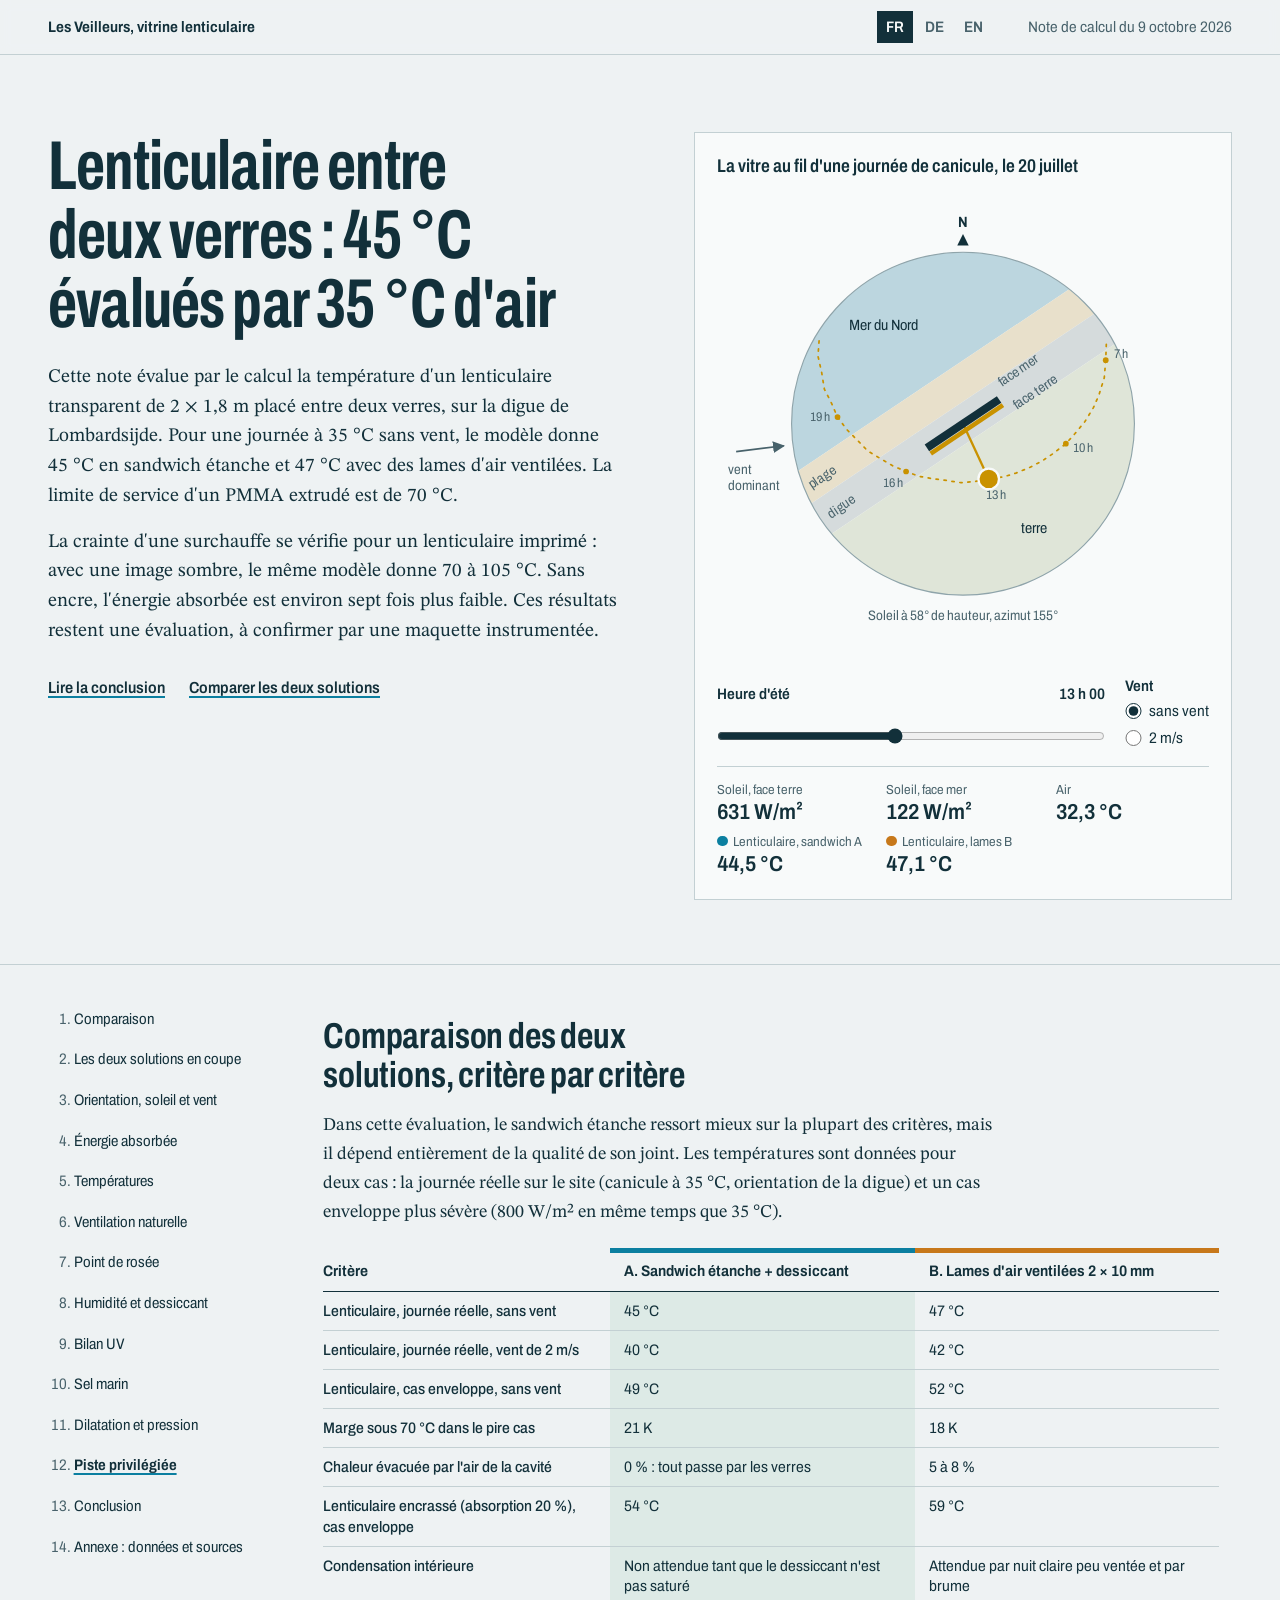
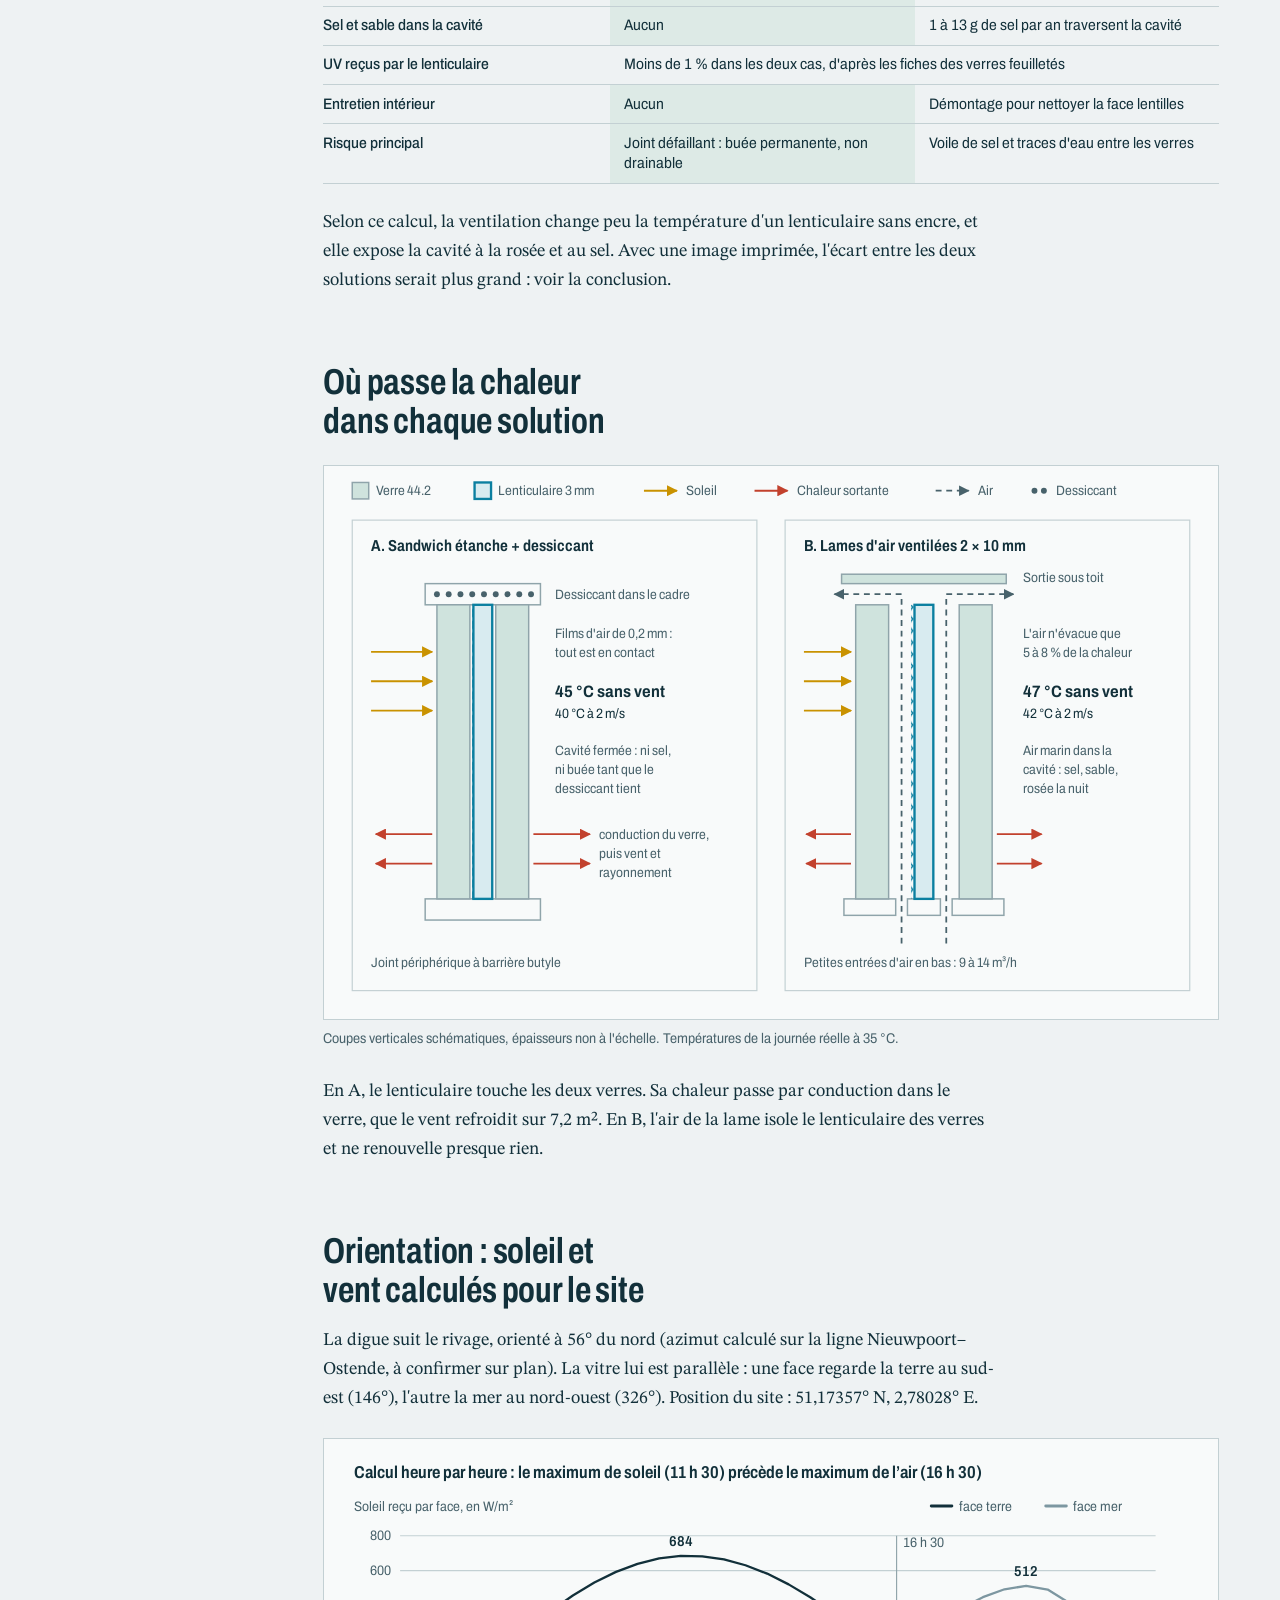
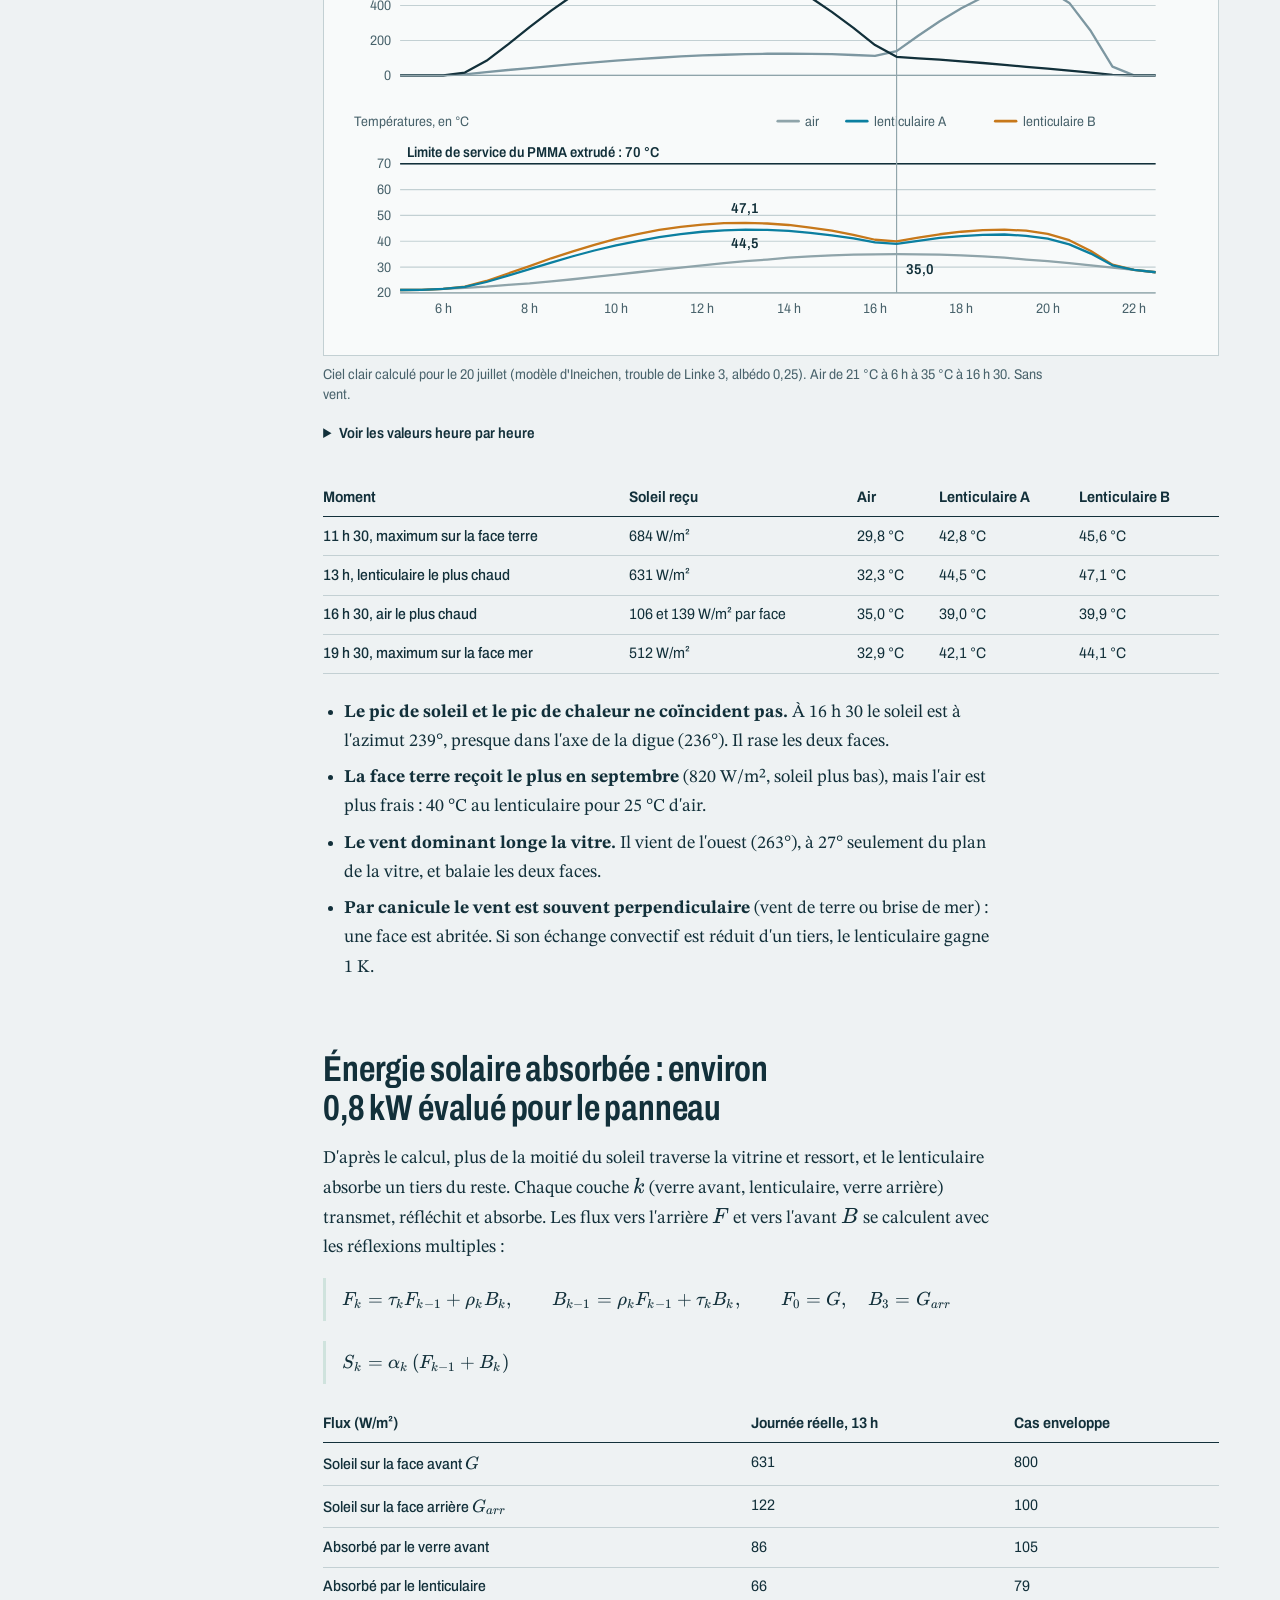
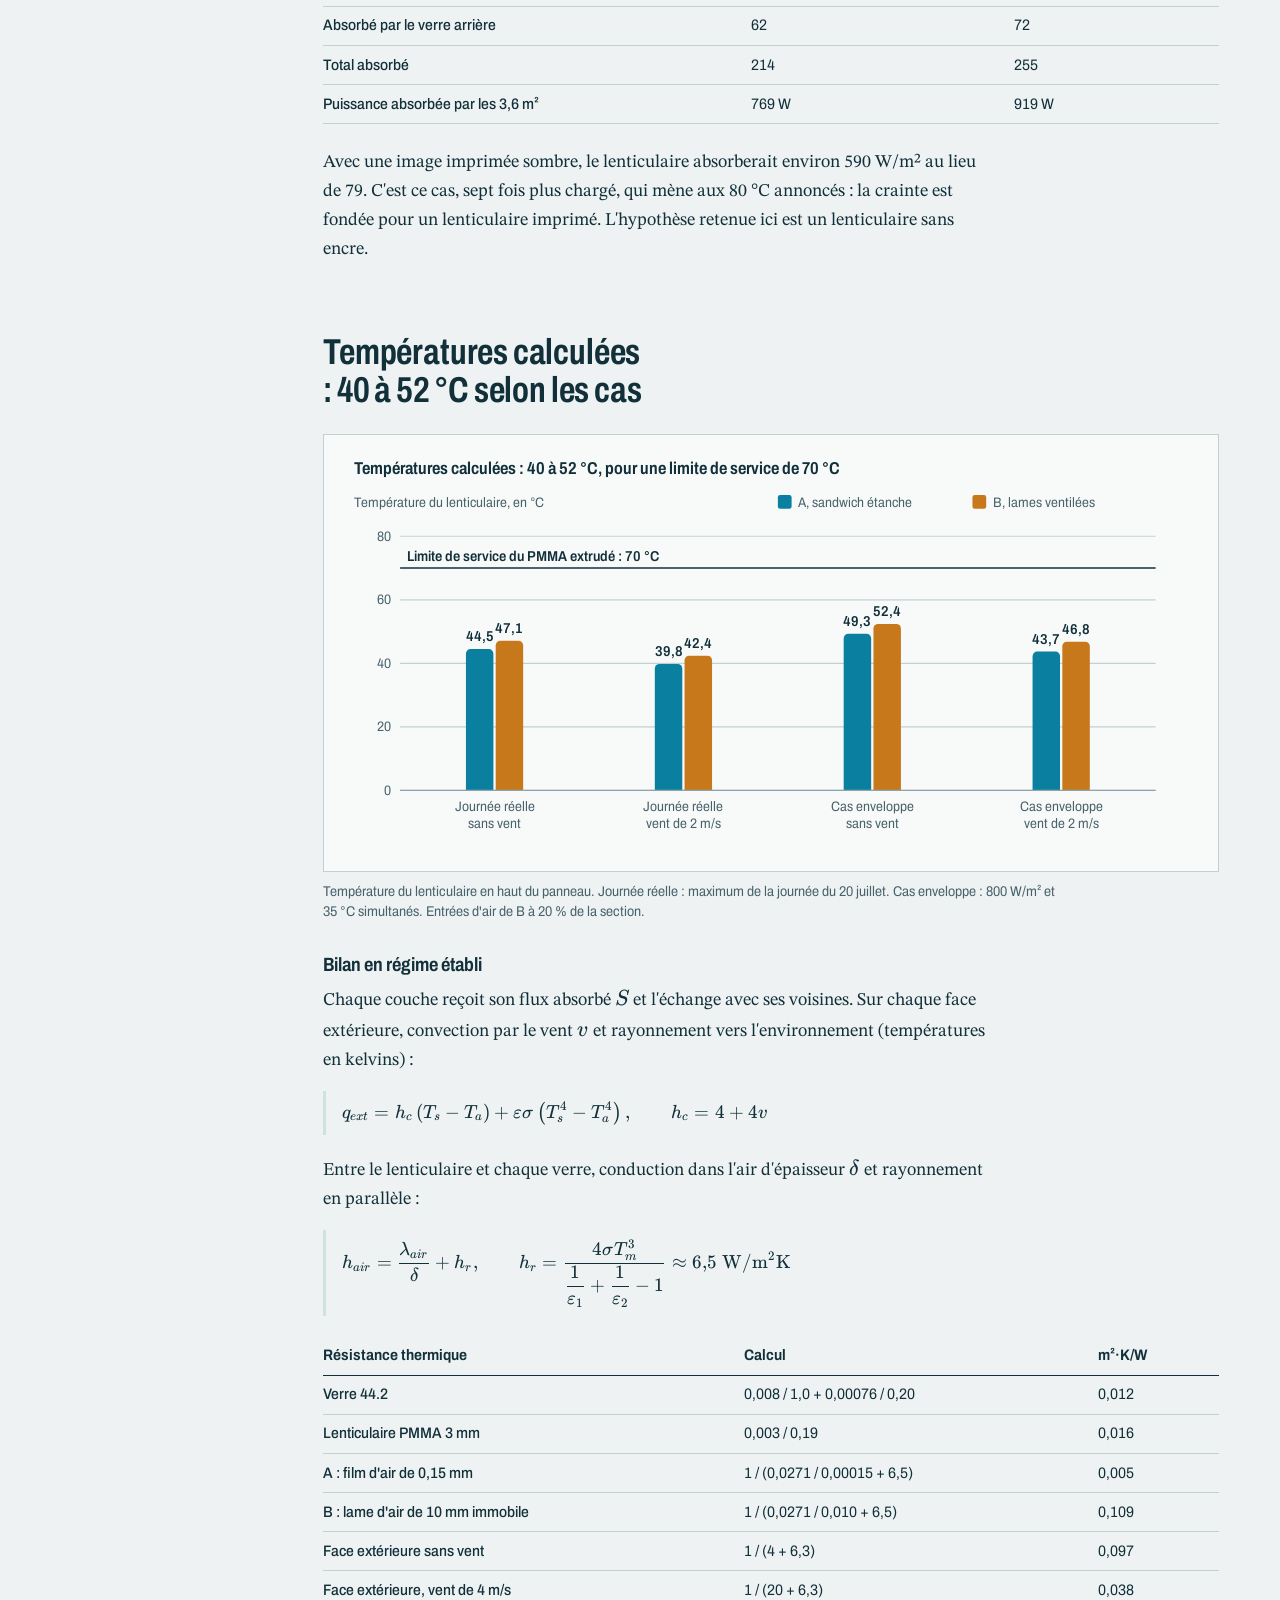
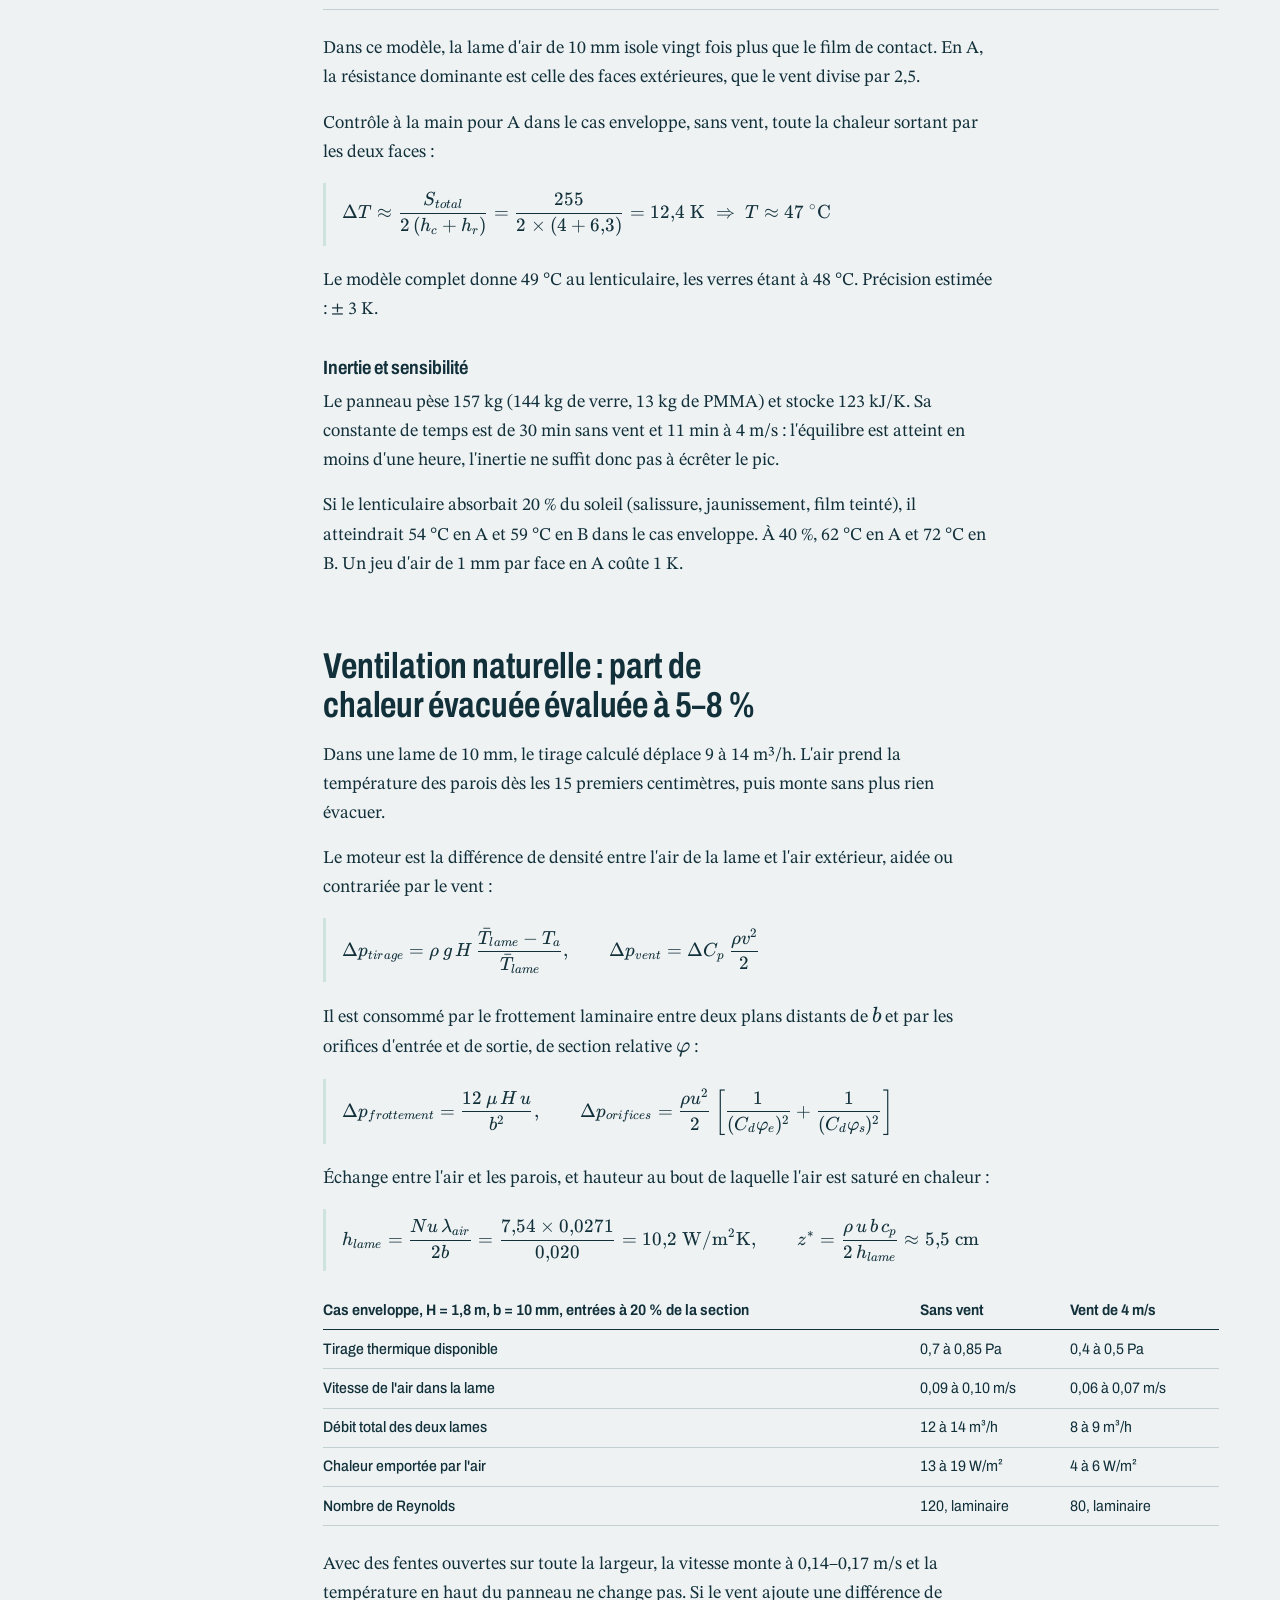
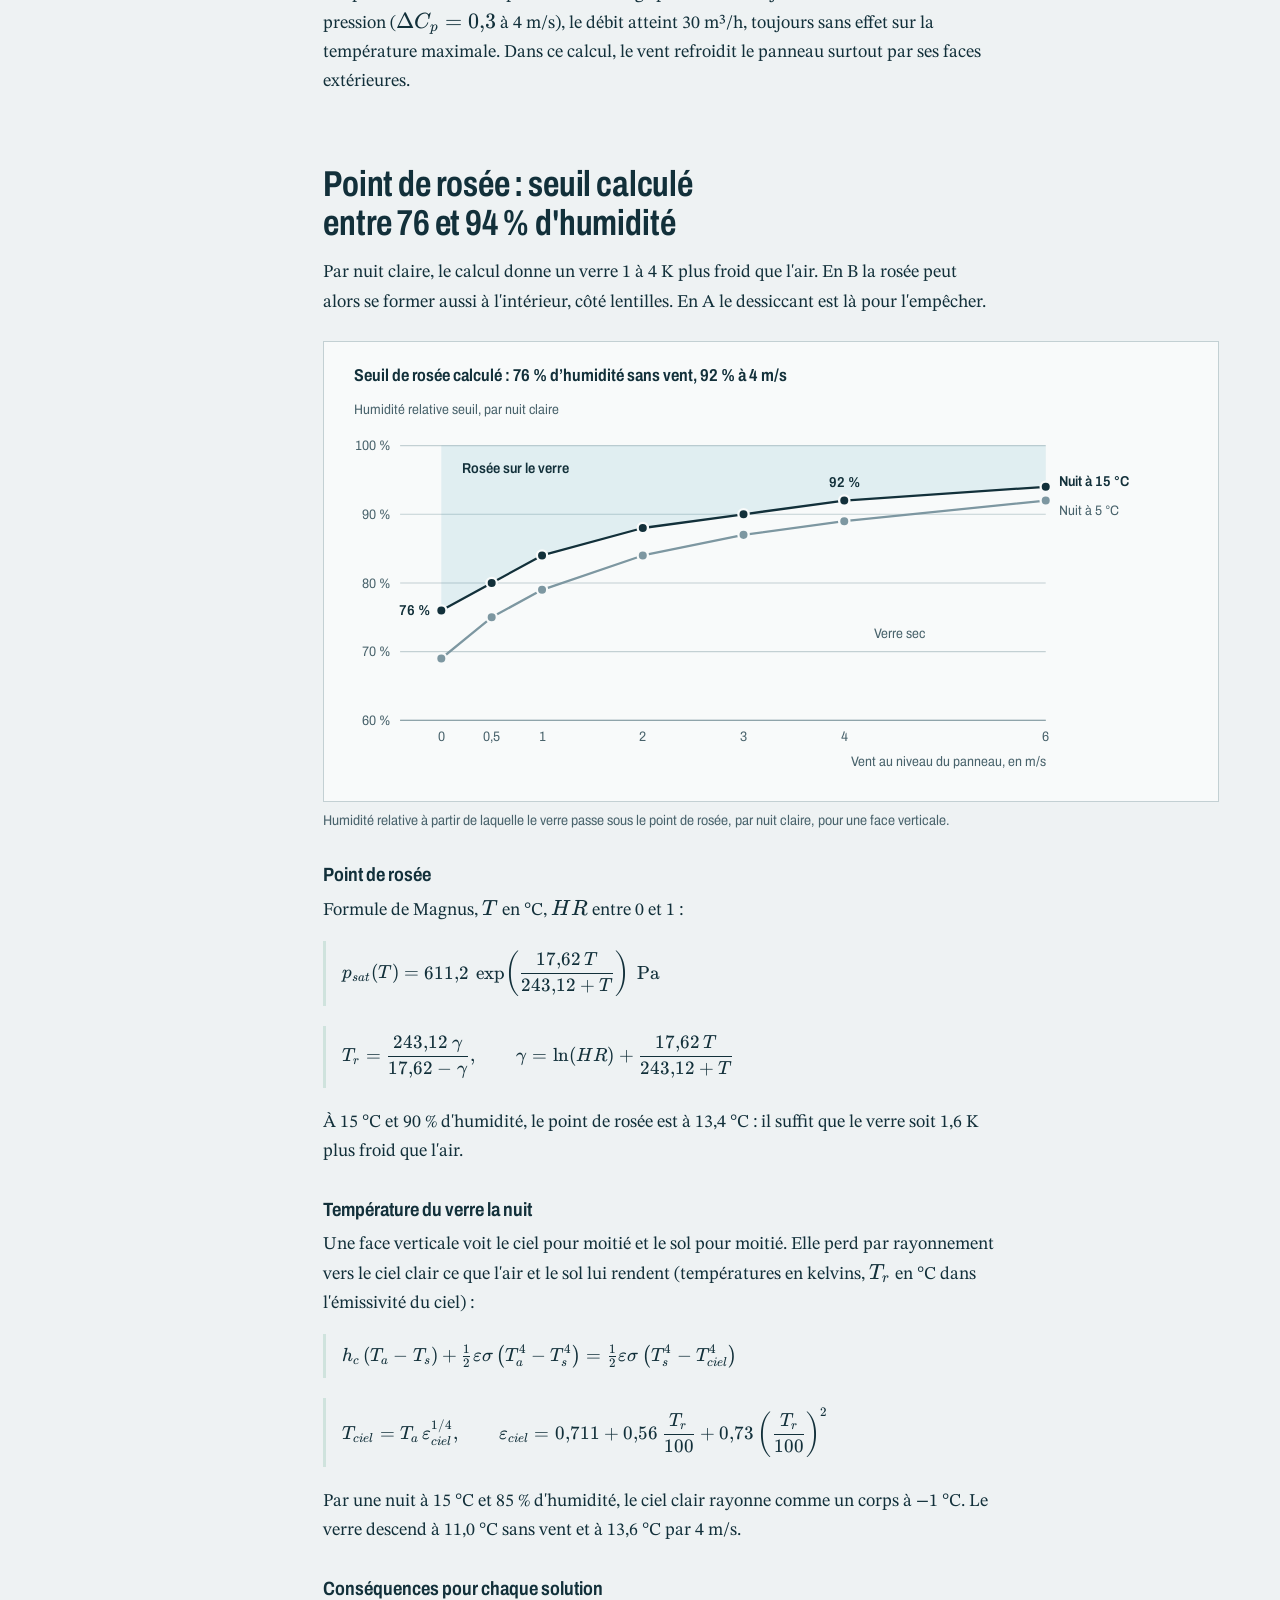
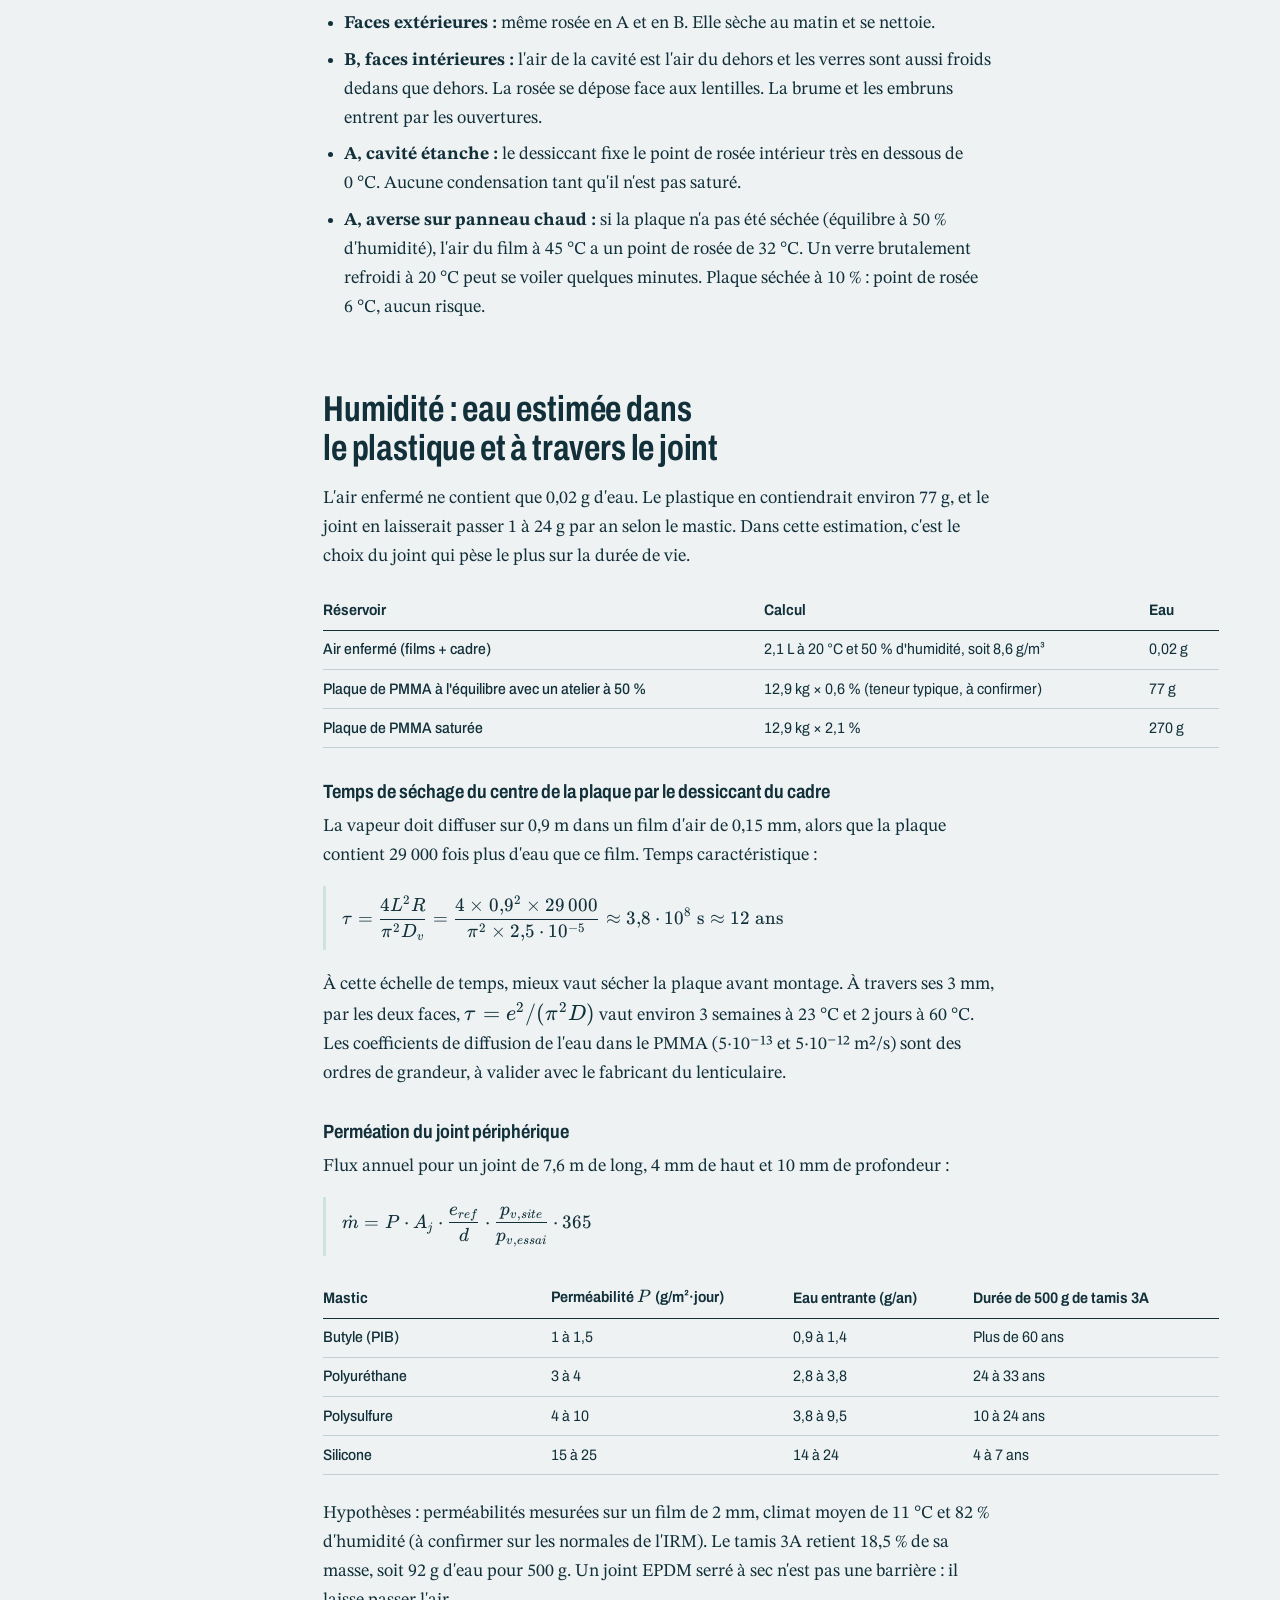
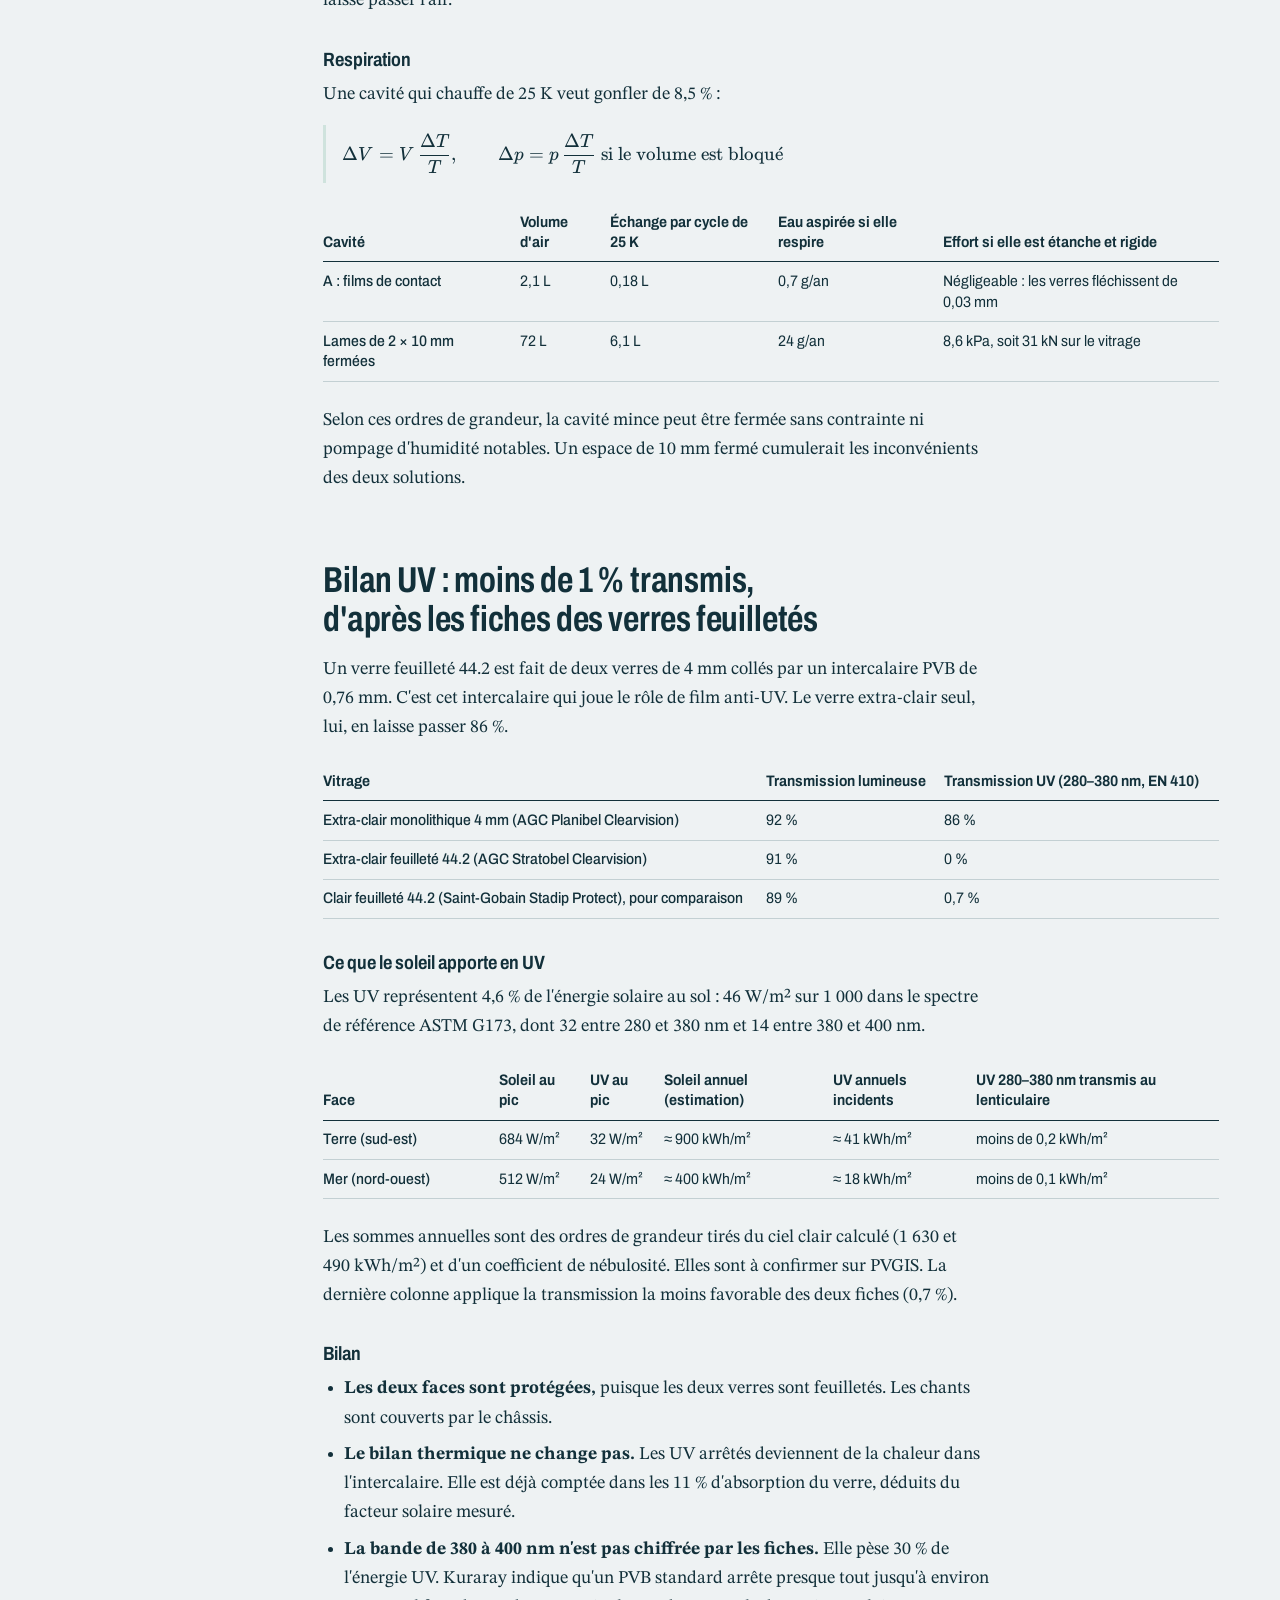
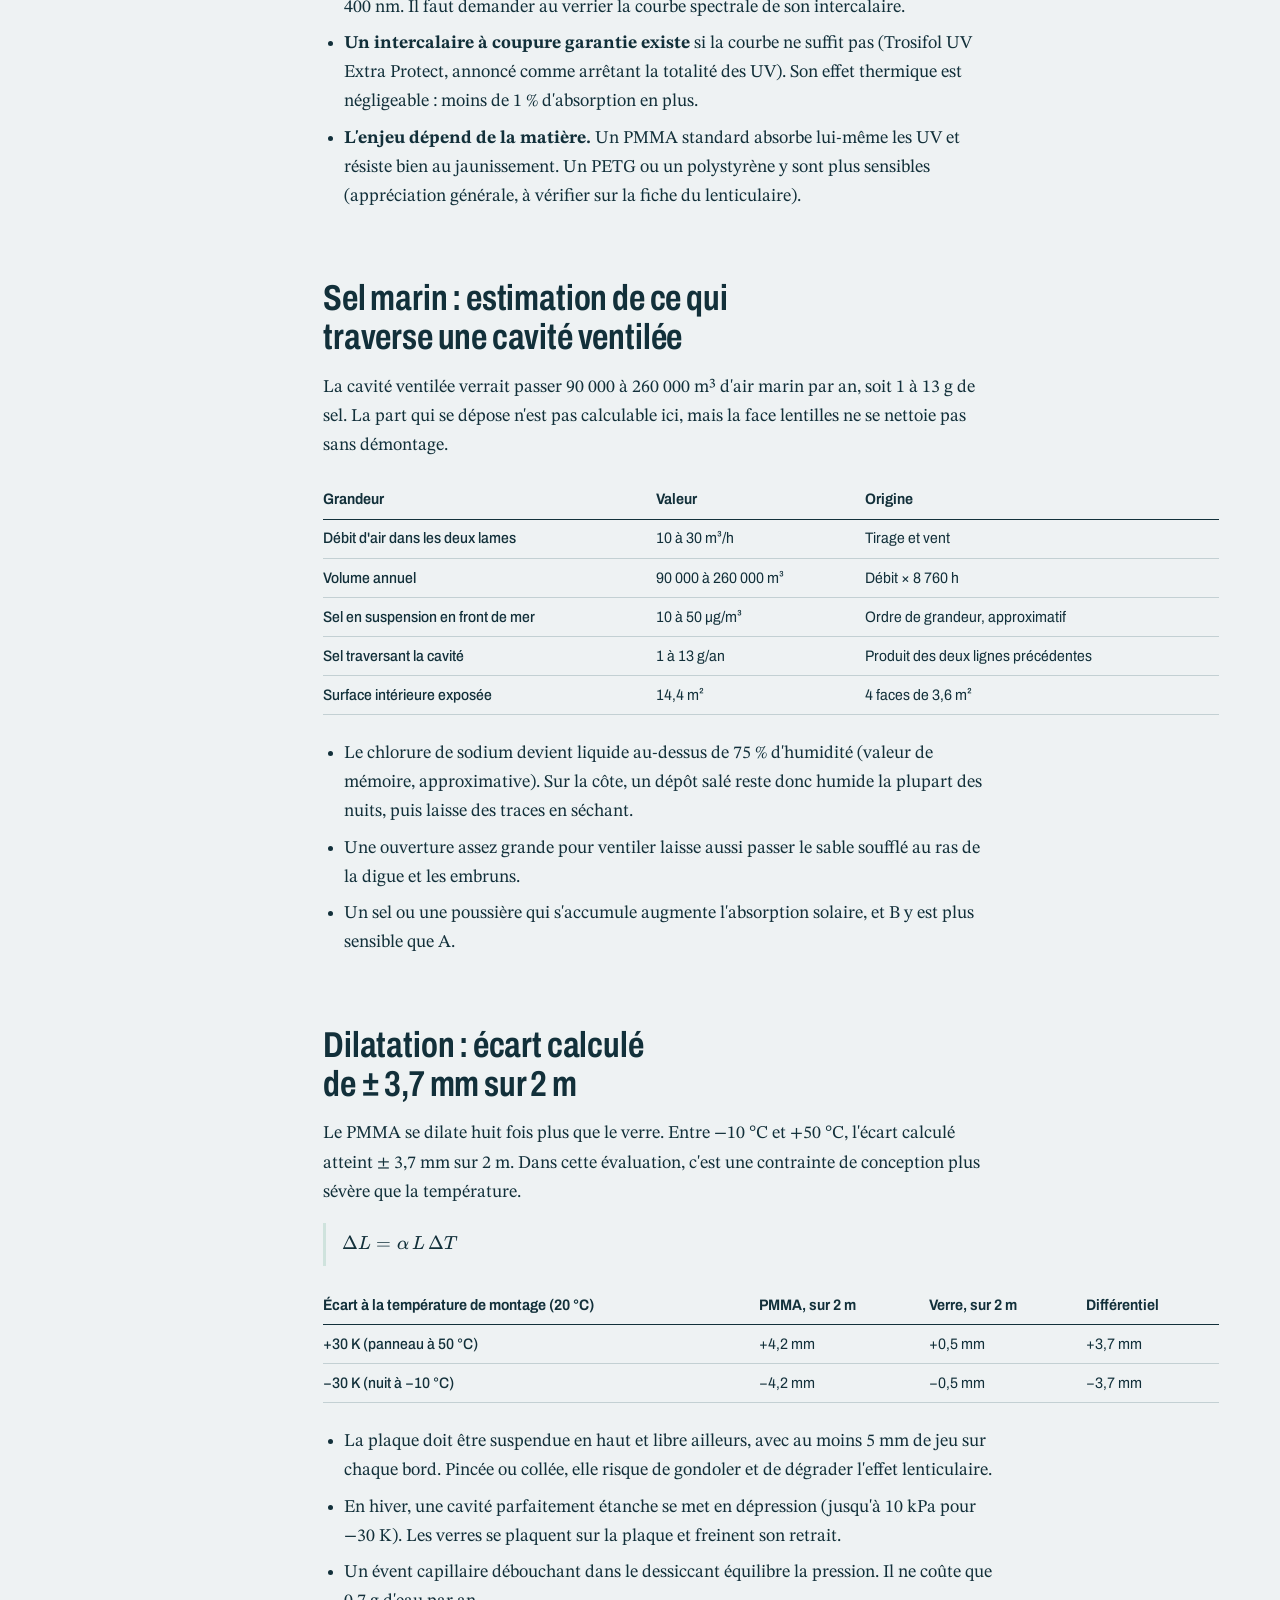
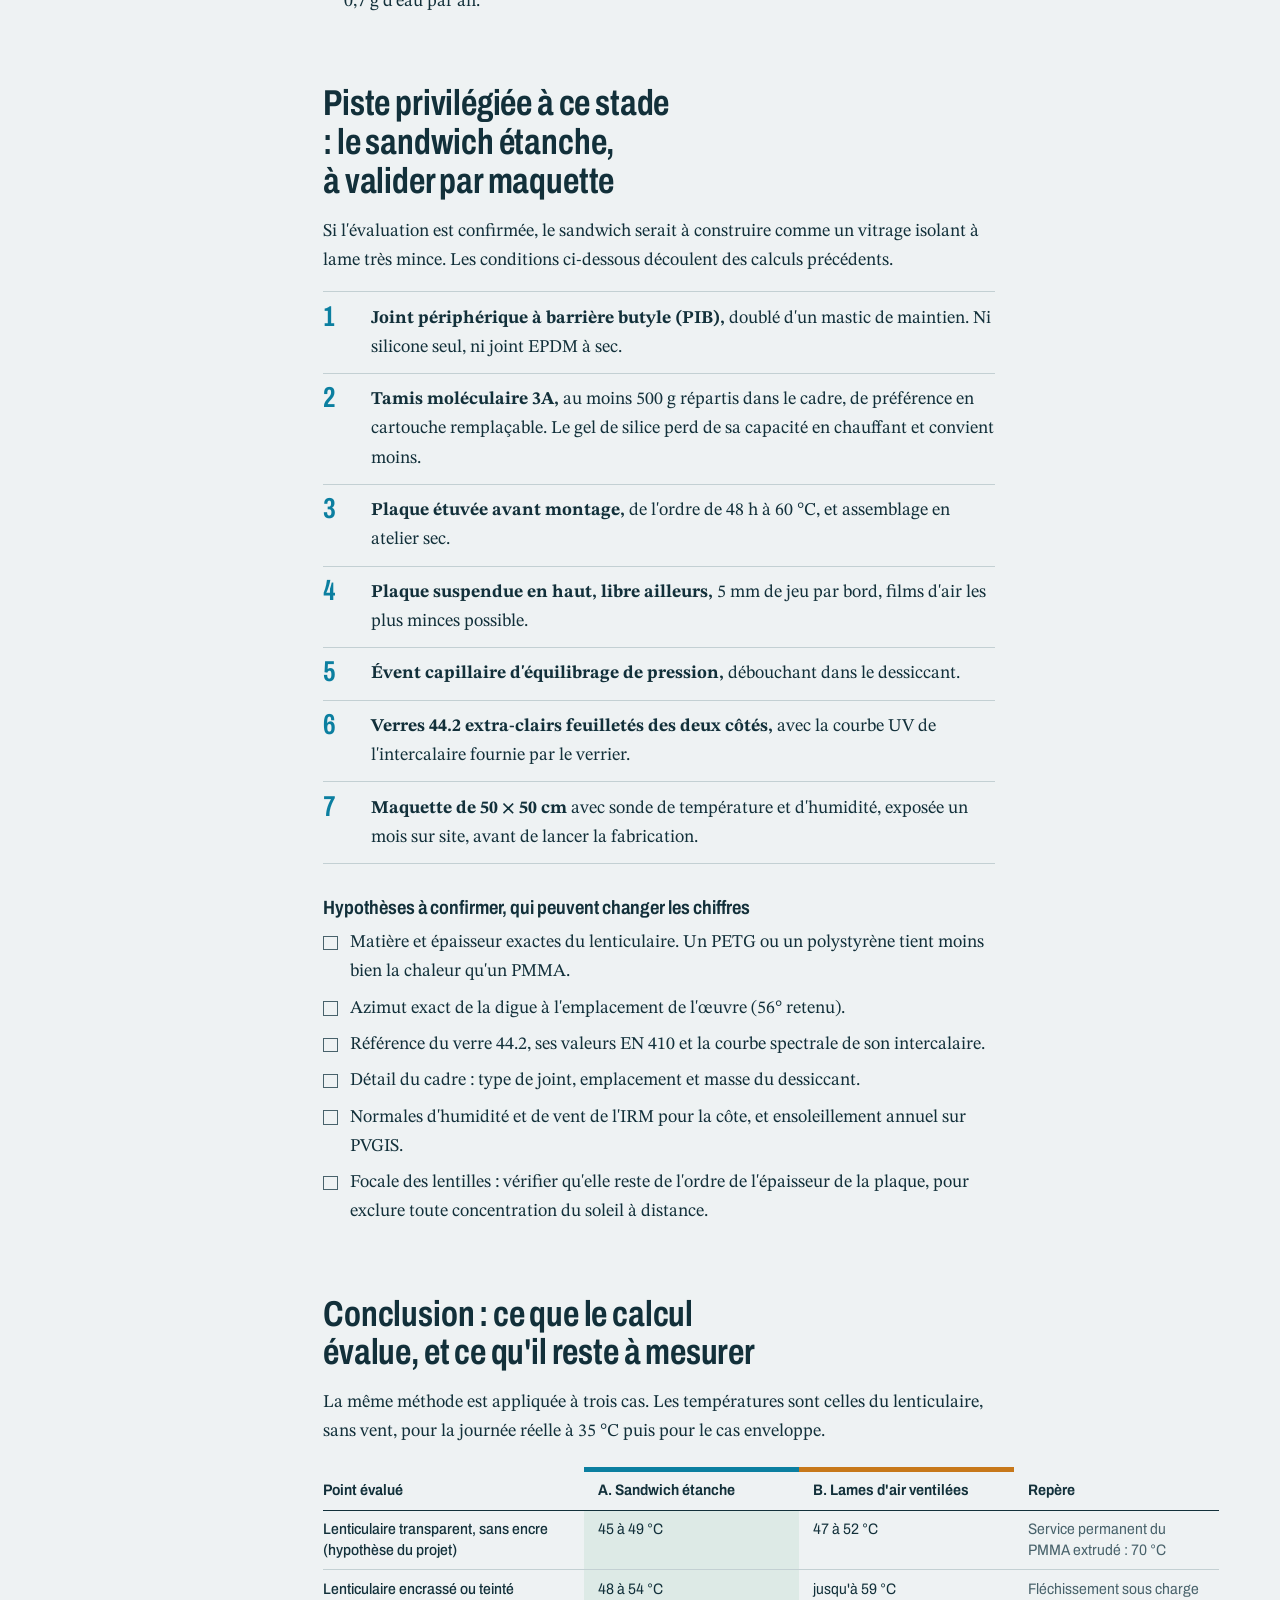
==== commit d9e48e4c: "Site en trois langues : français, allemand, anglais Pages de/ et en/, sélecteur de langue, graphique" ====
--- a/index.html
+++ b/index.html
@@ -6,13 +6,14 @@
 <meta name="robots" content="noindex, nofollow">
 <title>Les Veilleurs, vitrine lenticulaire : note de calcul</title>
 <meta name="description" content="Note de calcul thermique, hygrométrique et UV pour la vitrine lenticulaire de 2 × 1,8 m posée sur la digue de Lombardsijde.">
-<link rel="stylesheet" href="assets/katex/katex.min.css">
-<link rel="stylesheet" href="assets/style.css">
+<link rel="stylesheet" href="/assets/katex/katex.min.css">
+<link rel="stylesheet" href="/assets/style.css">
 </head>
 <body>
 
 <header class="bandeau">
   <a class="bandeau-titre" href="#haut">Les Veilleurs, vitrine lenticulaire</a>
+  <nav class="langues" aria-label="Langue"><a href="/" hreflang="fr" lang="fr" aria-current="true">FR</a><a href="/de/" hreflang="de" lang="de">DE</a><a href="/en/" hreflang="en" lang="en">EN</a></nav>
   <span class="bandeau-date">Note de calcul du 9 octobre 2026</span>
 </header>
 
@@ -543,8 +544,8 @@
 
 <div id="bulle" class="bulle" role="status" hidden></div>
 
-<script defer src="assets/katex/katex.min.js"></script>
-<script defer src="assets/katex/auto-render.min.js"></script>
-<script defer src="assets/app.js"></script>
+<script defer src="/assets/katex/katex.min.js"></script>
+<script defer src="/assets/katex/auto-render.min.js"></script>
+<script defer src="/assets/app.js"></script>
 </body>
 </html>
--- a/assets/style.css
+++ b/assets/style.css
@@ -221,3 +221,10 @@
 .conclusion td[colspan] { background: none; }
 .conclusion td:last-child { color: var(--encre-2); }
 .conclusion thead th:last-child { padding-left: 0.9rem; }
+
+/* Sélecteur de langue */
+.langues { display: flex; gap: 0.15rem; margin-left: auto; font-weight: 600; }
+.langues a { text-decoration: none; padding: 0.15rem 0.5rem; color: var(--encre-2); border: 1px solid transparent; }
+.langues a:hover { color: var(--encre); border-color: var(--trait); }
+.langues a[aria-current="true"] { color: var(--papier); background: var(--encre); }
+.bandeau-date { margin-left: 1.25rem; }
